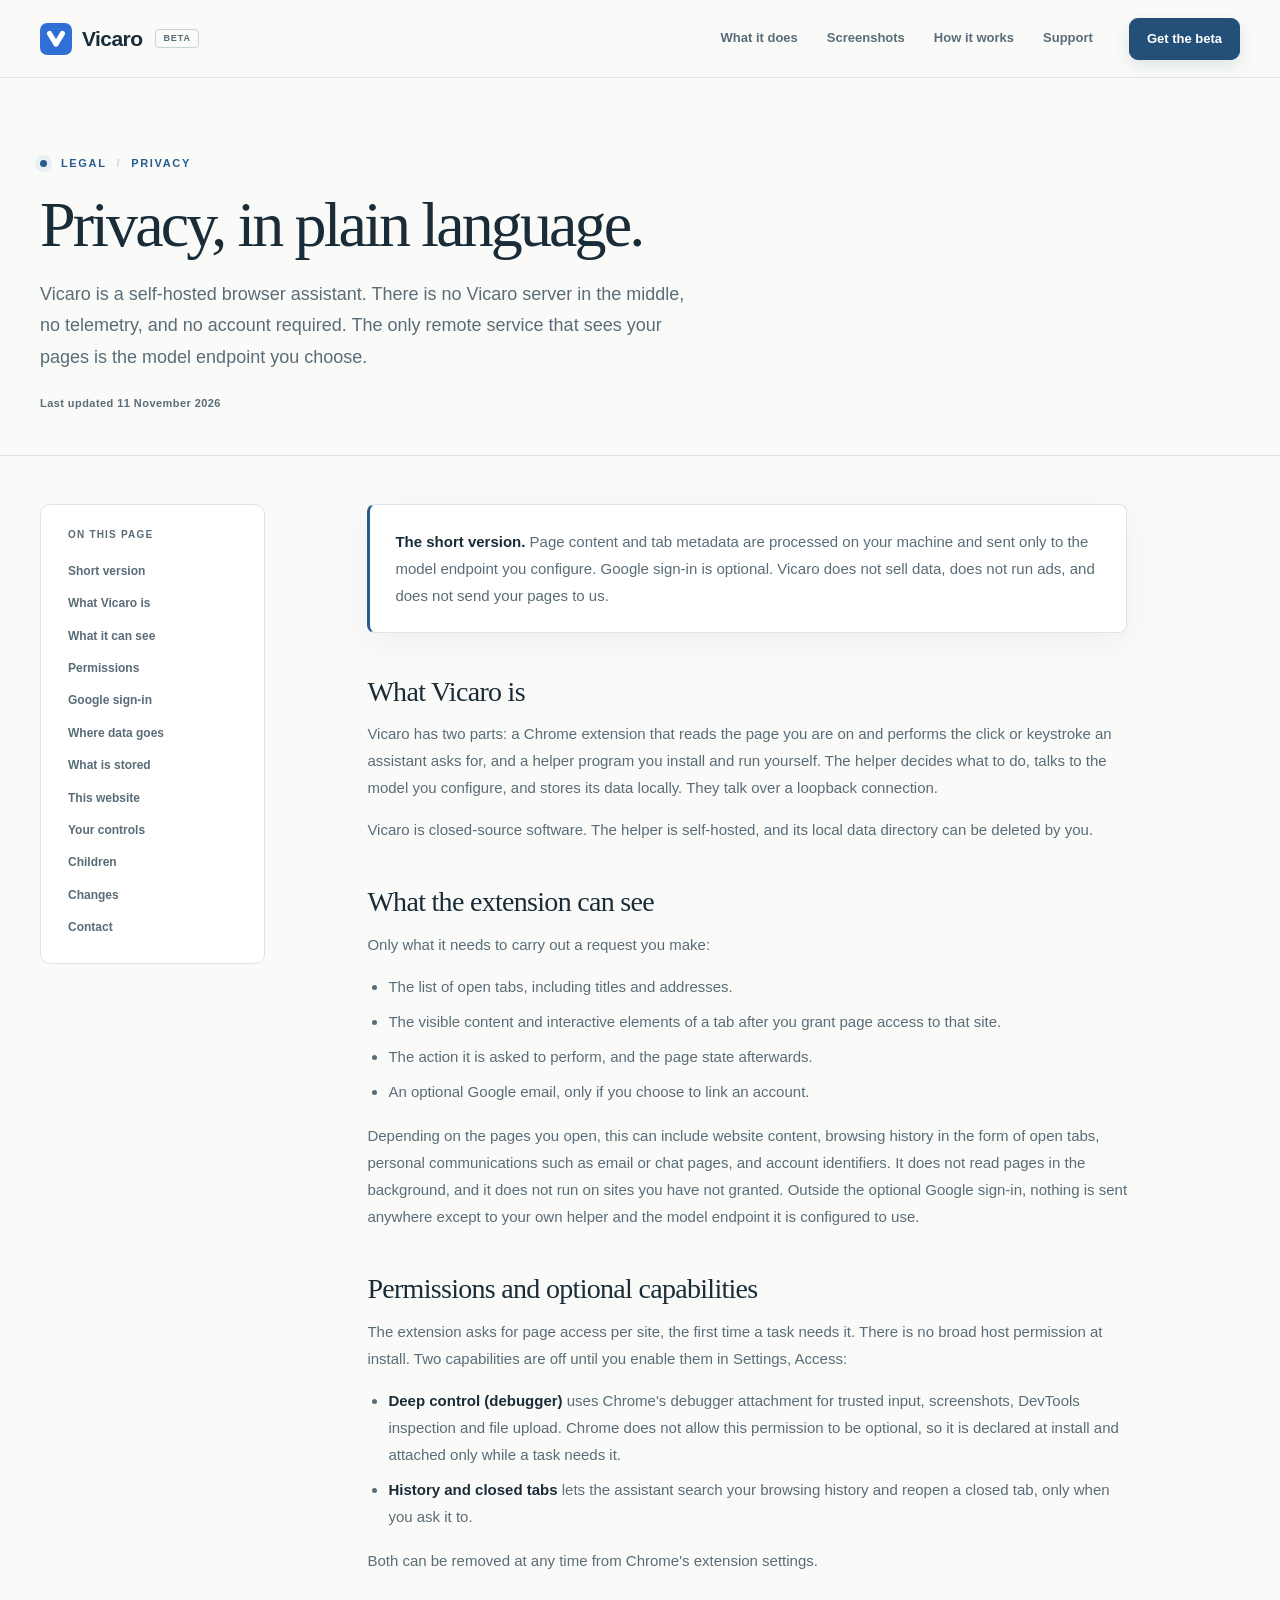
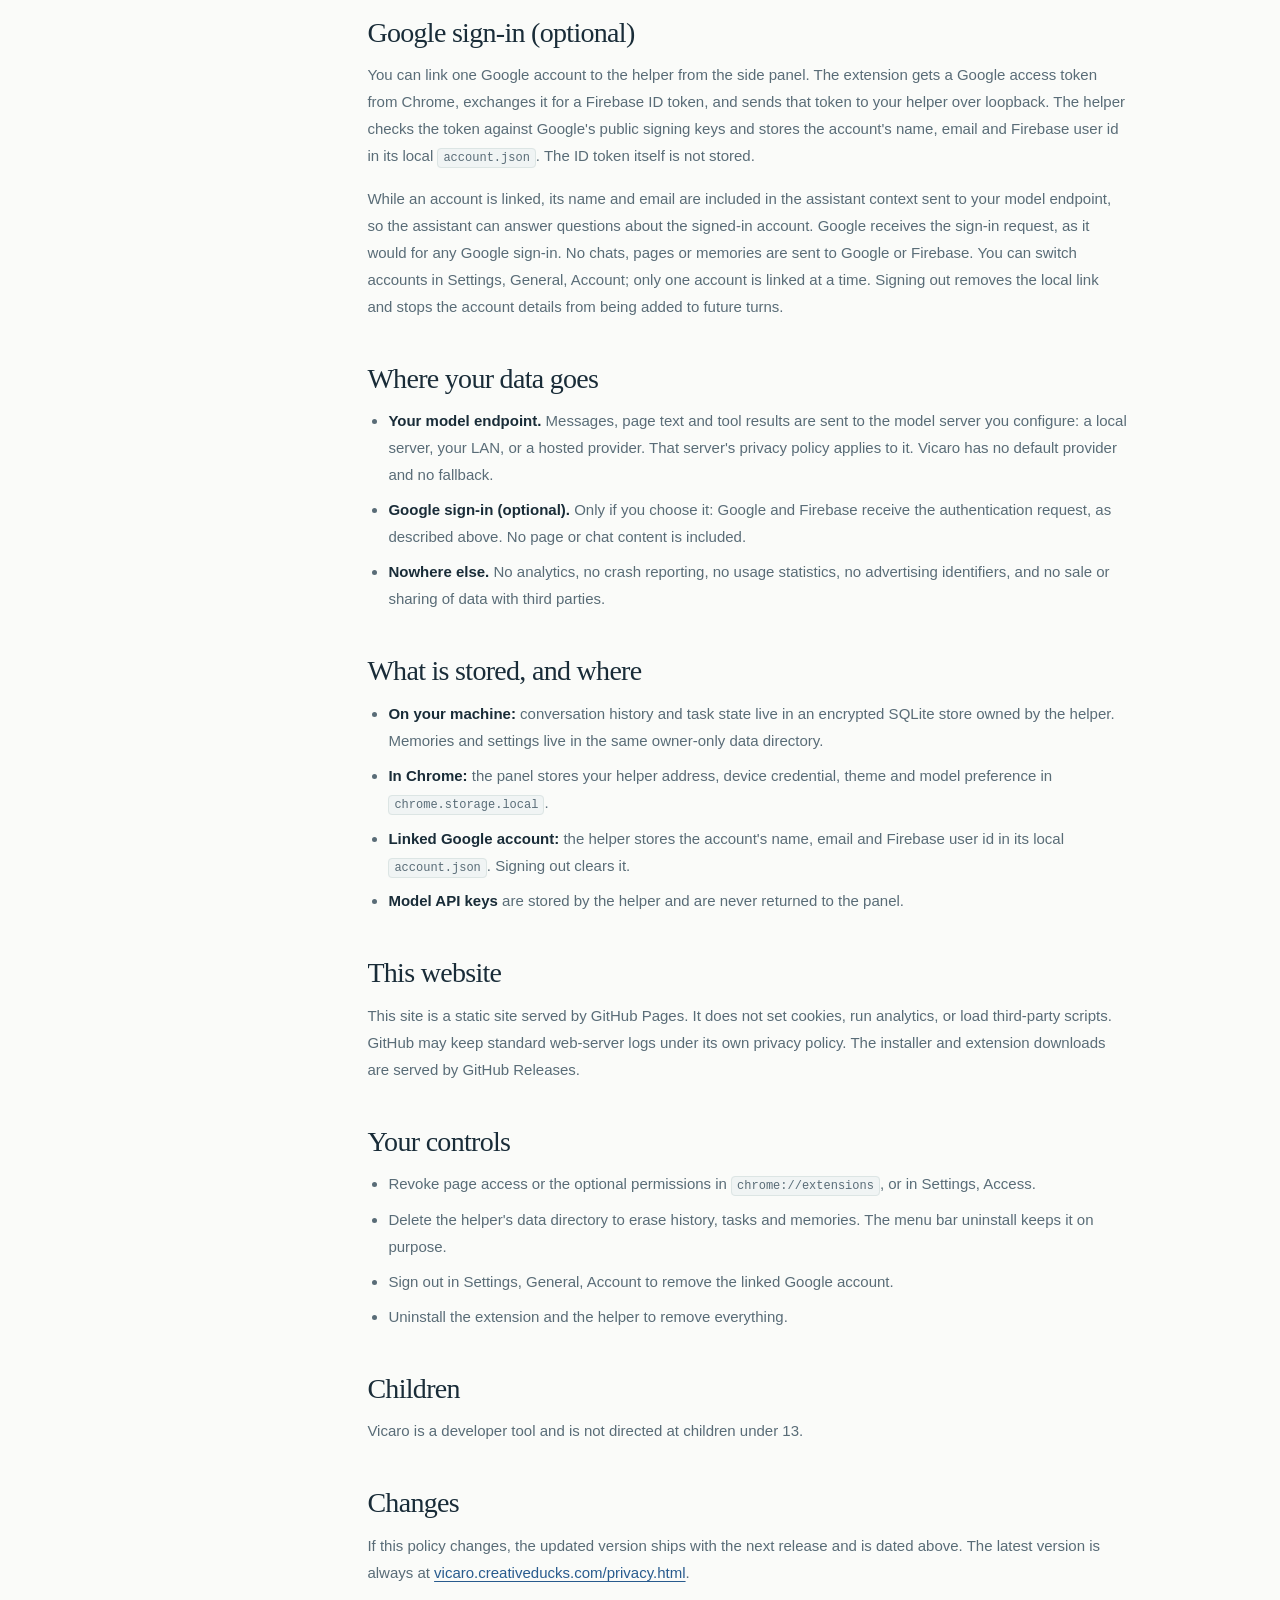
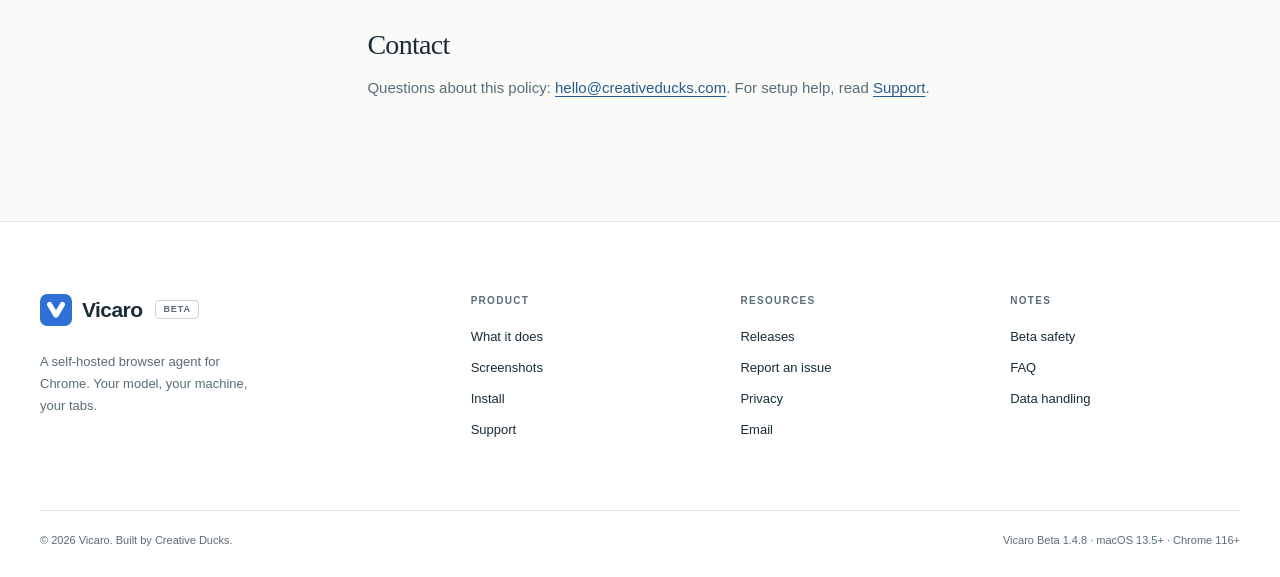
==== privacy.html @ 7adc2d37 "release: Vicaro Beta 1.4.8" ====
<!doctype html>
<html lang="en">
<head>
<meta charset="utf-8">
<meta name="viewport" content="width=device-width, initial-scale=1">
<title>Privacy: Vicaro Beta</title>
<meta name="description" content="Vicaro Beta privacy policy. Self-hosted, no Vicaro account required, no telemetry, optional Google sign-in.">
<link rel="canonical" href="https://vicaro.creativeducks.com/privacy.html">
<meta property="og:title" content="Privacy: Vicaro Beta">
<meta property="og:description" content="How Vicaro Beta handles page content, tabs, accounts and local data.">
<meta property="og:type" content="website">
<meta property="og:url" content="https://vicaro.creativeducks.com/privacy.html">
<meta property="og:image" content="https://vicaro.creativeducks.com/og.png">
<meta property="og:image:width" content="1200">
<meta property="og:image:height" content="630">
<meta property="og:image:alt" content="Vicaro Beta privacy policy">
<meta property="og:site_name" content="Vicaro">
<meta property="og:locale" content="en_US">
<meta name="twitter:card" content="summary_large_image">
<meta name="twitter:title" content="Privacy: Vicaro Beta">
<meta name="twitter:description" content="How Vicaro Beta handles page content, tabs, accounts and local data.">
<meta name="twitter:image" content="https://vicaro.creativeducks.com/og.png">
<link rel="icon" href="favicon.ico" sizes="any">
<link rel="icon" href="favicon.svg" type="image/svg+xml">
<link rel="apple-touch-icon" href="apple-touch-icon.png">
<meta name="color-scheme" content="light dark">
<meta name="robots" content="index,follow,max-image-preview:large,max-snippet:-1,max-video-preview:-1">
<meta name="author" content="Vicaro">
<meta name="theme-color" content="#fafbf9" media="(prefers-color-scheme: light)">
<meta name="theme-color" content="#101a22" media="(prefers-color-scheme: dark)">
<link rel="stylesheet" href="site.css">
<script type="application/ld+json">
{
  "@context": "https://schema.org",
  "@graph": [
    {
      "@type": "WebPage",
      "@id": "https://vicaro.creativeducks.com/privacy.html#webpage",
      "url": "https://vicaro.creativeducks.com/privacy.html",
      "name": "Privacy",
      "description": "How Vicaro Beta handles page content, tabs, accounts and local data.",
      "inLanguage": "en",
      "dateModified": "2026-11-11",
      "isPartOf": {
        "@type": "WebSite",
        "name": "Vicaro Beta",
        "url": "https://vicaro.creativeducks.com/"
      },
      "breadcrumb": {
        "@id": "https://vicaro.creativeducks.com/privacy.html#breadcrumb"
      }
    },
    {
      "@type": "BreadcrumbList",
      "@id": "https://vicaro.creativeducks.com/privacy.html#breadcrumb",
      "itemListElement": [
        {
          "@type": "ListItem",
          "position": 1,
          "name": "Vicaro Beta",
          "item": "https://vicaro.creativeducks.com/"
        },
        {
          "@type": "ListItem",
          "position": 2,
          "name": "Privacy",
          "item": "https://vicaro.creativeducks.com/privacy.html"
        }
      ]
    }
  ]
}
</script>
</head>
<body>
<a class="skip" href="#main">Skip to content</a>

<header class="site-header">
  <div class="wrap header-inner">
    <a class="brand" href="index.html">
      <span class="mark"><svg viewBox="0 0 64 64" aria-hidden="true"><rect width="64" height="64" rx="14.4" fill="#2F6FD6"/><path d="M19.2 21.12 L32 42.24 L44.8 21.12" fill="none" stroke="#fff" stroke-width="10.24" stroke-linecap="round" stroke-linejoin="round"/></svg></span>
      <span class="word">Vicaro</span><span class="beta">Beta</span>
    </a>
    <nav class="nav" aria-label="Primary">
      <a href="index.html#what">What it does</a>
      <a href="index.html#screens">Screenshots</a>
      <a href="index.html#how">How it works</a>
      <a href="support.html">Support</a>
    </nav>
    <a class="btn small header-cta" href="index.html#install">Get the beta</a>
    <details class="menu">
      <summary aria-label="Menu"><svg viewBox="0 0 24 24" fill="none" stroke="currentColor" stroke-width="1.8" stroke-linecap="round" aria-hidden="true"><path d="M4 7h16M4 12h16M4 17h16"/></svg></summary>
      <div class="menu-panel">
        <a href="index.html#what">What it does</a>
        <a href="index.html#screens">Screenshots</a>
        <a href="index.html#how">How it works</a>
        <a href="index.html#install">Install</a>
        <a href="support.html">Support</a>
        <a class="btn small" href="index.html#install">Get the beta</a>
      </div>
    </details>
  </div>
</header>

<main id="main">
  <section class="page-hero">
    <div class="wrap">
      <p class="eyebrow">Legal <span class="sep">/</span> Privacy</p>
      <h1>Privacy, in plain language.</h1>
      <p class="lede">Vicaro is a self-hosted browser assistant. There is no Vicaro server in the middle, no telemetry, and no account required. The only remote service that sees your pages is the model endpoint you choose.</p>
      <p class="meta">Last updated 11 November 2026</p>
    </div>
  </section>

  <div class="wrap legal-layout">
    <aside class="toc" aria-label="On this page">
      <b>On this page</b>
      <a href="#short">Short version</a>
      <a href="#what">What Vicaro is</a>
      <a href="#see">What it can see</a>
      <a href="#permissions">Permissions</a>
      <a href="#google">Google sign-in</a>
      <a href="#goes">Where data goes</a>
      <a href="#stored">What is stored</a>
      <a href="#site">This website</a>
      <a href="#controls">Your controls</a>
      <a href="#children">Children</a>
      <a href="#changes">Changes</a>
      <a href="#contact">Contact</a>
    </aside>

    <div class="legal">
      <div class="summary-card" id="short">
        <p><strong>The short version.</strong> Page content and tab metadata are processed on your machine and sent only to the model endpoint you configure. Google sign-in is optional. Vicaro does not sell data, does not run ads, and does not send your pages to us.</p>
      </div>

      <h2 id="what">What Vicaro is</h2>
      <p>Vicaro has two parts: a Chrome extension that reads the page you are on and performs the click or keystroke an assistant asks for, and a helper program you install and run yourself. The helper decides what to do, talks to the model you configure, and stores its data locally. They talk over a loopback connection.</p>
      <p>Vicaro is closed-source software. The helper is self-hosted, and its local data directory can be deleted by you.</p>

      <h2 id="see">What the extension can see</h2>
      <p>Only what it needs to carry out a request you make:</p>
      <ul>
        <li>The list of open tabs, including titles and addresses.</li>
        <li>The visible content and interactive elements of a tab after you grant page access to that site.</li>
        <li>The action it is asked to perform, and the page state afterwards.</li>
        <li>An optional Google email, only if you choose to link an account.</li>
      </ul>
      <p>Depending on the pages you open, this can include website content, browsing history in the form of open tabs, personal communications such as email or chat pages, and account identifiers. It does not read pages in the background, and it does not run on sites you have not granted. Outside the optional Google sign-in, nothing is sent anywhere except to your own helper and the model endpoint it is configured to use.</p>

      <h2 id="permissions">Permissions and optional capabilities</h2>
      <p>The extension asks for page access per site, the first time a task needs it. There is no broad host permission at install. Two capabilities are off until you enable them in Settings, Access:</p>
      <ul>
        <li><strong>Deep control (debugger)</strong> uses Chrome's debugger attachment for trusted input, screenshots, DevTools inspection and file upload. Chrome does not allow this permission to be optional, so it is declared at install and attached only while a task needs it.</li>
        <li><strong>History and closed tabs</strong> lets the assistant search your browsing history and reopen a closed tab, only when you ask it to.</li>
      </ul>
      <p>Both can be removed at any time from Chrome's extension settings.</p>

      <h2 id="google">Google sign-in (optional)</h2>
      <p>You can link one Google account to the helper from the side panel. The extension gets a Google access token from Chrome, exchanges it for a Firebase ID token, and sends that token to your helper over loopback. The helper checks the token against Google's public signing keys and stores the account's name, email and Firebase user id in its local <span class="mono">account.json</span>. The ID token itself is not stored.</p>
      <p>While an account is linked, its name and email are included in the assistant context sent to your model endpoint, so the assistant can answer questions about the signed-in account. Google receives the sign-in request, as it would for any Google sign-in. No chats, pages or memories are sent to Google or Firebase. You can switch accounts in Settings, General, Account; only one account is linked at a time. Signing out removes the local link and stops the account details from being added to future turns.</p>

      <h2 id="goes">Where your data goes</h2>
      <ul>
        <li><strong>Your model endpoint.</strong> Messages, page text and tool results are sent to the model server you configure: a local server, your LAN, or a hosted provider. That server's privacy policy applies to it. Vicaro has no default provider and no fallback.</li>
        <li><strong>Google sign-in (optional).</strong> Only if you choose it: Google and Firebase receive the authentication request, as described above. No page or chat content is included.</li>
        <li><strong>Nowhere else.</strong> No analytics, no crash reporting, no usage statistics, no advertising identifiers, and no sale or sharing of data with third parties.</li>
      </ul>

      <h2 id="stored">What is stored, and where</h2>
      <ul>
        <li><strong>On your machine:</strong> conversation history and task state live in an encrypted SQLite store owned by the helper. Memories and settings live in the same owner-only data directory.</li>
        <li><strong>In Chrome:</strong> the panel stores your helper address, device credential, theme and model preference in <span class="mono">chrome.storage.local</span>.</li>
        <li><strong>Linked Google account:</strong> the helper stores the account's name, email and Firebase user id in its local <span class="mono">account.json</span>. Signing out clears it.</li>
        <li><strong>Model API keys</strong> are stored by the helper and are never returned to the panel.</li>
      </ul>

      <h2 id="site">This website</h2>
      <p>This site is a static site served by GitHub Pages. It does not set cookies, run analytics, or load third-party scripts. GitHub may keep standard web-server logs under its own privacy policy. The installer and extension downloads are served by GitHub Releases.</p>

      <h2 id="controls">Your controls</h2>
      <ul>
        <li>Revoke page access or the optional permissions in <span class="mono">chrome://extensions</span>, or in Settings, Access.</li>
        <li>Delete the helper's data directory to erase history, tasks and memories. The menu bar uninstall keeps it on purpose.</li>
        <li>Sign out in Settings, General, Account to remove the linked Google account.</li>
        <li>Uninstall the extension and the helper to remove everything.</li>
      </ul>

      <h2 id="children">Children</h2>
      <p>Vicaro is a developer tool and is not directed at children under 13.</p>

      <h2 id="changes">Changes</h2>
      <p>If this policy changes, the updated version ships with the next release and is dated above. The latest version is always at <a href="https://vicaro.creativeducks.com/privacy.html">vicaro.creativeducks.com/privacy.html</a>.</p>

      <h2 id="contact">Contact</h2>
      <p>Questions about this policy: <a href="mailto:hello@creativeducks.com">hello@creativeducks.com</a>. For setup help, read <a href="support.html">Support</a>.</p>
    </div>
  </div>
</main>

<footer class="site-footer">
  <div class="wrap">
    <div class="footer-grid">
      <div class="footer-brand">
        <a class="brand" href="index.html">
          <span class="mark"><svg viewBox="0 0 64 64" aria-hidden="true"><rect width="64" height="64" rx="14.4" fill="#2F6FD6"/><path d="M19.2 21.12 L32 42.24 L44.8 21.12" fill="none" stroke="#fff" stroke-width="10.24" stroke-linecap="round" stroke-linejoin="round"/></svg></span>
          <span class="word">Vicaro</span><span class="beta">Beta</span>
        </a>
        <p>A self-hosted browser agent for Chrome. Your model, your machine, your tabs.</p>
      </div>
      <div class="footer-col">
        <h3>Product</h3>
        <a href="index.html#what">What it does</a>
        <a href="index.html#screens">Screenshots</a>
        <a href="index.html#install">Install</a>
        <a href="support.html">Support</a>
      </div>
      <div class="footer-col">
        <h3>Resources</h3>
        <a href="https://github.com/sandeshwar/vicaro-public/releases/latest">Releases</a>
        <a href="https://github.com/sandeshwar/vicaro-public/issues">Report an issue</a>
        <a href="privacy.html">Privacy</a>
        <a href="mailto:hello@creativeducks.com">Email</a>
      </div>
      <div class="footer-col">
        <h3>Notes</h3>
        <a href="index.html#safety">Beta safety</a>
        <a href="index.html#faq">FAQ</a>
        <a href="privacy.html">Data handling</a>
      </div>
    </div>
    <div class="footer-bottom">
      <span>&copy; 2026 Vicaro. Built by Creative Ducks.</span>
      <span class="fine">Vicaro Beta 1.4.8 &middot; macOS 13.5+ &middot; Chrome 116+</span>
    </div>
  </div>
</footer>

<script src="site.js" defer></script>
</body>
</html>
---- site.css ----
/* Vicaro public site: shared design system */
:root {
  color-scheme: light dark;
  --bg: #fafbf9;
  --surface: #ffffff;
  --surface-2: #f0f4f4;
  --hero-field: #e8f0f1;
  --ink: #192c38;
  --muted: #596c77;
  --line: #dce5e4;
  --line-strong: #c7d4d4;
  --accent: #285b8e;
  --accent-hover: #173f6b;
  --accent-soft: #e8f0f6;
  --btn-bg: #244f78;
  --btn-ink: #fff;
  --btn-bg-hover: #183e64;
  --ok: #377a66;
  --ok-soft: #e1f0e9;
  --warn-bg: #f8f3e8;
  --warn-line: #e7d9bb;
  --warn-ink: #6b5735;
  --header-bg: rgba(250, 251, 249, .9);
  --shadow: 0 28px 65px rgba(29, 52, 65, .14), 0 4px 14px rgba(29, 52, 65, .05);
  --shadow-sm: 0 10px 30px rgba(29, 52, 65, .055);
  --max: 1200px;
  --header: 78px;
  --font: "Avenir Next", Avenir, "Segoe UI", sans-serif;
  --display: "Iowan Old Style", "Palatino Linotype", "Book Antiqua", Palatino, Georgia, serif;
  --mono: ui-monospace, SFMono-Regular, Menlo, Consolas, monospace;
}

@media (prefers-color-scheme: dark) {
  :root {
    --bg: #101a22;
    --surface: #182630;
    --surface-2: #1d2d37;
    --hero-field: #21343d;
    --ink: #eff4f2;
    --muted: #b0c0c5;
    --line: #31434a;
    --line-strong: #496067;
    --accent: #a6c9ea;
    --accent-hover: #c9e0f6;
    --accent-soft: #253e4e;
    --btn-bg: #d7e8f3;
    --btn-ink: #19354b;
    --btn-bg-hover: #eef7fc;
    --ok: #82cfad;
    --ok-soft: #25473d;
    --warn-bg: #302d25;
    --warn-line: #625a48;
    --warn-ink: #e9d8b8;
    --header-bg: rgba(16, 26, 34, .91);
    --shadow: 0 28px 65px rgba(0, 0, 0, .3), 0 4px 14px rgba(0, 0, 0, .16);
    --shadow-sm: 0 10px 30px rgba(0, 0, 0, .16);
  }
}

*, *::before, *::after { box-sizing: border-box; }
html { scroll-behavior: smooth; -webkit-text-size-adjust: 100%; }
body { margin: 0; background: var(--bg); color: var(--ink); font: 16px/1.7 var(--font); -webkit-font-smoothing: antialiased; text-rendering: optimizeLegibility; }
img { display: block; max-width: 100%; height: auto; }
a { color: var(--accent); text-decoration: none; }
a:hover { color: var(--accent-hover); text-decoration: underline; text-underline-offset: 3px; }
p a, li a, .store-status a, .install-note a, .legal a, .contact-band a { text-decoration: underline; text-underline-offset: 3px; }
button, input, textarea, select { font: inherit; }
:focus-visible { outline: 3px solid var(--accent); outline-offset: 4px; }
::selection { background: var(--accent); color: var(--surface); }
.skip { position: fixed; top: -80px; left: 16px; z-index: 100; padding: 10px 16px; border-radius: 8px; background: var(--ink); color: var(--bg); font-weight: 700; }
.skip:focus { top: 14px; color: var(--bg); text-decoration: none; }
.wrap { width: min(var(--max), calc(100% - 64px)); margin-inline: auto; }
.narrow { width: min(760px, calc(100% - 64px)); margin-inline: auto; }
.mono { font-family: var(--mono); overflow-wrap: anywhere; }
.eyebrow, .kicker { margin: 0 0 20px; color: var(--accent); font: 700 11px/1.4 var(--font); letter-spacing: .15em; text-transform: uppercase; }
.eyebrow { display: flex; align-items: center; flex-wrap: wrap; gap: 10px; }
.eyebrow::before { content: ""; width: 7px; height: 7px; border-radius: 50%; background: var(--accent); box-shadow: 0 0 0 5px var(--accent-soft); margin-right: 4px; }
.eyebrow .sep { color: var(--line-strong); }

.btn { display: inline-flex; align-items: center; justify-content: center; gap: 18px; min-height: 50px; padding: 0 21px; border: 1px solid var(--btn-bg); border-radius: 9px; background: var(--btn-bg); color: var(--btn-ink); font-size: 14px; font-weight: 700; line-height: 1.2; white-space: nowrap; box-shadow: 0 6px 16px rgba(28, 60, 83, .12); transition: transform .2s ease, background .2s ease, border-color .2s ease, box-shadow .2s ease; }
.btn:hover { transform: translateY(-2px); border-color: var(--btn-bg-hover); background: var(--btn-bg-hover); color: var(--btn-ink); text-decoration: none; box-shadow: 0 10px 22px rgba(28, 60, 83, .18); }
.btn:active { transform: translateY(0); }
.btn.arrow::after { content: "→"; font-size: 16px; font-weight: 400; transition: transform .2s ease; }
.btn.arrow:hover::after { transform: translateX(3px); }
.btn.ghost { border-color: var(--line-strong); background: transparent; color: var(--ink); box-shadow: none; }
.btn.ghost:hover { border-color: var(--accent); background: var(--surface); color: var(--accent); }
.btn.small { min-height: 42px; padding-inline: 17px; font-size: 13px; }
.btn svg { width: 16px; height: 16px; }
.pill { display: inline-flex; align-items: center; gap: 7px; padding: 5px 11px; border: 1px solid var(--line); border-radius: 999px; background: var(--surface); color: var(--muted); font-size: 12px; font-weight: 600; white-space: nowrap; }
.pill .dot { width: 6px; height: 6px; border-radius: 50%; background: var(--ok); }
.pill.warn { border-color: var(--warn-line); background: var(--warn-bg); color: var(--warn-ink); }

/* Navigation */
.site-header { position: sticky; top: 0; z-index: 50; height: var(--header); border-bottom: 1px solid var(--line); background: var(--header-bg); backdrop-filter: blur(18px); -webkit-backdrop-filter: blur(18px); }
.header-inner { height: 100%; display: flex; align-items: center; gap: 30px; }
.brand { display: inline-flex; align-items: center; gap: 10px; color: var(--ink); font-weight: 750; letter-spacing: -.035em; white-space: nowrap; }
.brand:hover { color: var(--ink); text-decoration: none; }
.brand .mark { width: 32px; height: 32px; flex: none; }
.brand .mark svg { display: block; width: 100%; height: 100%; }
.brand .word { font-size: 21px; }
.brand .beta { margin-left: 3px; padding: 4px 7px; border: 1px solid var(--line-strong); border-radius: 4px; color: var(--muted); font: 700 9px/1 var(--font); letter-spacing: .1em; text-transform: uppercase; }
.nav { display: flex; align-items: center; gap: 29px; margin-left: auto; }
.nav a { position: relative; color: var(--muted); font-size: 13px; font-weight: 650; transition: color .2s ease; }
.nav a:hover, .nav a[aria-current="page"] { color: var(--ink); text-decoration: none; }
.nav a[aria-current="page"]::after { content: ""; position: absolute; right: 0; bottom: -9px; left: 0; height: 2px; background: var(--accent); }
.header-cta { margin-left: 6px; }
.menu { position: relative; display: none; margin-left: auto; }
.menu summary { display: grid; place-items: center; width: 44px; height: 44px; list-style: none; cursor: pointer; border: 1px solid var(--line); border-radius: 9px; background: var(--surface); color: var(--ink); }
.menu summary::-webkit-details-marker { display: none; }
.menu summary svg { width: 19px; height: 19px; }
.menu[open] summary { border-color: var(--accent); }
.menu-panel { position: absolute; top: calc(100% + 10px); right: 0; min-width: 230px; padding: 9px; border: 1px solid var(--line); border-radius: 12px; background: var(--surface); box-shadow: var(--shadow); }
.menu-panel a { display: block; padding: 10px 12px; border-radius: 7px; color: var(--ink); font-size: 14px; font-weight: 650; }
.menu-panel a:hover, .menu-panel a[aria-current="page"] { background: var(--surface-2); text-decoration: none; }
.menu-panel .btn { display: flex; width: 100%; margin-top: 6px; color: var(--btn-ink); }
.menu-panel .btn:hover { background: var(--btn-bg-hover); }

/* Hero */
.hero { padding: 58px 0 48px; overflow: clip; }
.hero-grid { display: grid; grid-template-columns: .91fr 1.09fr; gap: clamp(40px, 6vw, 90px); align-items: center; }
.hero-copy { padding: 20px 0; }
.hero h1 { max-width: 11ch; margin: 0 0 24px; font: 500 clamp(52px, 5.3vw, 76px)/1.04 var(--display); letter-spacing: -.045em; }
.hero h1 em { color: var(--accent); font-weight: 400; }
.lede { max-width: 50ch; margin: 0; color: var(--muted); font-size: clamp(16px, 1.45vw, 18px); line-height: 1.75; }
.cta { display: flex; flex-wrap: wrap; gap: 10px; margin: 32px 0 31px; }
.hero-meta { display: flex; flex-wrap: wrap; gap: 10px 20px; margin: 0; padding: 0; list-style: none; color: var(--muted); font-size: 12px; font-weight: 600; }
.hero-meta li { display: inline-flex; align-items: center; gap: 8px; }
.hero-meta li::before { content: ""; width: 5px; height: 5px; border-radius: 50%; background: var(--ok); }
.hero-visual { position: relative; min-width: 0; padding: 23px 24px 18px; border: 1px solid var(--line); border-radius: 18px; background: var(--hero-field); }
.visual-topline { display: flex; justify-content: space-between; gap: 10px; margin: 0 0 16px; color: var(--muted); font-size: 10px; font-weight: 700; letter-spacing: .1em; text-transform: uppercase; }
.visual-topline span:last-child { font: 600 9px/1.5 var(--mono); letter-spacing: .08em; }
.browser { overflow: hidden; border: 1px solid #c4d0d2; border-radius: 11px; background: #fbfcfb; box-shadow: var(--shadow); }
.browser-bar { display: flex; align-items: center; gap: 11px; height: 37px; padding: 0 12px; border-bottom: 1px solid #dfe7e6; background: #f5f8f7; }
.dots { display: flex; flex: none; gap: 5px; }
.dots i { display: block; width: 6px; height: 6px; border-radius: 50%; background: #bdcccb; }
.browser-tab { display: flex; flex: 1; align-items: center; gap: 7px; min-width: 0; height: 23px; padding: 0 9px; overflow: hidden; border: 1px solid #e0e7e6; border-radius: 5px; background: #fff; color: #748687; font-size: 9px; white-space: nowrap; }
.browser-tab .tab-dot { width: 6px; height: 6px; flex: none; border-radius: 2px; background: #5c86a5; }
.browser-tab span { overflow: hidden; text-overflow: ellipsis; }
.browser-body { display: flex; min-width: 0; background: #f7f9f7; }
.page-mock { flex: 1; min-width: 0; padding: 34px 22px; border-right: 1px solid #dce5e4; background: #fbfcfa; color: #273c42; }
.mock-kicker { margin: 0 0 14px; color: #82908d; font: 700 9px/1.3 var(--mono); letter-spacing: .1em; text-transform: uppercase; }
.page-mock h3 { margin: 0 0 16px; font: 500 25px/1.06 var(--display); letter-spacing: -.03em; }
.page-mock .byline { display: flex; align-items: center; gap: 7px; margin: 0 0 22px; color: #899792; font-size: 9px; }
.page-mock .byline i { display: block; width: 19px; height: 19px; border-radius: 50%; background: #dbe5df; }
.page-mock p:not(.mock-kicker) { margin: 0 0 12px; color: #71807d; font-size: 10px; line-height: 1.6; }
.mock-card { margin-top: 20px; padding: 11px; border: 1px solid #e0e9e5; border-radius: 6px; background: #f3f7f4; }
.mock-card b { display: block; margin-bottom: 7px; font-size: 9px; }
.mock-card span { display: block; width: 86%; height: 4px; margin-top: 6px; border-radius: 3px; background: #dce7df; }
.mock-card span:nth-child(3) { width: 64%; }
.panel-preview { width: 48%; flex: none; overflow: hidden; background: #10130f; }
.panel-preview img { width: 100%; height: auto; }
.hero-status { display: flex; align-items: center; gap: 9px; margin: 15px 1px 0; color: var(--muted); font-size: 10px; font-weight: 600; }
.hero-status .dot { width: 6px; height: 6px; border-radius: 50%; background: var(--ok); box-shadow: 0 0 0 3px var(--ok-soft); }
.hero-status .sep { color: var(--line-strong); }
.beta-band { display: grid; grid-template-columns: auto 1fr auto; align-items: center; gap: 15px; margin: 48px 0 0; padding: 17px 20px; border: 1px solid var(--warn-line); border-radius: 10px; background: var(--warn-bg); color: var(--warn-ink); }
.beta-band .icon { display: grid; place-items: center; width: 30px; height: 30px; border: 1px solid var(--warn-line); border-radius: 50%; font: 700 15px/1 var(--display); }
.beta-band p { margin: 0; font-size: 13px; line-height: 1.55; }
.beta-band a { color: inherit; font-size: 13px; font-weight: 700; text-decoration: underline; text-underline-offset: 3px; white-space: nowrap; }

/* Content */
.section { padding: 112px 0; border-top: 1px solid var(--line); }
.section.tight { padding: 92px 0; }
section[id], .legal [id] { scroll-margin-top: calc(var(--header) + 24px); }
.section-head { margin-bottom: 43px; }
.section-head > div { display: grid; grid-template-columns: minmax(0, 1fr) minmax(240px, .62fr); column-gap: 70px; align-items: end; }
.section-head .kicker { grid-column: 1 / -1; }
.section-head h2, .about-grid h2, .split h2, .safety h2 { margin: 0; font: 500 clamp(36px, 3.7vw, 50px)/1.12 var(--display); letter-spacing: -.035em; }
.section-head h2 { max-width: 17ch; }
.section-head .sub { max-width: 45ch; margin: 0 0 3px; color: var(--muted); font-size: 15px; line-height: 1.7; }
.kicker { margin-bottom: 17px; }
.about-grid { display: grid; grid-template-columns: 1fr .92fr; align-items: center; gap: clamp(48px, 8vw, 120px); }
.about-grid h2 { max-width: 17ch; margin-bottom: 24px; }
.about-grid p:not(.kicker) { max-width: 58ch; margin: 0 0 14px; color: var(--muted); font-size: 15px; }
.facts { display: grid; grid-template-columns: 1fr 1fr; gap: 0 25px; margin: 0; padding: 8px 28px; border: 1px solid var(--line); border-radius: 12px; background: var(--surface); box-shadow: var(--shadow-sm); }
.facts div { padding: 18px 0; border-bottom: 1px solid var(--line); }
.facts div:nth-last-child(-n+2) { border-bottom: 0; }
.facts dt { margin: 0 0 4px; color: var(--muted); font: 700 10px/1.5 var(--font); letter-spacing: .1em; text-transform: uppercase; }
.facts dd { margin: 0; color: var(--ink); font-size: 13px; font-weight: 650; line-height: 1.5; }
.features { display: grid; grid-template-columns: repeat(4, minmax(0, 1fr)); gap: 14px; }
.feature { min-width: 0; padding: 25px 23px 27px; border: 1px solid var(--line); border-radius: 11px; background: var(--surface); transition: transform .2s ease, border-color .2s ease, box-shadow .2s ease; }
.feature:hover { transform: translateY(-4px); border-color: var(--line-strong); box-shadow: var(--shadow-sm); }
.feature .fico { display: grid; place-items: center; width: 42px; height: 42px; margin-bottom: 29px; border-radius: 9px; background: var(--accent-soft); color: var(--accent); }
.feature .fico svg { width: 20px; height: 20px; }
.feature h3 { margin: 0 0 9px; font-size: 16px; letter-spacing: -.02em; }
.feature p { margin: 0; color: var(--muted); font-size: 14px; line-height: 1.7; }
.section#screens, .section#install { background: var(--surface-2); }
.gallery { display: grid; grid-template-columns: repeat(2, minmax(0, 1fr)); gap: 20px; }
.shot { min-width: 0; margin: 0; overflow: hidden; border: 1px solid var(--line); border-radius: 12px; background: var(--surface); box-shadow: var(--shadow-sm); }
.shot a { display: block; overflow: hidden; background: #101a25; }
.shot img { width: 100%; aspect-ratio: 16 / 10; object-fit: cover; transition: transform .4s ease; }
.shot a:hover img { transform: scale(1.025); }
.shot figcaption { display: flex; align-items: center; justify-content: space-between; gap: 16px; min-height: 79px; padding: 17px 20px; color: var(--muted); font-size: 12px; line-height: 1.6; }
.shot figcaption b { display: block; color: var(--ink); font-size: 14px; }
.shot figcaption .open { color: var(--accent); font: 700 10px/1.4 var(--mono); white-space: nowrap; }
.steps { display: grid; grid-template-columns: repeat(3, minmax(0, 1fr)); gap: 25px; margin: 0; padding: 0; list-style: none; counter-reset: step; }
.step { min-width: 0; padding: 24px 22px 7px 0; border-top: 1px solid var(--line-strong); }
.step::before { display: block; margin-bottom: 38px; color: var(--accent); font: 500 34px/1 var(--display); content: "0" counter(step); counter-increment: step; }
.step h3 { margin: 0 0 8px; font-size: 17px; letter-spacing: -.02em; }
.step p { max-width: 35ch; margin: 0; color: var(--muted); font-size: 14px; line-height: 1.7; }
.step .step-tag { display: inline-block; margin-top: 20px; padding: 5px 10px; border: 1px solid var(--line); border-radius: 5px; color: var(--muted); font-size: 10px; font-weight: 700; letter-spacing: .03em; }
.split { display: grid; grid-template-columns: minmax(0, 1fr) minmax(0, 1fr); align-items: center; gap: clamp(48px, 7vw, 100px); }
.split.rev .split-media { order: -1; }
.split h2 { max-width: 15ch; margin-bottom: 22px; }
.split p:not(.kicker):not(.split-caption) { margin: 0 0 17px; color: var(--muted); font-size: 15px; }
.checks { display: grid; gap: 12px; margin: 25px 0 0; padding: 0; list-style: none; }
.checks li { display: flex; align-items: flex-start; gap: 11px; font-size: 13px; font-weight: 600; }
.checks li svg { width: 17px; height: 17px; flex: none; margin-top: 3px; color: var(--ok); }
.split-media img { border: 1px solid var(--line-strong); border-radius: 12px; box-shadow: var(--shadow); }
.split-caption { margin: 13px 2px 0; color: var(--muted); font-size: 11px; }
.tool-tags { display: flex; flex-wrap: wrap; gap: 8px; margin-top: 25px; }
.tool-tags span { padding: 6px 11px; border: 1px solid var(--line); border-radius: 6px; background: var(--surface); color: var(--muted); font-size: 11px; font-weight: 650; }
.safety { display: grid; grid-template-columns: .95fr 1.05fr; align-items: center; gap: 55px; padding: clamp(28px, 4vw, 52px); border: 1px solid var(--warn-line); border-radius: 14px; background: var(--warn-bg); }
.safety .badge { display: inline-flex; align-items: center; gap: 8px; margin-bottom: 20px; color: var(--warn-ink); font-size: 10px; font-weight: 750; letter-spacing: .14em; text-transform: uppercase; }
.safety .badge i { width: 7px; height: 7px; border-radius: 50%; background: currentColor; }
.safety h2 { margin-bottom: 17px; }
.safety p { margin: 0 0 17px; color: var(--warn-ink); font-size: 14px; }
.safety ul { display: grid; gap: 9px; margin: 0; padding: 0; list-style: none; }
.safety li { position: relative; padding-left: 17px; color: var(--warn-ink); font-size: 13px; }
.safety li::before { position: absolute; top: .75em; left: 0; width: 5px; height: 5px; border-radius: 50%; background: currentColor; content: ""; }
.safety img { border: 1px solid var(--warn-line); border-radius: 10px; box-shadow: var(--shadow-sm); }
.install-grid { display: grid; grid-template-columns: 1.05fr .95fr; gap: 16px; align-items: stretch; }
.install-card { min-width: 0; padding: 30px; border: 1px solid var(--line); border-radius: 12px; background: var(--surface); box-shadow: var(--shadow-sm); }
.install-card h3 { margin: 0 0 9px; font-size: 18px; letter-spacing: -.02em; }
.install-card p { margin: 0 0 16px; color: var(--muted); font-size: 14px; }
.code { display: grid; grid-template-columns: minmax(0, 1fr) auto; align-items: center; gap: 10px; min-width: 0; max-width: 100%; margin: 0; padding: 13px 12px 13px 15px; border: 1px solid #344956; border-radius: 8px; background: #1a2c38; color: #e4edf2; font: 12px/1.5 var(--mono); }
.code code { min-width: 0; overflow-x: auto; white-space: nowrap; scrollbar-width: thin; }
.copy { padding: 7px 9px; border: 1px solid #526979; border-radius: 5px; background: #273f4e; color: #e3edf2; cursor: pointer; font: 700 10px/1 var(--mono); letter-spacing: .04em; transition: background .2s ease; }
.copy:hover { background: #38596c; }
.install-card .install-note { margin: 14px 0 0; font-size: 12px; }
.store-status { display: flex; align-items: flex-start; gap: 10px; margin-top: 18px; padding: 14px; border-radius: 8px; background: var(--accent-soft); }
.store-status .dot { width: 7px; height: 7px; flex: none; margin-top: 7px; border-radius: 50%; background: var(--accent); }
.store-status p { margin: 0; font-size: 12px; }
.store-status b { color: var(--ink); }
.install-steps { display: grid; gap: 0; margin: 22px 0 0; padding: 0; list-style: none; counter-reset: ist; }
.install-steps li { display: grid; grid-template-columns: 30px 1fr; gap: 13px; padding-bottom: 21px; counter-increment: ist; }
.install-steps li:last-child { padding-bottom: 0; }
.install-steps li::before { display: grid; place-items: center; width: 30px; height: 30px; border: 1px solid var(--line-strong); border-radius: 50%; color: var(--accent); font: 700 11px/1 var(--font); content: counter(ist); }
.install-steps strong { display: block; margin: 1px 0 3px; font-size: 13px; }
.install-steps span { display: block; color: var(--muted); font-size: 12px; line-height: 1.55; }
.install-card .fine { color: var(--muted); font-size: 12px; }
.faq { max-width: 900px; border-top: 1px solid var(--line-strong); }
.faq details { padding: 21px 0; border-bottom: 1px solid var(--line); }
.faq summary { display: flex; align-items: center; justify-content: space-between; gap: 20px; list-style: none; cursor: pointer; font-size: 15px; font-weight: 700; }
.faq summary::-webkit-details-marker { display: none; }
.faq summary::after { display: grid; place-items: center; width: 28px; height: 28px; flex: none; border: 1px solid var(--line); border-radius: 50%; color: var(--accent); font-size: 18px; font-weight: 400; line-height: 1; content: "+"; transition: background .2s ease, border-color .2s ease; }
.faq summary:hover::after, .faq details[open] summary::after { border-color: var(--line-strong); background: var(--accent-soft); }
.faq details[open] summary::after { content: "−"; }
.faq details p { max-width: 72ch; margin: 13px 40px 0 0; color: var(--muted); font-size: 14px; }

/* Footer */
.site-footer { padding: 70px 0 30px; border-top: 1px solid var(--line); background: var(--surface); }
.footer-grid { display: grid; grid-template-columns: 1.7fr repeat(3, 1fr); gap: 40px; }
.footer-brand p { max-width: 31ch; margin: 17px 0 0; color: var(--muted); font-size: 13px; }
.footer-col h3 { margin: 0 0 17px; color: var(--muted); font-size: 10px; font-weight: 750; letter-spacing: .13em; text-transform: uppercase; }
.footer-col a { display: block; margin: 9px 0; color: var(--ink); font-size: 13px; }
.footer-col a:hover { color: var(--accent); text-decoration: none; }
.footer-bottom { display: flex; flex-wrap: wrap; justify-content: space-between; gap: 10px; margin-top: 60px; padding-top: 20px; border-top: 1px solid var(--line); color: var(--muted); font-size: 11px; }
.footer-bottom .fine { margin: 0; }

/* Support and privacy */
.page-hero { padding: 78px 0 42px; border-bottom: 1px solid var(--line); }
.page-hero h1 { margin: 0 0 20px; font: 500 clamp(45px, 5vw, 64px)/1.05 var(--display); letter-spacing: -.045em; }
.page-hero .lede { max-width: 65ch; }
.page-hero .meta { margin: 21px 0 0; color: var(--muted); font-size: 11px; font-weight: 650; letter-spacing: .04em; }
.legal-layout { display: grid; grid-template-columns: 225px minmax(0, 1fr); align-items: start; gap: clamp(50px, 8vw, 110px); padding: 48px 0 105px; }
.legal-layout > * { min-width: 0; }
.toc { position: sticky; top: calc(var(--header) + 24px); padding: 20px; border: 1px solid var(--line); border-radius: 10px; background: var(--surface); }
.toc b { display: block; margin: 1px 7px 12px; color: var(--muted); font-size: 10px; letter-spacing: .12em; text-transform: uppercase; }
.toc a { display: block; padding: 6px 7px; border-radius: 5px; color: var(--muted); font-size: 12px; font-weight: 600; }
.toc a:hover { background: var(--surface-2); color: var(--ink); text-decoration: none; }
.legal { width: 100%; max-width: 760px; min-width: 0; }
.legal .summary-card { margin: 0 0 42px; padding: 23px 25px; border: 1px solid var(--line); border-left: 3px solid var(--accent); border-radius: 8px; background: var(--surface); box-shadow: var(--shadow-sm); }
.legal .summary-card p { margin: 0; font-size: 15px; }
.legal h2 { margin: 42px 0 12px; font: 500 28px/1.2 var(--display); letter-spacing: -.025em; }
.legal p, .legal li { font-size: 15px; line-height: 1.8; }
.legal p { margin: 0 0 15px; color: var(--muted); }
.legal ul { margin: 0 0 17px; padding-left: 21px; color: var(--muted); }
.legal li { margin: 8px 0; }
.legal strong { color: var(--ink); }
.legal .mono { padding: 2px 5px; border: 1px solid var(--line); border-radius: 4px; background: var(--surface-2); font-size: 12px; }
.legal .callout { margin: 22px 0; padding: 17px 19px; border: 1px solid var(--warn-line); border-radius: 8px; background: var(--warn-bg); color: var(--warn-ink); font-size: 13px; }
.support-grid { display: grid; grid-template-columns: repeat(2, 1fr); gap: 14px; margin: 8px 0 10px; }
.support-card { display: block; padding: 22px; border: 1px solid var(--line); border-radius: 10px; background: var(--surface); color: var(--ink); box-shadow: var(--shadow-sm); transition: transform .2s ease, border-color .2s ease; }
.support-card:hover { transform: translateY(-2px); border-color: var(--line-strong); text-decoration: none; }
.support-card b { display: block; margin-bottom: 5px; font-size: 16px; }
.support-card span { display: block; color: var(--muted); font-size: 13px; }
.support-card .go { margin-top: 12px; color: var(--accent); font: 700 11px/1 var(--mono); }
.contact-band { display: flex; flex-wrap: wrap; align-items: center; justify-content: space-between; gap: 18px; margin-top: 24px; padding: 26px; border: 1px solid var(--line); border-radius: 10px; background: var(--surface); }
.contact-band h2 { margin: 0 0 6px; font-size: 25px; }
.contact-band p { max-width: 52ch; margin: 0; font-size: 13px; }

@media (max-width: 1050px) {
  .hero-grid { gap: 38px; }
  .hero h1 { font-size: clamp(49px, 5.5vw, 62px); }
  .features { grid-template-columns: repeat(2, minmax(0, 1fr)); }
  .feature .fico { margin-bottom: 24px; }
  .nav { gap: 20px; }
}
@media (max-width: 850px) {
  :root { --header: 70px; }
  .nav, .header-cta { display: none; }
  .menu { display: block; }
  .hero { padding-top: 45px; }
  .hero-grid { grid-template-columns: 1fr; gap: 35px; }
  .hero-copy { padding: 10px 0 0; }
  .hero h1 { max-width: 13ch; font-size: clamp(50px, 8vw, 70px); }
  .hero-visual { max-width: 690px; }
  .panel-preview { width: 45%; }
  .section { padding: 85px 0; }
  .section.tight { padding: 75px 0; }
  .about-grid { gap: 38px; }
  .split { gap: 38px; }
  .safety { gap: 30px; }
  .legal-layout { grid-template-columns: 1fr; gap: 30px; }
  .toc { position: static; display: flex; flex-wrap: wrap; gap: 4px; }
  .toc b { width: 100%; margin-bottom: 7px; }
}
@media (max-width: 620px) {
  :root { --header: 66px; }
  .wrap, .narrow { width: calc(100% - 36px); }
  .brand .mark { width: 30px; height: 30px; }
  .hero { padding-top: 35px; padding-bottom: 36px; }
  .hero h1 { font-size: clamp(45px, 11vw, 61px); }
  .eyebrow { font-size: 10px; }
  .eyebrow .sep, .eyebrow .eyebrow-alt { display: none; }
  .lede { font-size: 16px; }
  .cta { margin: 25px 0; }
  .hero-meta { gap: 8px 14px; }
  .hero-visual { padding: 15px; }
  .visual-topline { margin-bottom: 12px; font-size: 9px; }
  .visual-topline span:last-child { font-size: 8px; }
  .page-mock { padding: 22px 15px; }
  .page-mock h3 { font-size: 19px; }
  .page-mock p:not(.mock-kicker) { font-size: 9px; }
  .page-mock .byline { margin-bottom: 14px; font-size: 8px; }
  .mock-card { margin-top: 10px; }
  .panel-preview { width: 49%; }
  .hero-status { flex-wrap: wrap; }
  .beta-band { grid-template-columns: auto 1fr; margin-top: 30px; padding: 16px; }
  .beta-band a { grid-column: 2; }
  .section { padding: 68px 0; }
  .section.tight { padding: 62px 0; }
  .section-head { margin-bottom: 30px; }
  .section-head > div { display: block; }
  .section-head h2 { margin-bottom: 13px; }
  .section-head h2, .about-grid h2, .split h2, .safety h2 { font-size: clamp(34px, 9vw, 43px); }
  .about-grid, .features, .gallery, .steps, .split, .safety, .install-grid { grid-template-columns: 1fr; }
  .about-grid, .split { gap: 32px; }
  .facts { padding: 5px 20px; }
  .facts div { padding: 16px 0; }
  .feature { padding: 22px; }
  .feature .fico { margin-bottom: 20px; }
  .steps { gap: 25px; }
  .step { padding-top: 18px; }
  .step::before { margin-bottom: 20px; }
  .split.rev .split-media { order: 0; }
  .safety { padding: 25px; }
  .safety img { order: 0; }
  .install-card { padding: 23px; }
  .footer-grid { grid-template-columns: repeat(2, 1fr); gap: 28px; }
  .footer-brand { grid-column: 1 / -1; }
  .footer-bottom { margin-top: 40px; }
  .page-hero { padding: 50px 0 35px; }
  .legal-layout { padding: 30px 0 70px; }
  .support-grid { grid-template-columns: 1fr; }
}
@media (max-width: 450px) {
  .cta { display: grid; grid-template-columns: 1fr; }
  .cta .btn { width: 100%; }
}
@media (max-width: 380px) {
  .visual-topline span:last-child { display: none; }
  .page-mock p:not(.mock-kicker), .page-mock .byline, .mock-card { display: none; }
  .page-mock { padding: 18px 12px; }
  .page-mock h3 { font-size: 18px; }
  .hero-status .sep { display: none; }
  .facts { grid-template-columns: 1fr; }
  .facts div:nth-last-child(2) { border-bottom: 1px solid var(--line); }
}
@media (prefers-reduced-motion: reduce) {
  html { scroll-behavior: auto; }
  *, *::before, *::after { transition-duration: .001ms !important; animation-duration: .001ms !important; }
}
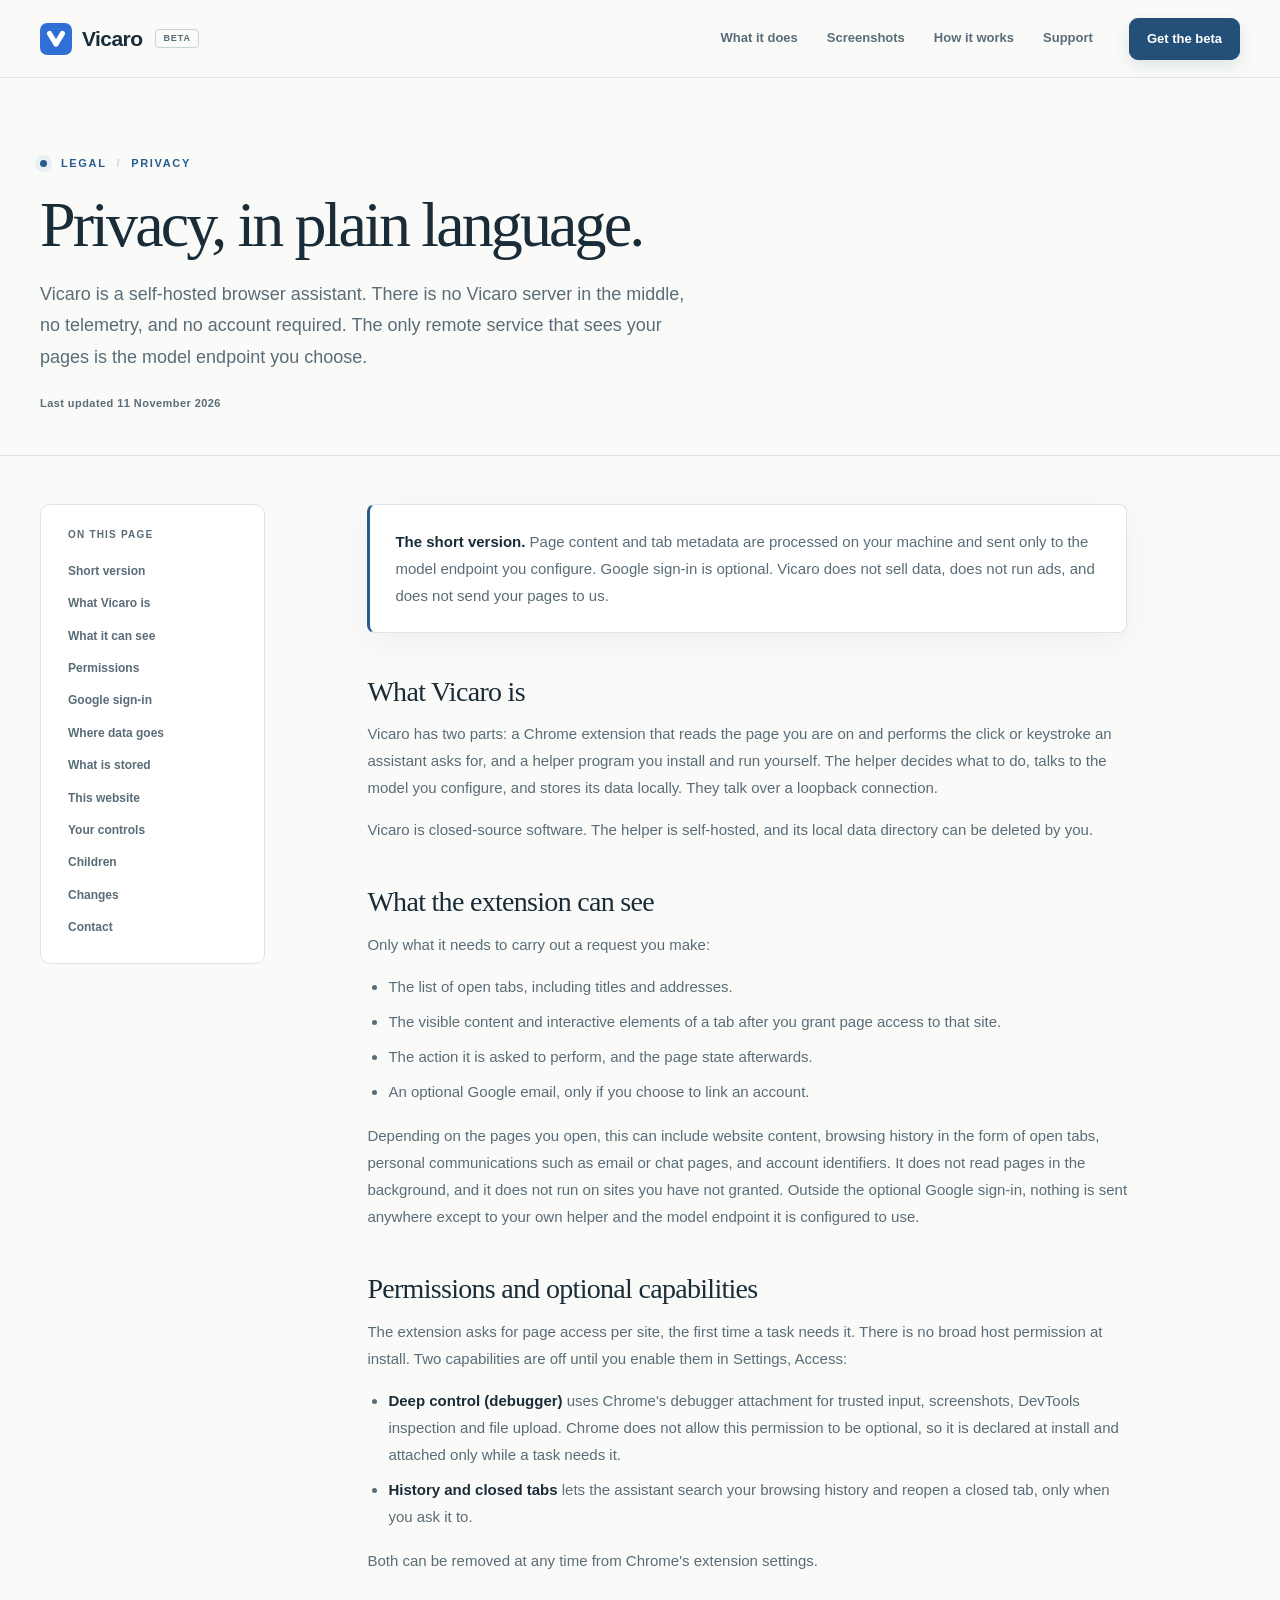
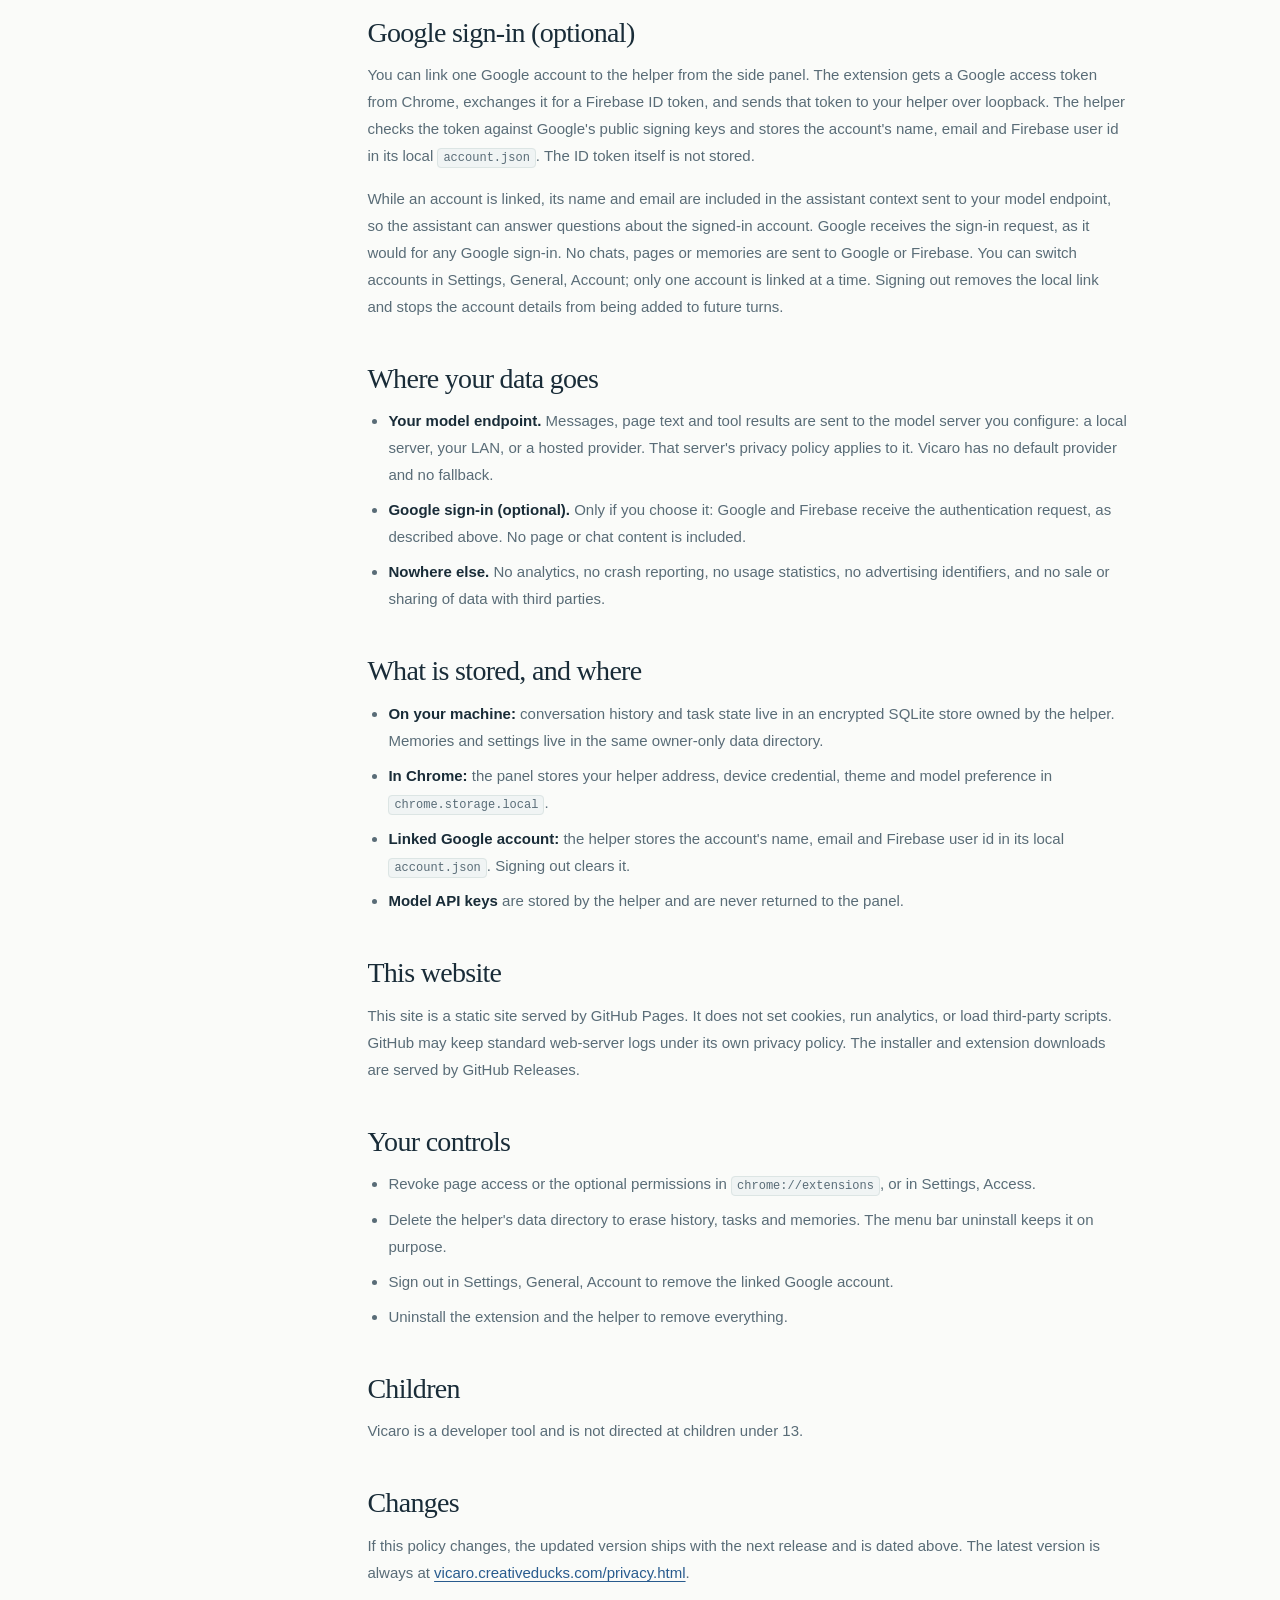
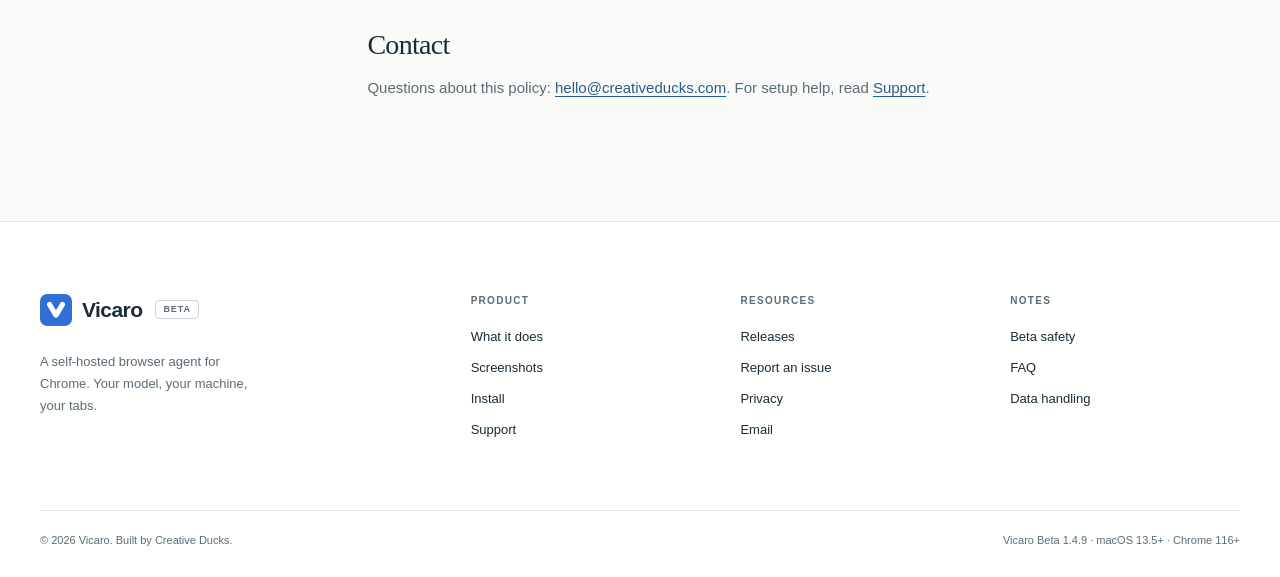
==== commit 8f753670: "release: Vicaro Beta 1.4.9" ====
--- a/privacy.html
+++ b/privacy.html
@@ -231,7 +231,7 @@
     </div>
     <div class="footer-bottom">
       <span>&copy; 2026 Vicaro. Built by Creative Ducks.</span>
-      <span class="fine">Vicaro Beta 1.4.8 &middot; macOS 13.5+ &middot; Chrome 116+</span>
+      <span class="fine">Vicaro Beta 1.4.9 &middot; macOS 13.5+ &middot; Chrome 116+</span>
     </div>
   </div>
 </footer>
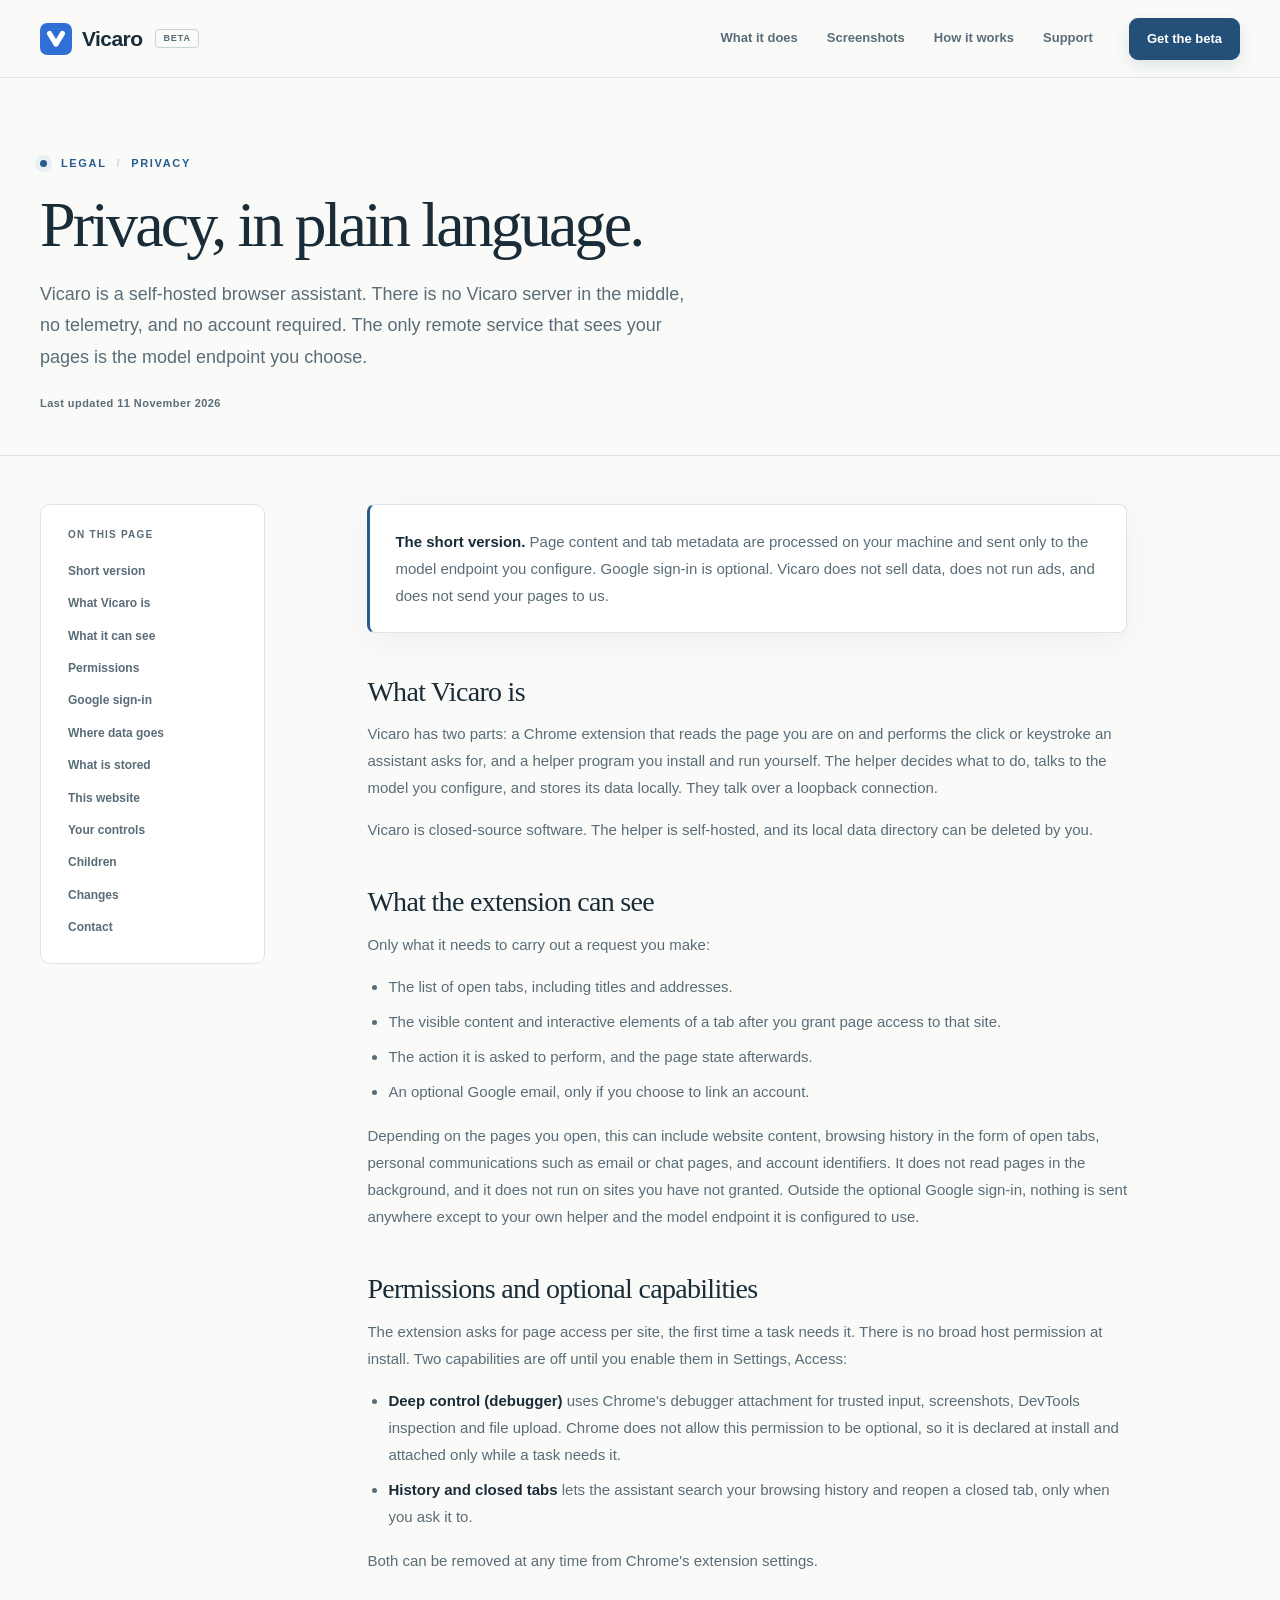
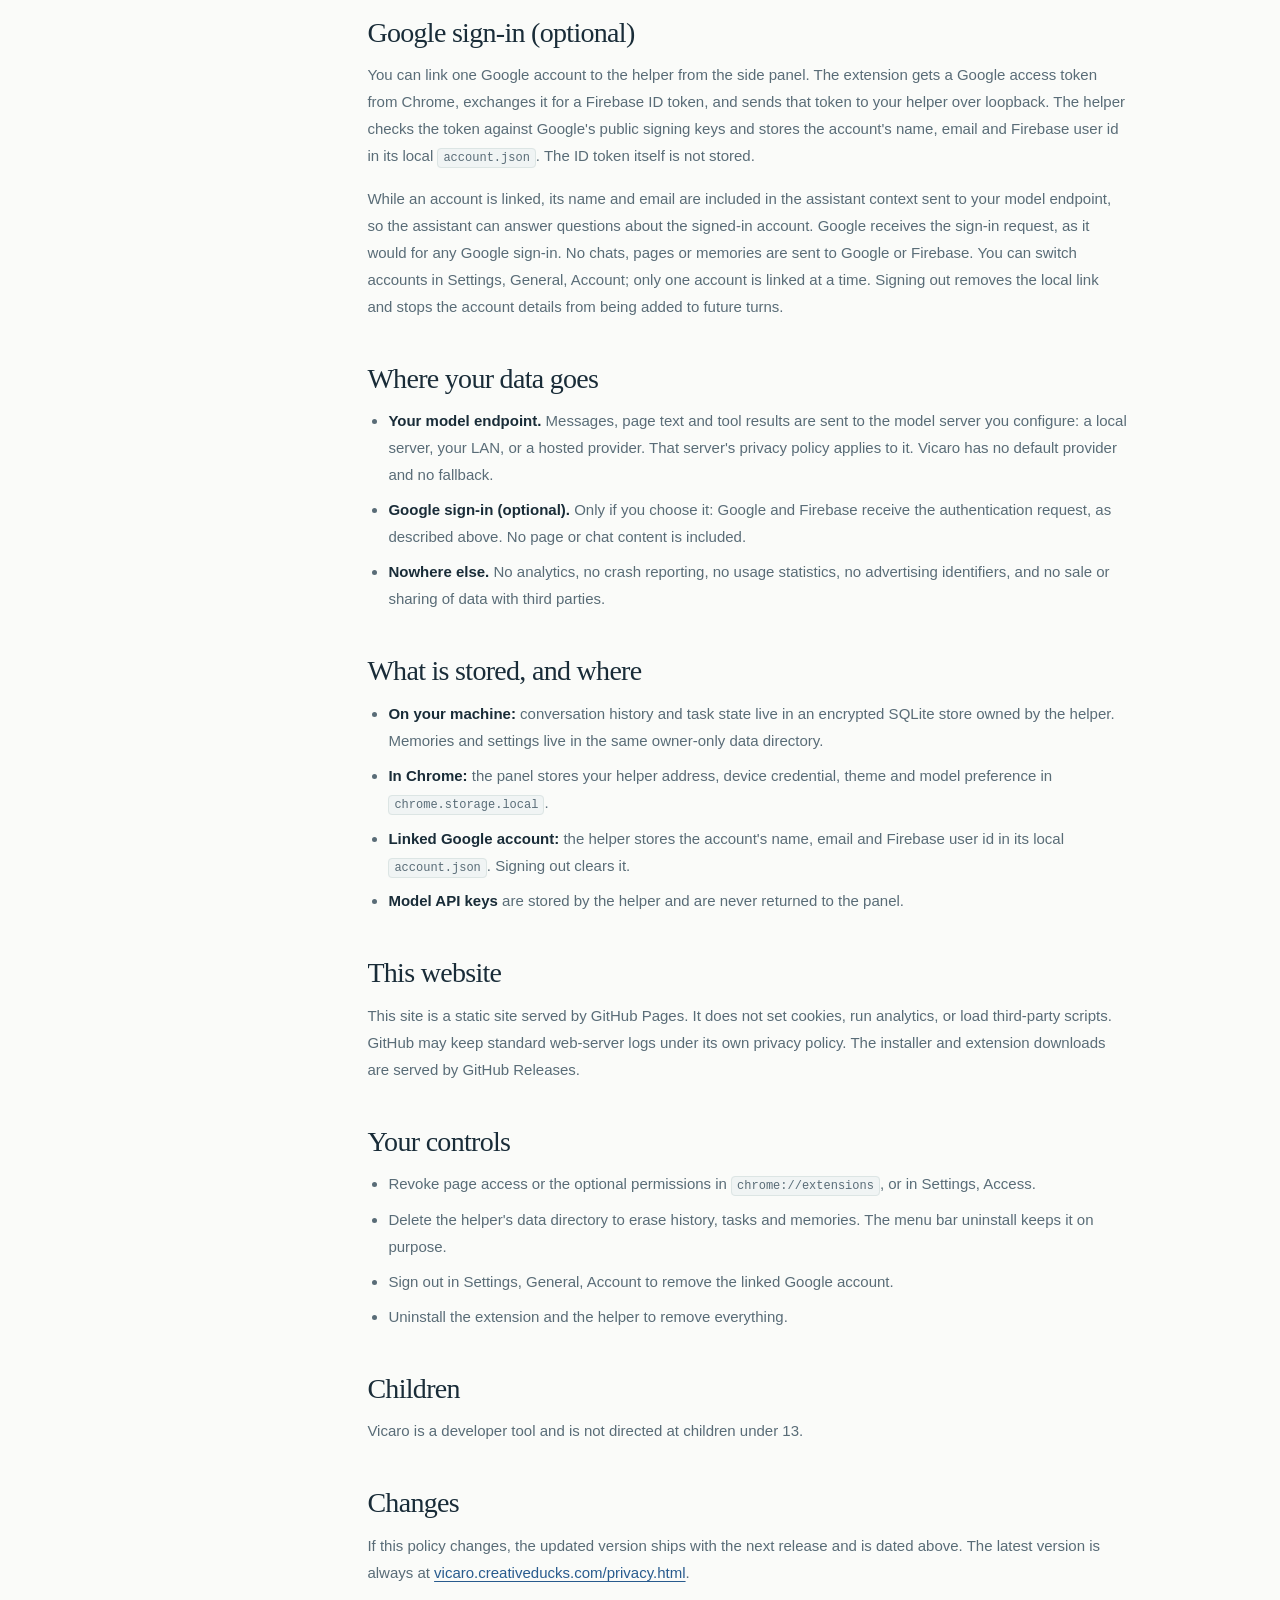
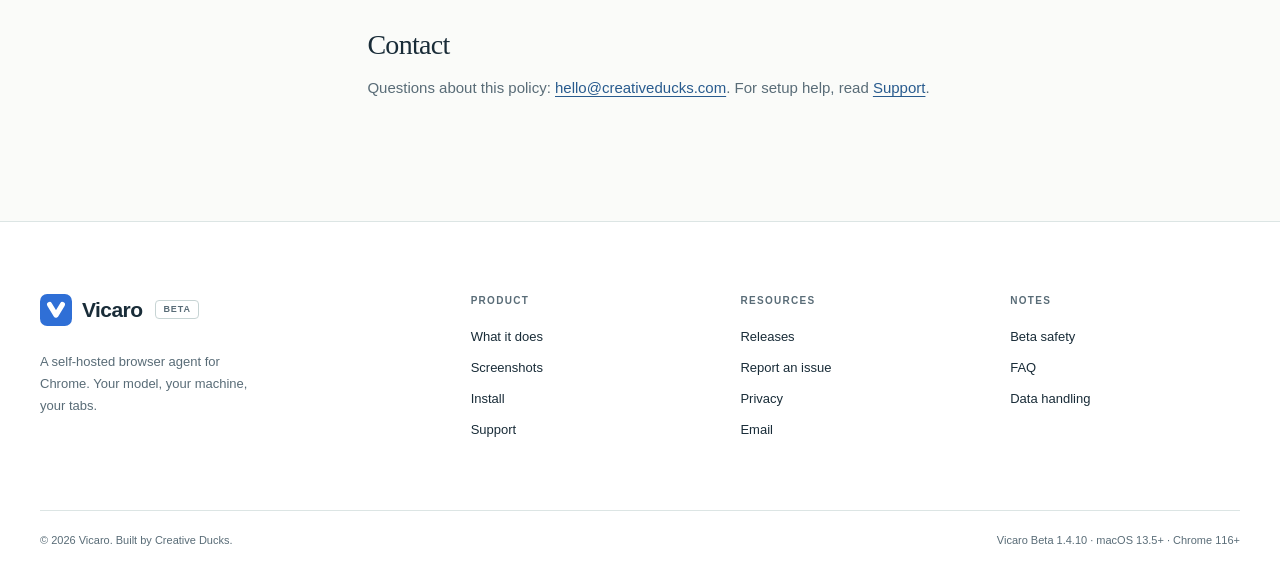
==== commit 0e5fc714: "release: Vicaro Beta 1.4.10" ====
--- a/privacy.html
+++ b/privacy.html
@@ -231,7 +231,7 @@
     </div>
     <div class="footer-bottom">
       <span>&copy; 2026 Vicaro. Built by Creative Ducks.</span>
-      <span class="fine">Vicaro Beta 1.4.9 &middot; macOS 13.5+ &middot; Chrome 116+</span>
+      <span class="fine">Vicaro Beta 1.4.10 &middot; macOS 13.5+ &middot; Chrome 116+</span>
     </div>
   </div>
 </footer>
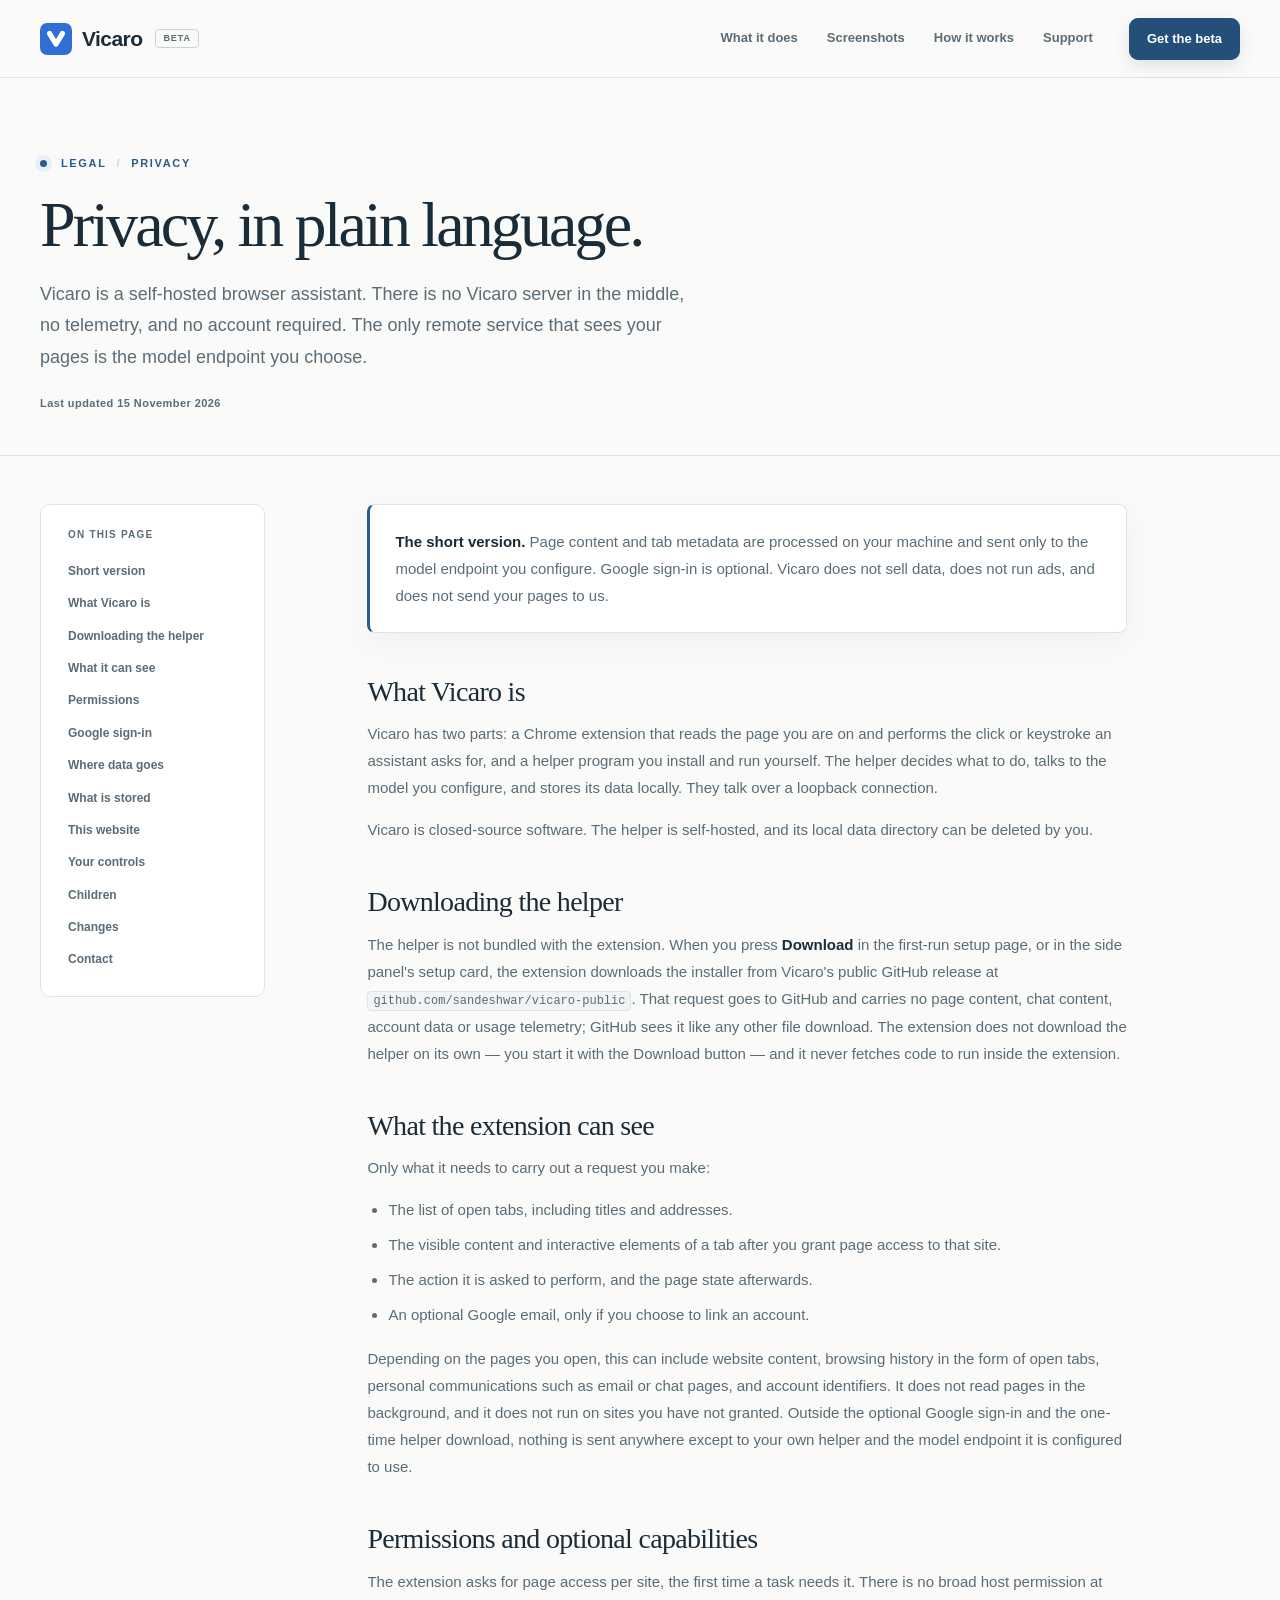
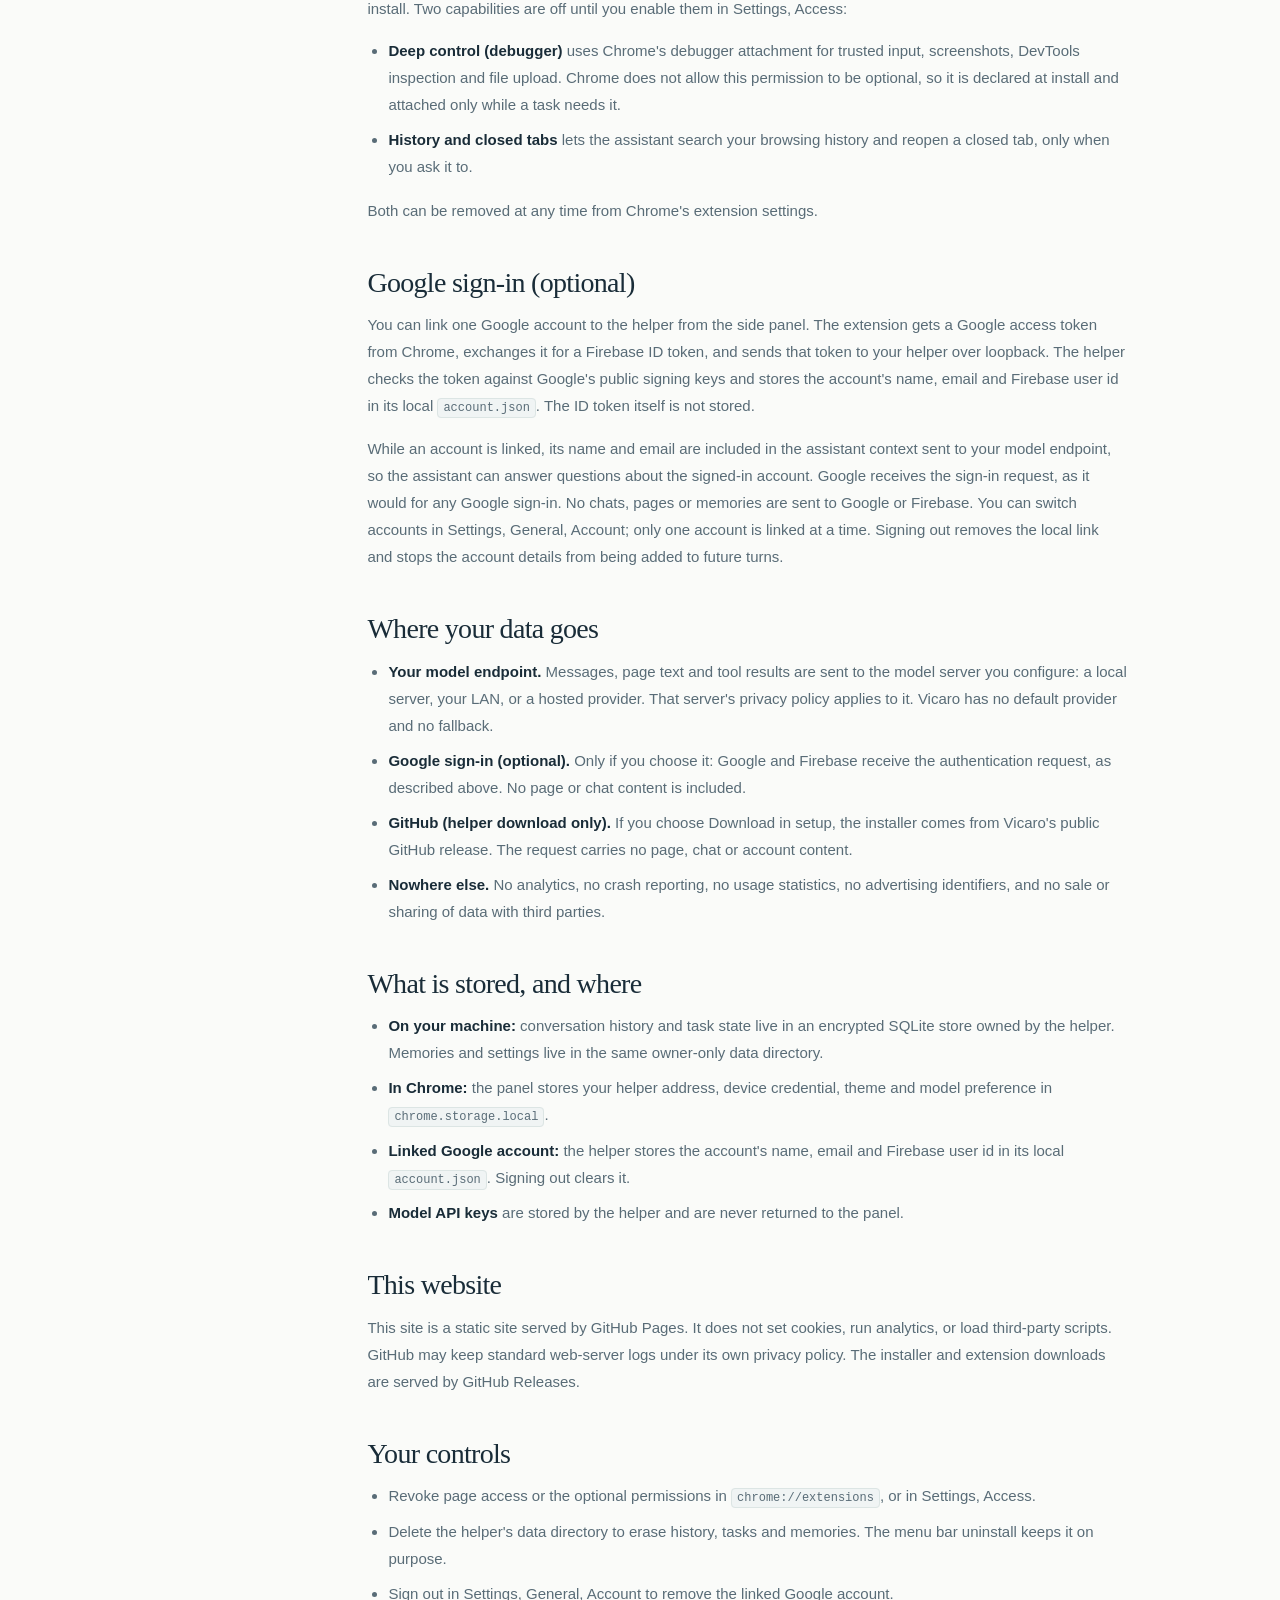
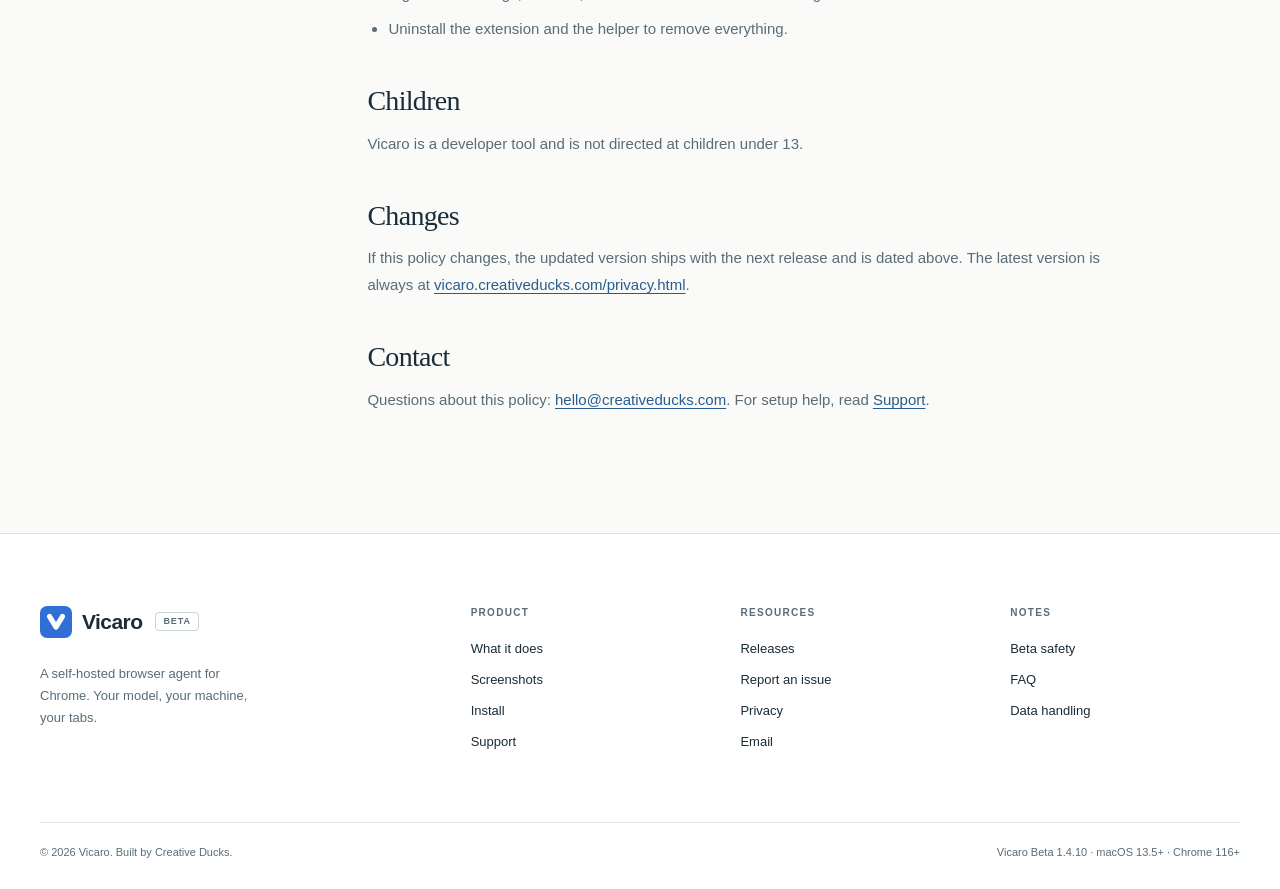
==== commit 59df0a81: "site: lead with the Chrome Web Store and document helper setup The store listing is live and extensi" ====
--- a/privacy.html
+++ b/privacy.html
@@ -108,7 +108,7 @@
       <p class="eyebrow">Legal <span class="sep">/</span> Privacy</p>
       <h1>Privacy, in plain language.</h1>
       <p class="lede">Vicaro is a self-hosted browser assistant. There is no Vicaro server in the middle, no telemetry, and no account required. The only remote service that sees your pages is the model endpoint you choose.</p>
-      <p class="meta">Last updated 11 November 2026</p>
+      <p class="meta">Last updated 15 November 2026</p>
     </div>
   </section>
 
@@ -117,6 +117,7 @@
       <b>On this page</b>
       <a href="#short">Short version</a>
       <a href="#what">What Vicaro is</a>
+      <a href="#download">Downloading the helper</a>
       <a href="#see">What it can see</a>
       <a href="#permissions">Permissions</a>
       <a href="#google">Google sign-in</a>
@@ -138,6 +139,9 @@
       <p>Vicaro has two parts: a Chrome extension that reads the page you are on and performs the click or keystroke an assistant asks for, and a helper program you install and run yourself. The helper decides what to do, talks to the model you configure, and stores its data locally. They talk over a loopback connection.</p>
       <p>Vicaro is closed-source software. The helper is self-hosted, and its local data directory can be deleted by you.</p>
 
+      <h2 id="download">Downloading the helper</h2>
+      <p>The helper is not bundled with the extension. When you press <strong>Download</strong> in the first-run setup page, or in the side panel's setup card, the extension downloads the installer from Vicaro's public GitHub release at <span class="mono">github.com/sandeshwar/vicaro-public</span>. That request goes to GitHub and carries no page content, chat content, account data or usage telemetry; GitHub sees it like any other file download. The extension does not download the helper on its own — you start it with the Download button — and it never fetches code to run inside the extension.</p>
+
       <h2 id="see">What the extension can see</h2>
       <p>Only what it needs to carry out a request you make:</p>
       <ul>
@@ -146,7 +150,7 @@
         <li>The action it is asked to perform, and the page state afterwards.</li>
         <li>An optional Google email, only if you choose to link an account.</li>
       </ul>
-      <p>Depending on the pages you open, this can include website content, browsing history in the form of open tabs, personal communications such as email or chat pages, and account identifiers. It does not read pages in the background, and it does not run on sites you have not granted. Outside the optional Google sign-in, nothing is sent anywhere except to your own helper and the model endpoint it is configured to use.</p>
+      <p>Depending on the pages you open, this can include website content, browsing history in the form of open tabs, personal communications such as email or chat pages, and account identifiers. It does not read pages in the background, and it does not run on sites you have not granted. Outside the optional Google sign-in and the one-time helper download, nothing is sent anywhere except to your own helper and the model endpoint it is configured to use.</p>
 
       <h2 id="permissions">Permissions and optional capabilities</h2>
       <p>The extension asks for page access per site, the first time a task needs it. There is no broad host permission at install. Two capabilities are off until you enable them in Settings, Access:</p>
@@ -164,6 +168,7 @@
       <ul>
         <li><strong>Your model endpoint.</strong> Messages, page text and tool results are sent to the model server you configure: a local server, your LAN, or a hosted provider. That server's privacy policy applies to it. Vicaro has no default provider and no fallback.</li>
         <li><strong>Google sign-in (optional).</strong> Only if you choose it: Google and Firebase receive the authentication request, as described above. No page or chat content is included.</li>
+        <li><strong>GitHub (helper download only).</strong> If you choose Download in setup, the installer comes from Vicaro's public GitHub release. The request carries no page, chat or account content.</li>
         <li><strong>Nowhere else.</strong> No analytics, no crash reporting, no usage statistics, no advertising identifiers, and no sale or sharing of data with third parties.</li>
       </ul>
 
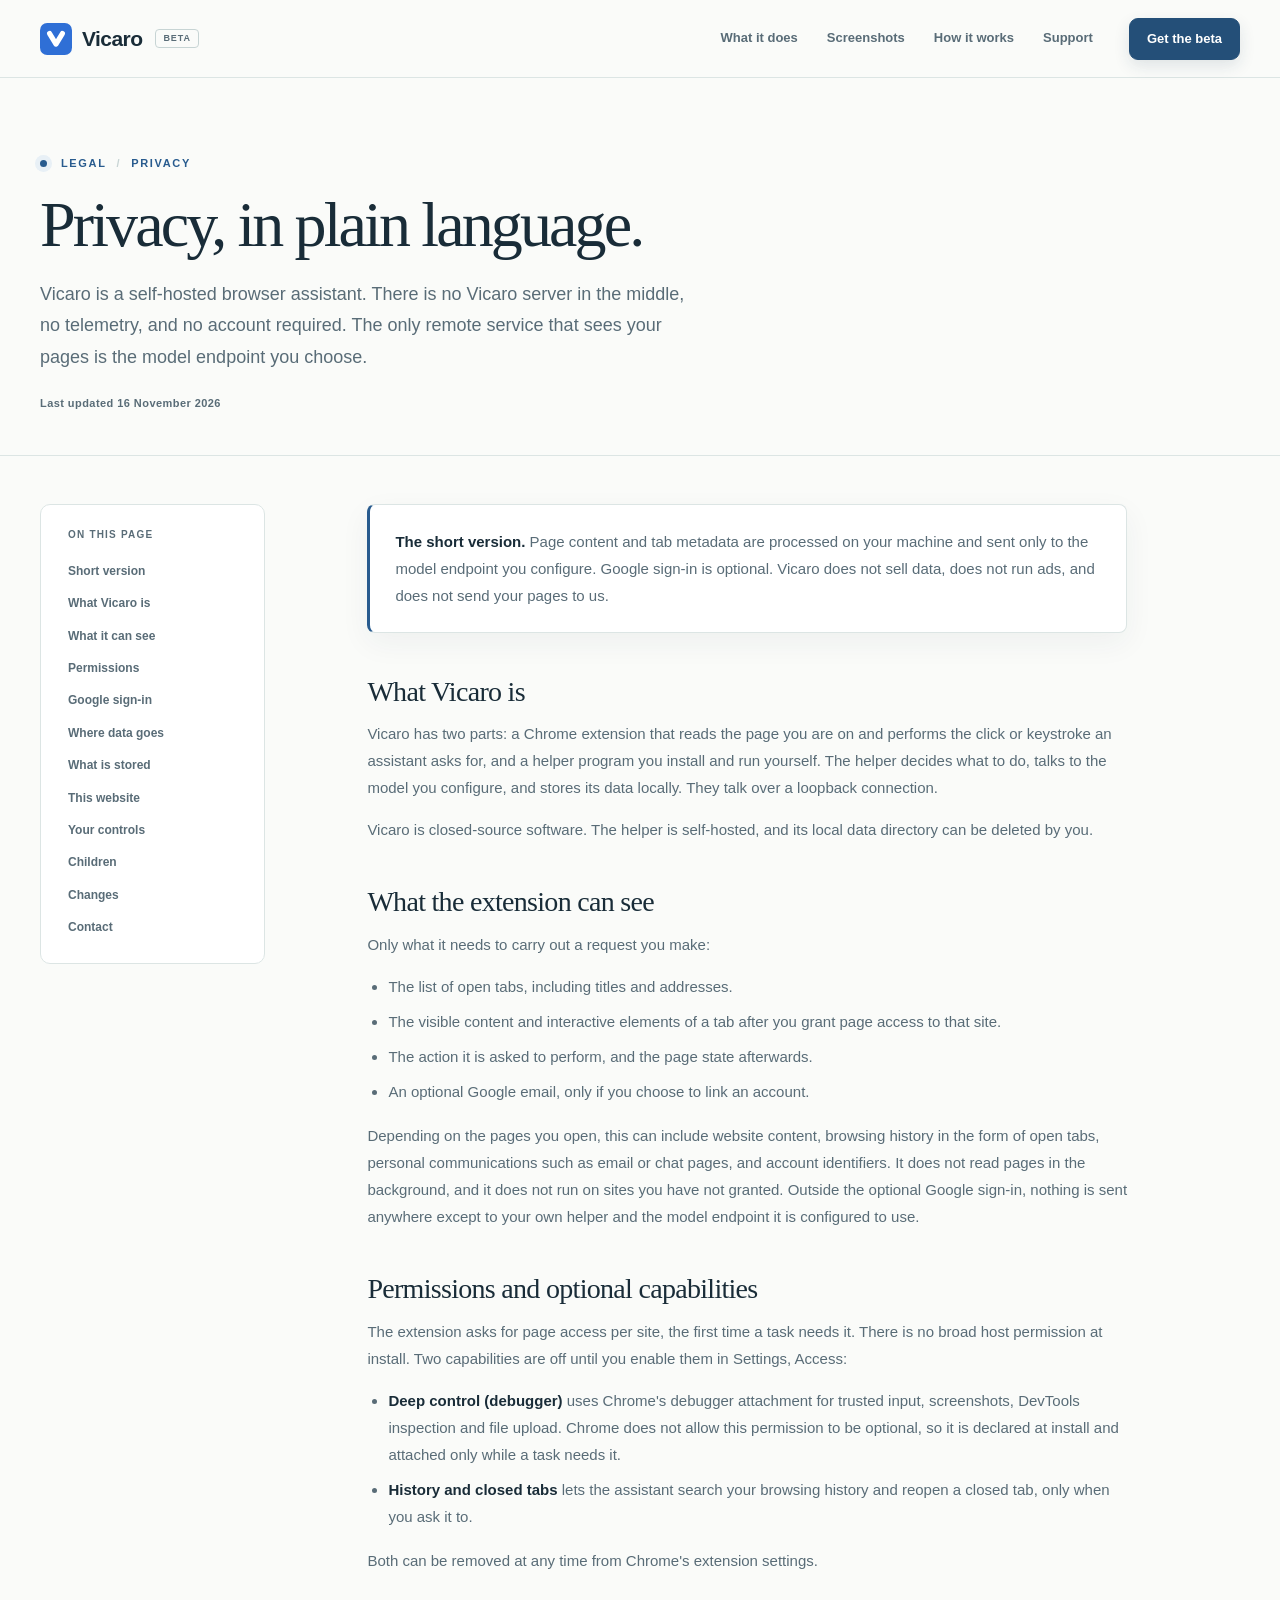
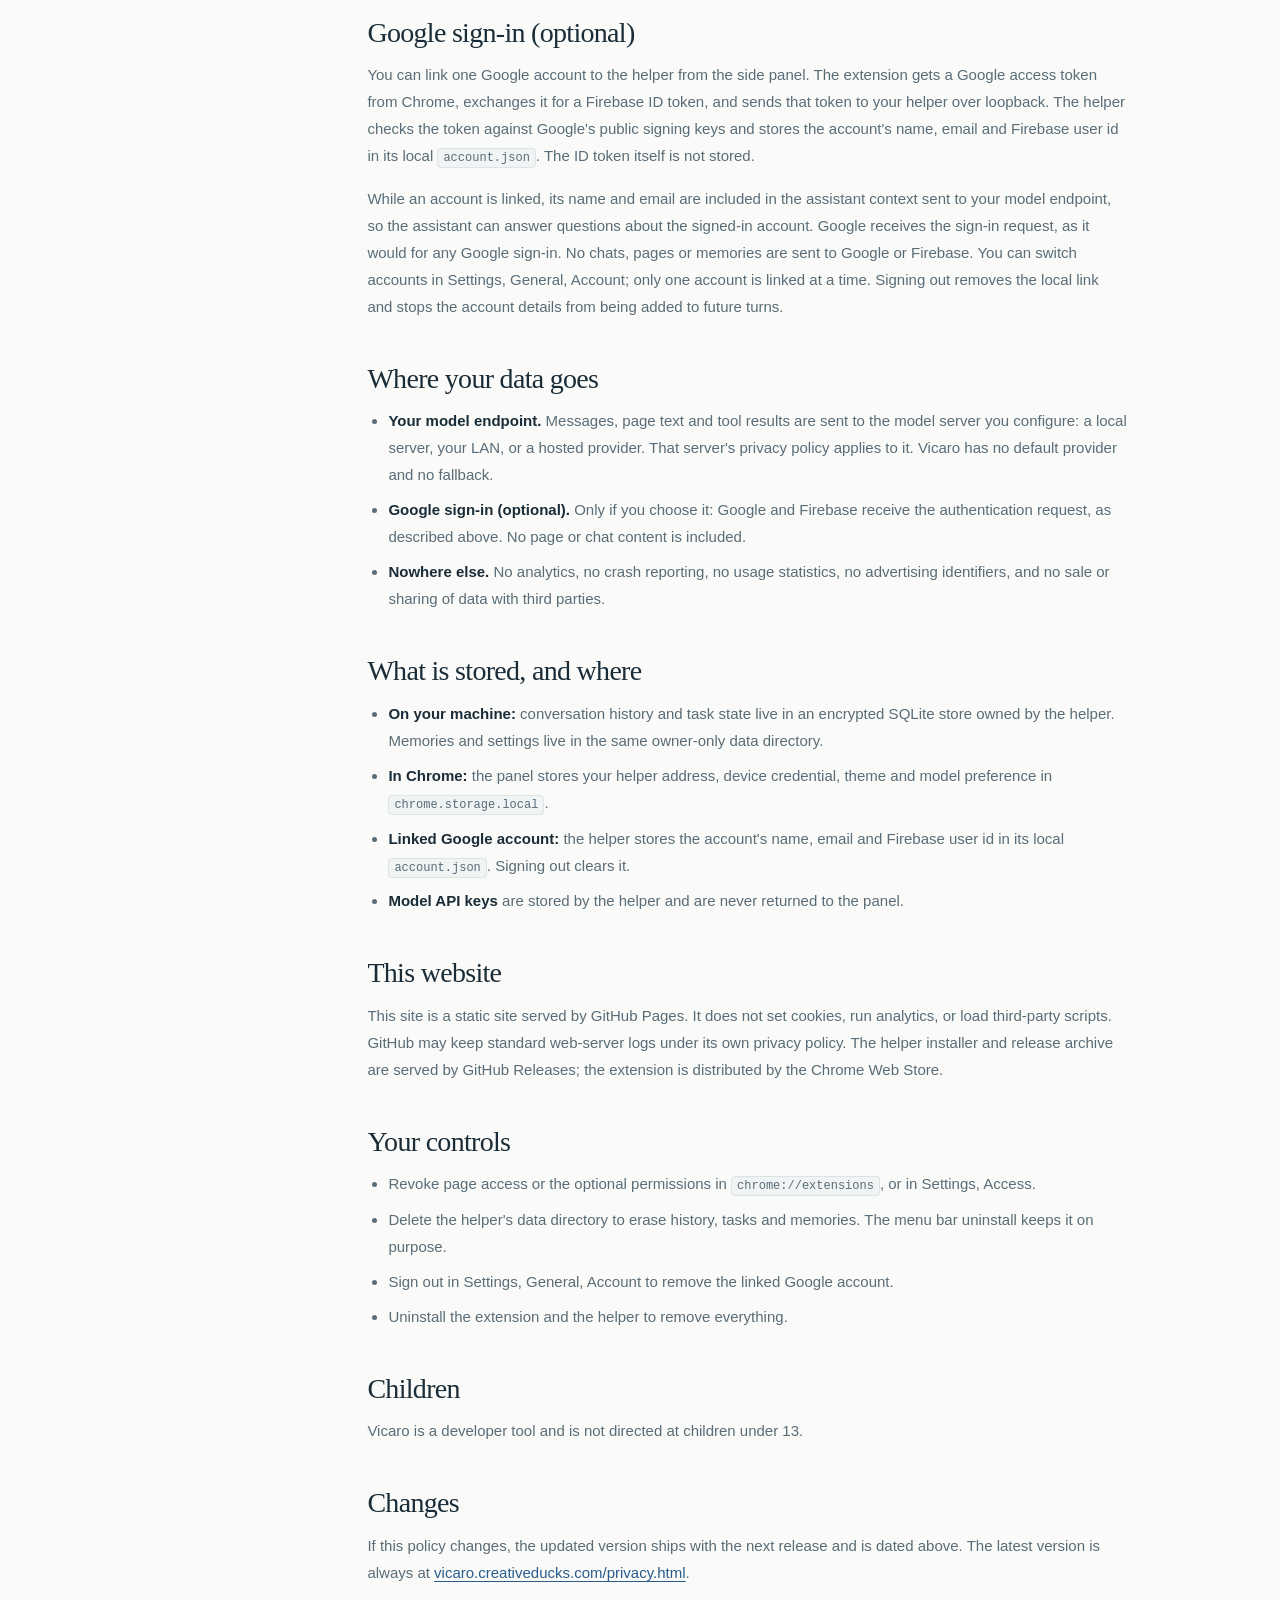
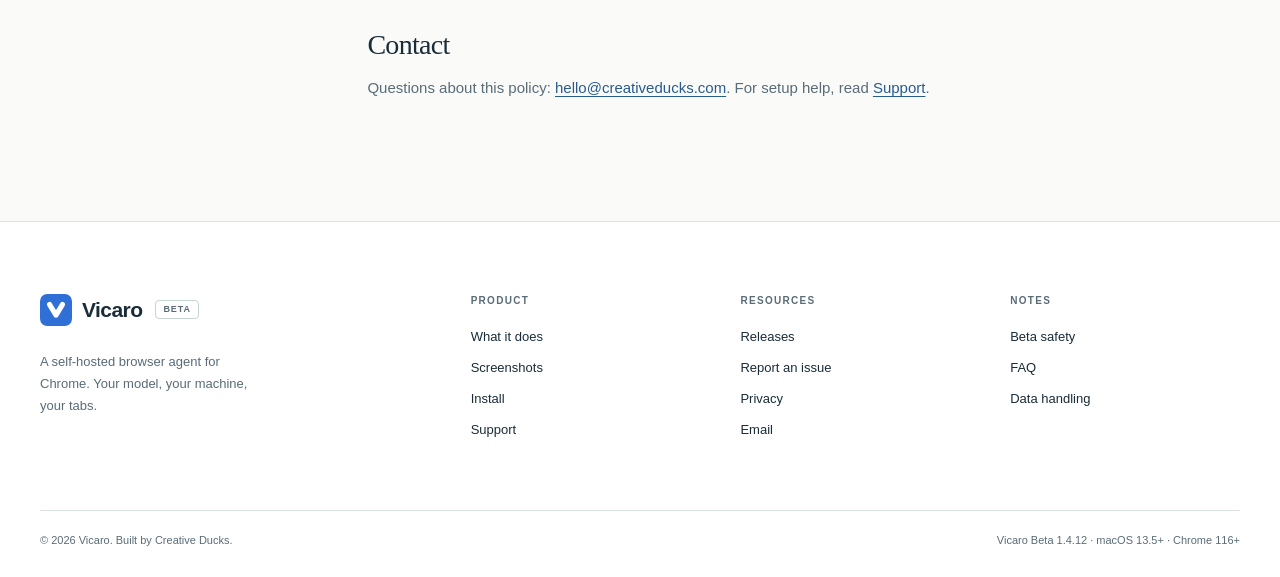
==== commit 74011657: "install: switch helper setup to the Terminal installer" ====
--- a/privacy.html
+++ b/privacy.html
@@ -108,7 +108,7 @@
       <p class="eyebrow">Legal <span class="sep">/</span> Privacy</p>
       <h1>Privacy, in plain language.</h1>
       <p class="lede">Vicaro is a self-hosted browser assistant. There is no Vicaro server in the middle, no telemetry, and no account required. The only remote service that sees your pages is the model endpoint you choose.</p>
-      <p class="meta">Last updated 15 November 2026</p>
+      <p class="meta">Last updated 16 November 2026</p>
     </div>
   </section>
 
@@ -117,7 +117,6 @@
       <b>On this page</b>
       <a href="#short">Short version</a>
       <a href="#what">What Vicaro is</a>
-      <a href="#download">Downloading the helper</a>
       <a href="#see">What it can see</a>
       <a href="#permissions">Permissions</a>
       <a href="#google">Google sign-in</a>
@@ -139,9 +138,6 @@
       <p>Vicaro has two parts: a Chrome extension that reads the page you are on and performs the click or keystroke an assistant asks for, and a helper program you install and run yourself. The helper decides what to do, talks to the model you configure, and stores its data locally. They talk over a loopback connection.</p>
       <p>Vicaro is closed-source software. The helper is self-hosted, and its local data directory can be deleted by you.</p>
 
-      <h2 id="download">Downloading the helper</h2>
-      <p>The helper is not bundled with the extension. When you press <strong>Download</strong> in the first-run setup page, or in the side panel's setup card, the extension downloads the installer from Vicaro's public GitHub release at <span class="mono">github.com/sandeshwar/vicaro-public</span>. That request goes to GitHub and carries no page content, chat content, account data or usage telemetry; GitHub sees it like any other file download. The extension does not download the helper on its own — you start it with the Download button — and it never fetches code to run inside the extension.</p>
-
       <h2 id="see">What the extension can see</h2>
       <p>Only what it needs to carry out a request you make:</p>
       <ul>
@@ -150,7 +146,7 @@
         <li>The action it is asked to perform, and the page state afterwards.</li>
         <li>An optional Google email, only if you choose to link an account.</li>
       </ul>
-      <p>Depending on the pages you open, this can include website content, browsing history in the form of open tabs, personal communications such as email or chat pages, and account identifiers. It does not read pages in the background, and it does not run on sites you have not granted. Outside the optional Google sign-in and the one-time helper download, nothing is sent anywhere except to your own helper and the model endpoint it is configured to use.</p>
+      <p>Depending on the pages you open, this can include website content, browsing history in the form of open tabs, personal communications such as email or chat pages, and account identifiers. It does not read pages in the background, and it does not run on sites you have not granted. Outside the optional Google sign-in, nothing is sent anywhere except to your own helper and the model endpoint it is configured to use.</p>
 
       <h2 id="permissions">Permissions and optional capabilities</h2>
       <p>The extension asks for page access per site, the first time a task needs it. There is no broad host permission at install. Two capabilities are off until you enable them in Settings, Access:</p>
@@ -168,7 +164,6 @@
       <ul>
         <li><strong>Your model endpoint.</strong> Messages, page text and tool results are sent to the model server you configure: a local server, your LAN, or a hosted provider. That server's privacy policy applies to it. Vicaro has no default provider and no fallback.</li>
         <li><strong>Google sign-in (optional).</strong> Only if you choose it: Google and Firebase receive the authentication request, as described above. No page or chat content is included.</li>
-        <li><strong>GitHub (helper download only).</strong> If you choose Download in setup, the installer comes from Vicaro's public GitHub release. The request carries no page, chat or account content.</li>
         <li><strong>Nowhere else.</strong> No analytics, no crash reporting, no usage statistics, no advertising identifiers, and no sale or sharing of data with third parties.</li>
       </ul>
 
@@ -181,7 +176,7 @@
       </ul>
 
       <h2 id="site">This website</h2>
-      <p>This site is a static site served by GitHub Pages. It does not set cookies, run analytics, or load third-party scripts. GitHub may keep standard web-server logs under its own privacy policy. The installer and extension downloads are served by GitHub Releases.</p>
+      <p>This site is a static site served by GitHub Pages. It does not set cookies, run analytics, or load third-party scripts. GitHub may keep standard web-server logs under its own privacy policy. The helper installer and release archive are served by GitHub Releases; the extension is distributed by the Chrome Web Store.</p>
 
       <h2 id="controls">Your controls</h2>
       <ul>
@@ -236,7 +231,7 @@
     </div>
     <div class="footer-bottom">
       <span>&copy; 2026 Vicaro. Built by Creative Ducks.</span>
-      <span class="fine">Vicaro Beta 1.4.10 &middot; macOS 13.5+ &middot; Chrome 116+</span>
+      <span class="fine">Vicaro Beta 1.4.12 &middot; macOS 13.5+ &middot; Chrome 116+</span>
     </div>
   </div>
 </footer>
--- a/site.css
+++ b/site.css
@@ -224,6 +224,7 @@
 .install-card p { margin: 0 0 16px; color: var(--muted); font-size: 14px; }
 .code { display: grid; grid-template-columns: minmax(0, 1fr) auto; align-items: center; gap: 10px; min-width: 0; max-width: 100%; margin: 0; padding: 13px 12px 13px 15px; border: 1px solid #344956; border-radius: 8px; background: #1a2c38; color: #e4edf2; font: 12px/1.5 var(--mono); }
 .code code { min-width: 0; overflow-x: auto; white-space: nowrap; scrollbar-width: thin; }
+.code code.multiline { white-space: pre; }
 .copy { padding: 7px 9px; border: 1px solid #526979; border-radius: 5px; background: #273f4e; color: #e3edf2; cursor: pointer; font: 700 10px/1 var(--mono); letter-spacing: .04em; transition: background .2s ease; }
 .copy:hover { background: #38596c; }
 .install-card .install-note { margin: 14px 0 0; font-size: 12px; }
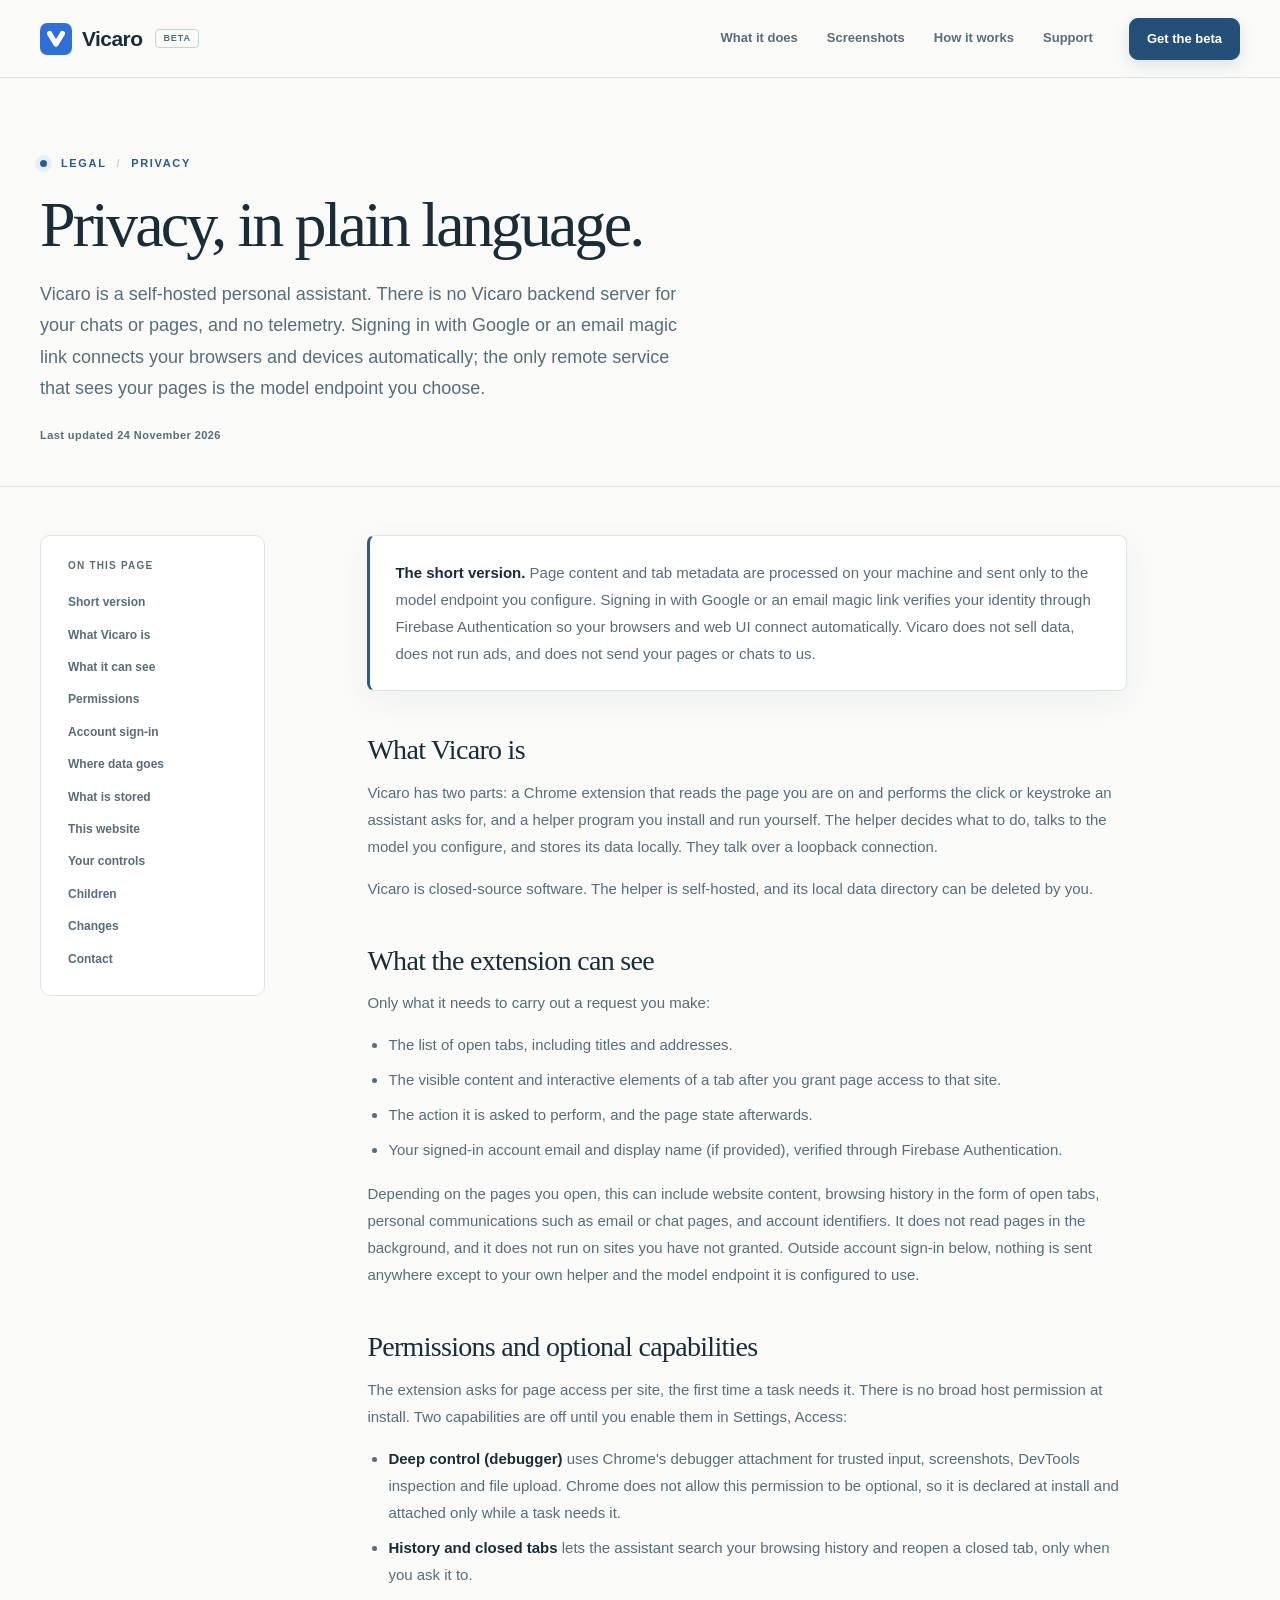
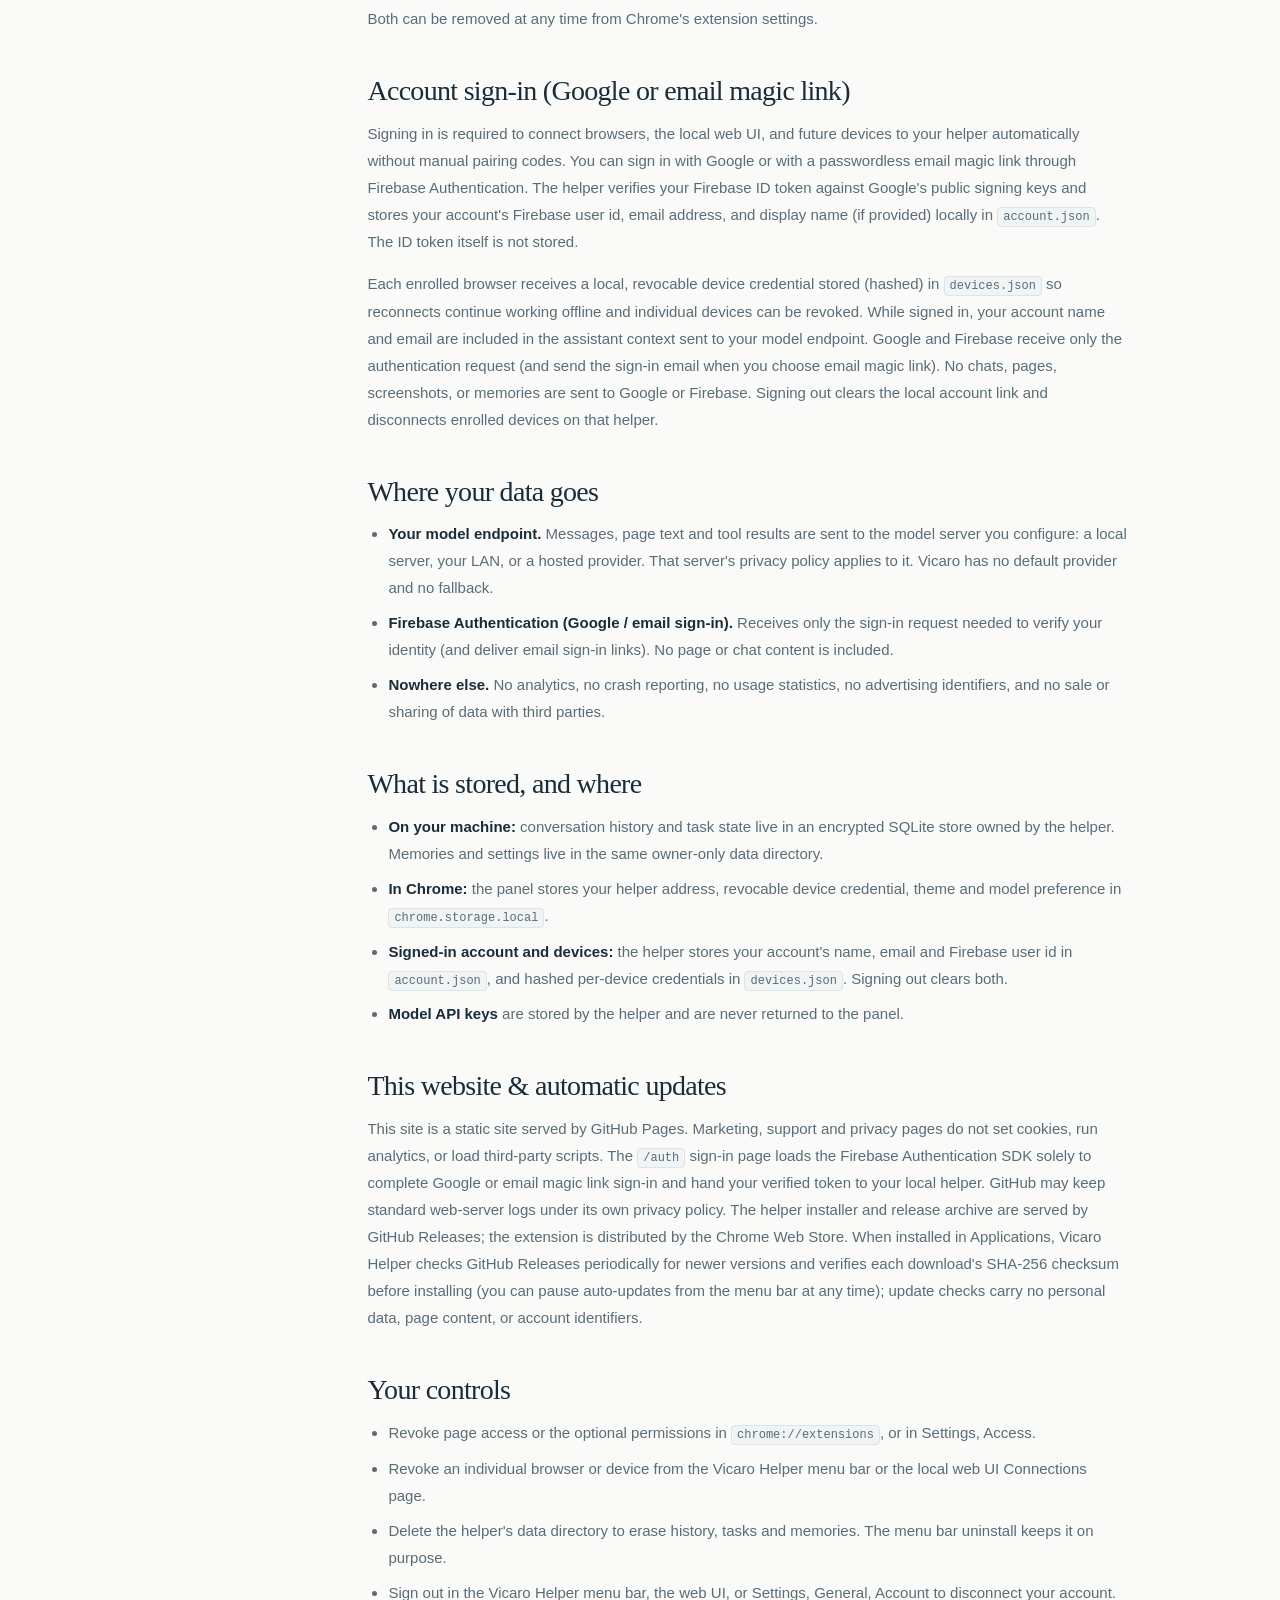
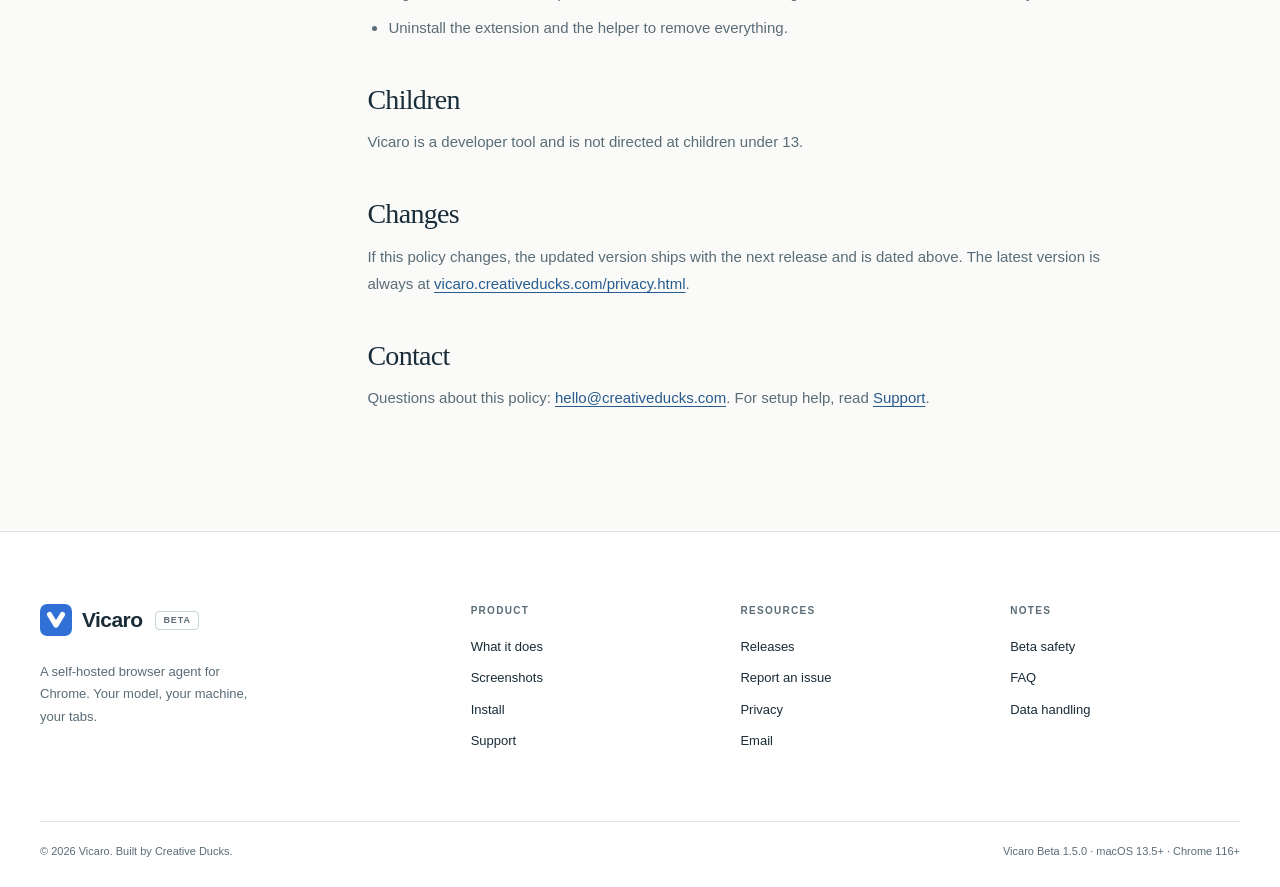
==== commit 94398e83: "Release 1.5.0: hosted auth page, mandatory sign-in docs, and pauseable helper auto-update" ====
--- a/privacy.html
+++ b/privacy.html
@@ -4,7 +4,7 @@
 <meta charset="utf-8">
 <meta name="viewport" content="width=device-width, initial-scale=1">
 <title>Privacy: Vicaro Beta</title>
-<meta name="description" content="Vicaro Beta privacy policy. Self-hosted, no Vicaro account required, no telemetry, optional Google sign-in.">
+<meta name="description" content="Vicaro Beta privacy policy. Self-hosted, no telemetry, Google or email sign-in via Firebase Authentication, and all chats stay local.">
 <link rel="canonical" href="https://vicaro.creativeducks.com/privacy.html">
 <meta property="og:title" content="Privacy: Vicaro Beta">
 <meta property="og:description" content="How Vicaro Beta handles page content, tabs, accounts and local data.">
@@ -40,7 +40,7 @@
       "name": "Privacy",
       "description": "How Vicaro Beta handles page content, tabs, accounts and local data.",
       "inLanguage": "en",
-      "dateModified": "2026-11-11",
+      "dateModified": "2026-11-24",
       "isPartOf": {
         "@type": "WebSite",
         "name": "Vicaro Beta",
@@ -107,8 +107,8 @@
     <div class="wrap">
       <p class="eyebrow">Legal <span class="sep">/</span> Privacy</p>
       <h1>Privacy, in plain language.</h1>
-      <p class="lede">Vicaro is a self-hosted browser assistant. There is no Vicaro server in the middle, no telemetry, and no account required. The only remote service that sees your pages is the model endpoint you choose.</p>
-      <p class="meta">Last updated 16 November 2026</p>
+      <p class="lede">Vicaro is a self-hosted personal assistant. There is no Vicaro backend server for your chats or pages, and no telemetry. Signing in with Google or an email magic link connects your browsers and devices automatically; the only remote service that sees your pages is the model endpoint you choose.</p>
+      <p class="meta">Last updated 24 November 2026</p>
     </div>
   </section>
 
@@ -119,7 +119,7 @@
       <a href="#what">What Vicaro is</a>
       <a href="#see">What it can see</a>
       <a href="#permissions">Permissions</a>
-      <a href="#google">Google sign-in</a>
+      <a href="#google">Account sign-in</a>
       <a href="#goes">Where data goes</a>
       <a href="#stored">What is stored</a>
       <a href="#site">This website</a>
@@ -131,7 +131,7 @@
 
     <div class="legal">
       <div class="summary-card" id="short">
-        <p><strong>The short version.</strong> Page content and tab metadata are processed on your machine and sent only to the model endpoint you configure. Google sign-in is optional. Vicaro does not sell data, does not run ads, and does not send your pages to us.</p>
+        <p><strong>The short version.</strong> Page content and tab metadata are processed on your machine and sent only to the model endpoint you configure. Signing in with Google or an email magic link verifies your identity through Firebase Authentication so your browsers and web UI connect automatically. Vicaro does not sell data, does not run ads, and does not send your pages or chats to us.</p>
       </div>
 
       <h2 id="what">What Vicaro is</h2>
@@ -144,9 +144,9 @@
         <li>The list of open tabs, including titles and addresses.</li>
         <li>The visible content and interactive elements of a tab after you grant page access to that site.</li>
         <li>The action it is asked to perform, and the page state afterwards.</li>
-        <li>An optional Google email, only if you choose to link an account.</li>
-      </ul>
-      <p>Depending on the pages you open, this can include website content, browsing history in the form of open tabs, personal communications such as email or chat pages, and account identifiers. It does not read pages in the background, and it does not run on sites you have not granted. Outside the optional Google sign-in, nothing is sent anywhere except to your own helper and the model endpoint it is configured to use.</p>
+        <li>Your signed-in account email and display name (if provided), verified through Firebase Authentication.</li>
+      </ul>
+      <p>Depending on the pages you open, this can include website content, browsing history in the form of open tabs, personal communications such as email or chat pages, and account identifiers. It does not read pages in the background, and it does not run on sites you have not granted. Outside account sign-in below, nothing is sent anywhere except to your own helper and the model endpoint it is configured to use.</p>
 
       <h2 id="permissions">Permissions and optional capabilities</h2>
       <p>The extension asks for page access per site, the first time a task needs it. There is no broad host permission at install. Two capabilities are off until you enable them in Settings, Access:</p>
@@ -156,33 +156,34 @@
       </ul>
       <p>Both can be removed at any time from Chrome's extension settings.</p>
 
-      <h2 id="google">Google sign-in (optional)</h2>
-      <p>You can link one Google account to the helper from the side panel. The extension gets a Google access token from Chrome, exchanges it for a Firebase ID token, and sends that token to your helper over loopback. The helper checks the token against Google's public signing keys and stores the account's name, email and Firebase user id in its local <span class="mono">account.json</span>. The ID token itself is not stored.</p>
-      <p>While an account is linked, its name and email are included in the assistant context sent to your model endpoint, so the assistant can answer questions about the signed-in account. Google receives the sign-in request, as it would for any Google sign-in. No chats, pages or memories are sent to Google or Firebase. You can switch accounts in Settings, General, Account; only one account is linked at a time. Signing out removes the local link and stops the account details from being added to future turns.</p>
+      <h2 id="google">Account sign-in (Google or email magic link)</h2>
+      <p>Signing in is required to connect browsers, the local web UI, and future devices to your helper automatically without manual pairing codes. You can sign in with Google or with a passwordless email magic link through Firebase Authentication. The helper verifies your Firebase ID token against Google's public signing keys and stores your account's Firebase user id, email address, and display name (if provided) locally in <span class="mono">account.json</span>. The ID token itself is not stored.</p>
+      <p>Each enrolled browser receives a local, revocable device credential stored (hashed) in <span class="mono">devices.json</span> so reconnects continue working offline and individual devices can be revoked. While signed in, your account name and email are included in the assistant context sent to your model endpoint. Google and Firebase receive only the authentication request (and send the sign-in email when you choose email magic link). No chats, pages, screenshots, or memories are sent to Google or Firebase. Signing out clears the local account link and disconnects enrolled devices on that helper.</p>
 
       <h2 id="goes">Where your data goes</h2>
       <ul>
         <li><strong>Your model endpoint.</strong> Messages, page text and tool results are sent to the model server you configure: a local server, your LAN, or a hosted provider. That server's privacy policy applies to it. Vicaro has no default provider and no fallback.</li>
-        <li><strong>Google sign-in (optional).</strong> Only if you choose it: Google and Firebase receive the authentication request, as described above. No page or chat content is included.</li>
+        <li><strong>Firebase Authentication (Google / email sign-in).</strong> Receives only the sign-in request needed to verify your identity (and deliver email sign-in links). No page or chat content is included.</li>
         <li><strong>Nowhere else.</strong> No analytics, no crash reporting, no usage statistics, no advertising identifiers, and no sale or sharing of data with third parties.</li>
       </ul>
 
       <h2 id="stored">What is stored, and where</h2>
       <ul>
         <li><strong>On your machine:</strong> conversation history and task state live in an encrypted SQLite store owned by the helper. Memories and settings live in the same owner-only data directory.</li>
-        <li><strong>In Chrome:</strong> the panel stores your helper address, device credential, theme and model preference in <span class="mono">chrome.storage.local</span>.</li>
-        <li><strong>Linked Google account:</strong> the helper stores the account's name, email and Firebase user id in its local <span class="mono">account.json</span>. Signing out clears it.</li>
+        <li><strong>In Chrome:</strong> the panel stores your helper address, revocable device credential, theme and model preference in <span class="mono">chrome.storage.local</span>.</li>
+        <li><strong>Signed-in account and devices:</strong> the helper stores your account's name, email and Firebase user id in <span class="mono">account.json</span>, and hashed per-device credentials in <span class="mono">devices.json</span>. Signing out clears both.</li>
         <li><strong>Model API keys</strong> are stored by the helper and are never returned to the panel.</li>
       </ul>
 
-      <h2 id="site">This website</h2>
-      <p>This site is a static site served by GitHub Pages. It does not set cookies, run analytics, or load third-party scripts. GitHub may keep standard web-server logs under its own privacy policy. The helper installer and release archive are served by GitHub Releases; the extension is distributed by the Chrome Web Store.</p>
+      <h2 id="site">This website &amp; automatic updates</h2>
+      <p>This site is a static site served by GitHub Pages. Marketing, support and privacy pages do not set cookies, run analytics, or load third-party scripts. The <span class="mono">/auth</span> sign-in page loads the Firebase Authentication SDK solely to complete Google or email magic link sign-in and hand your verified token to your local helper. GitHub may keep standard web-server logs under its own privacy policy. The helper installer and release archive are served by GitHub Releases; the extension is distributed by the Chrome Web Store. When installed in Applications, Vicaro Helper checks GitHub Releases periodically for newer versions and verifies each download's SHA-256 checksum before installing (you can pause auto-updates from the menu bar at any time); update checks carry no personal data, page content, or account identifiers.</p>
 
       <h2 id="controls">Your controls</h2>
       <ul>
         <li>Revoke page access or the optional permissions in <span class="mono">chrome://extensions</span>, or in Settings, Access.</li>
+        <li>Revoke an individual browser or device from the Vicaro Helper menu bar or the local web UI Connections page.</li>
         <li>Delete the helper's data directory to erase history, tasks and memories. The menu bar uninstall keeps it on purpose.</li>
-        <li>Sign out in Settings, General, Account to remove the linked Google account.</li>
+        <li>Sign out in the Vicaro Helper menu bar, the web UI, or Settings, General, Account to disconnect your account.</li>
         <li>Uninstall the extension and the helper to remove everything.</li>
       </ul>
 
@@ -231,7 +232,7 @@
     </div>
     <div class="footer-bottom">
       <span>&copy; 2026 Vicaro. Built by Creative Ducks.</span>
-      <span class="fine">Vicaro Beta 1.4.12 &middot; macOS 13.5+ &middot; Chrome 116+</span>
+      <span class="fine">Vicaro Beta 1.5.0 &middot; macOS 13.5+ &middot; Chrome 116+</span>
     </div>
   </div>
 </footer>
--- a/site.css
+++ b/site.css
@@ -358,6 +358,9 @@
   .safety { padding: 25px; }
   .safety img { order: 0; }
   .install-card { padding: 23px; }
+  .code { grid-template-columns: 1fr; }
+  .code .copy { justify-self: end; }
+  .code code { font-size: 11px; }
   .footer-grid { grid-template-columns: repeat(2, 1fr); gap: 28px; }
   .footer-brand { grid-column: 1 / -1; }
   .footer-bottom { margin-top: 40px; }
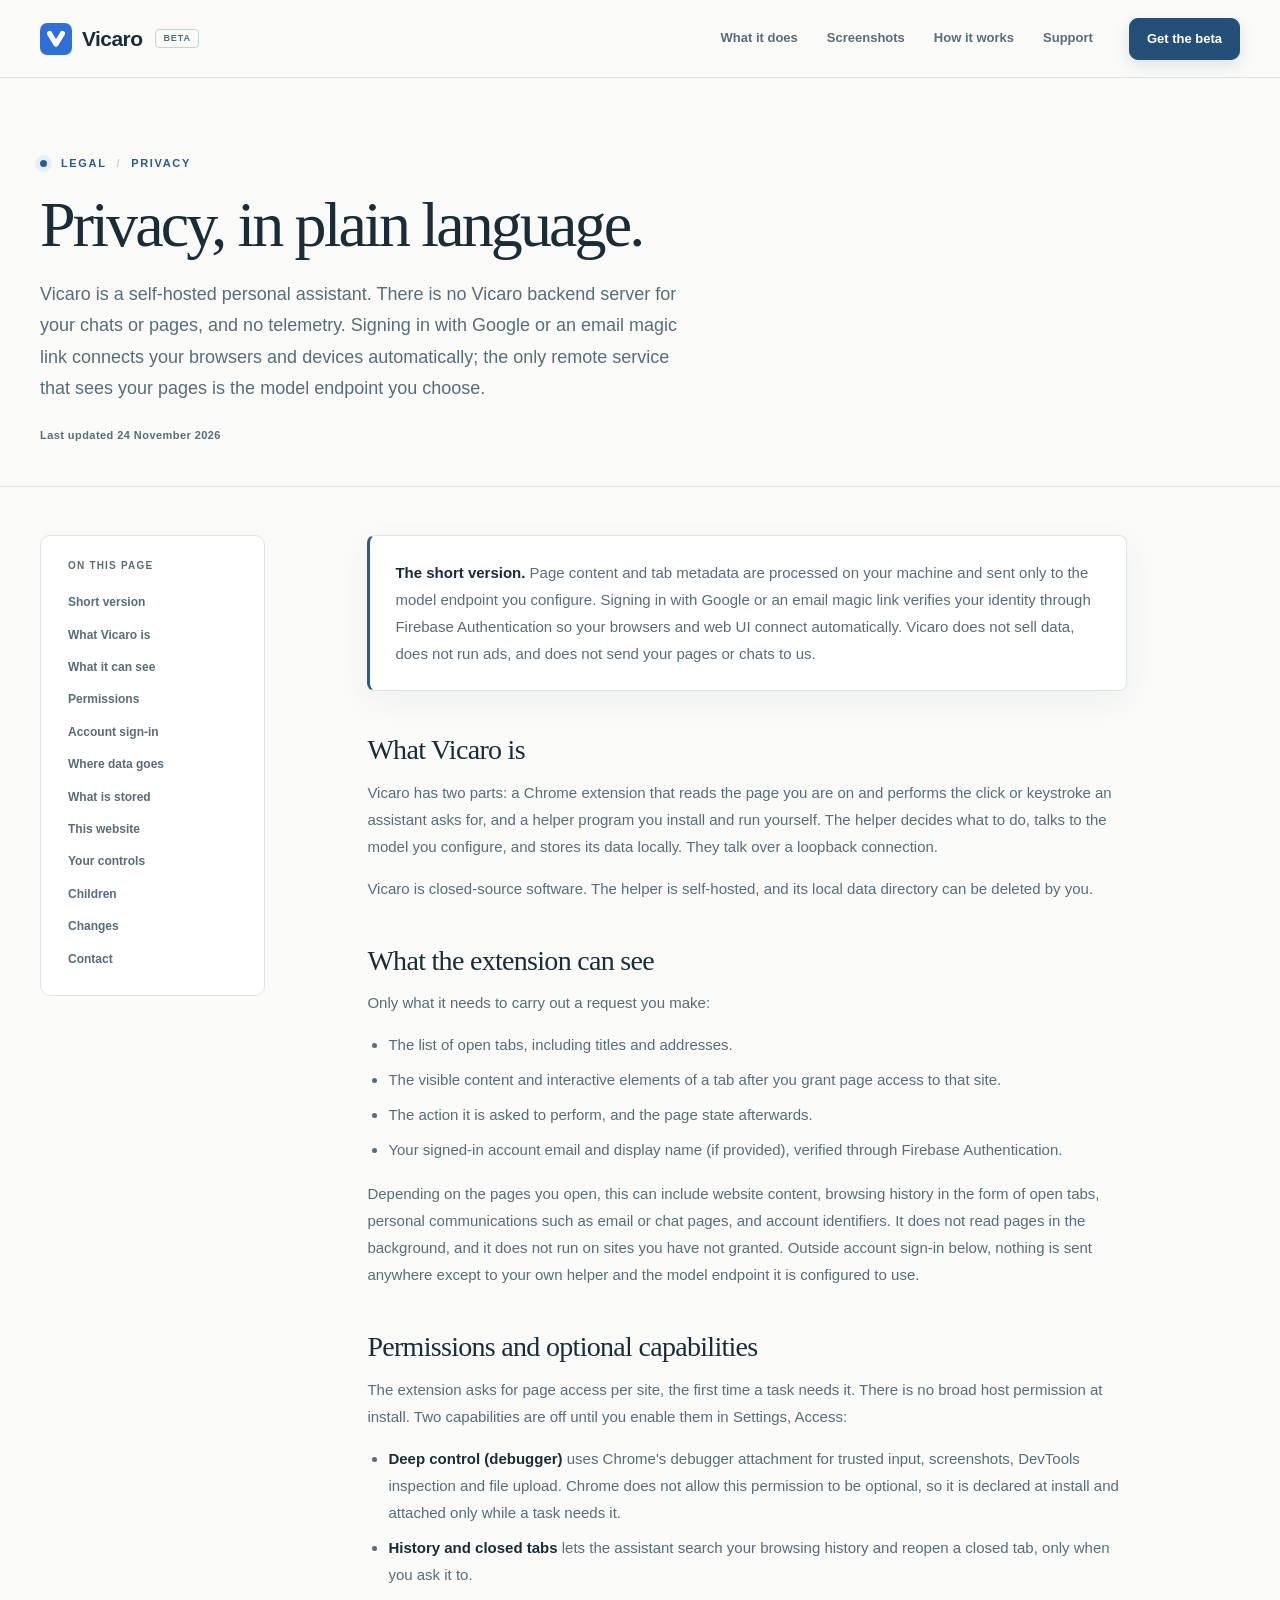
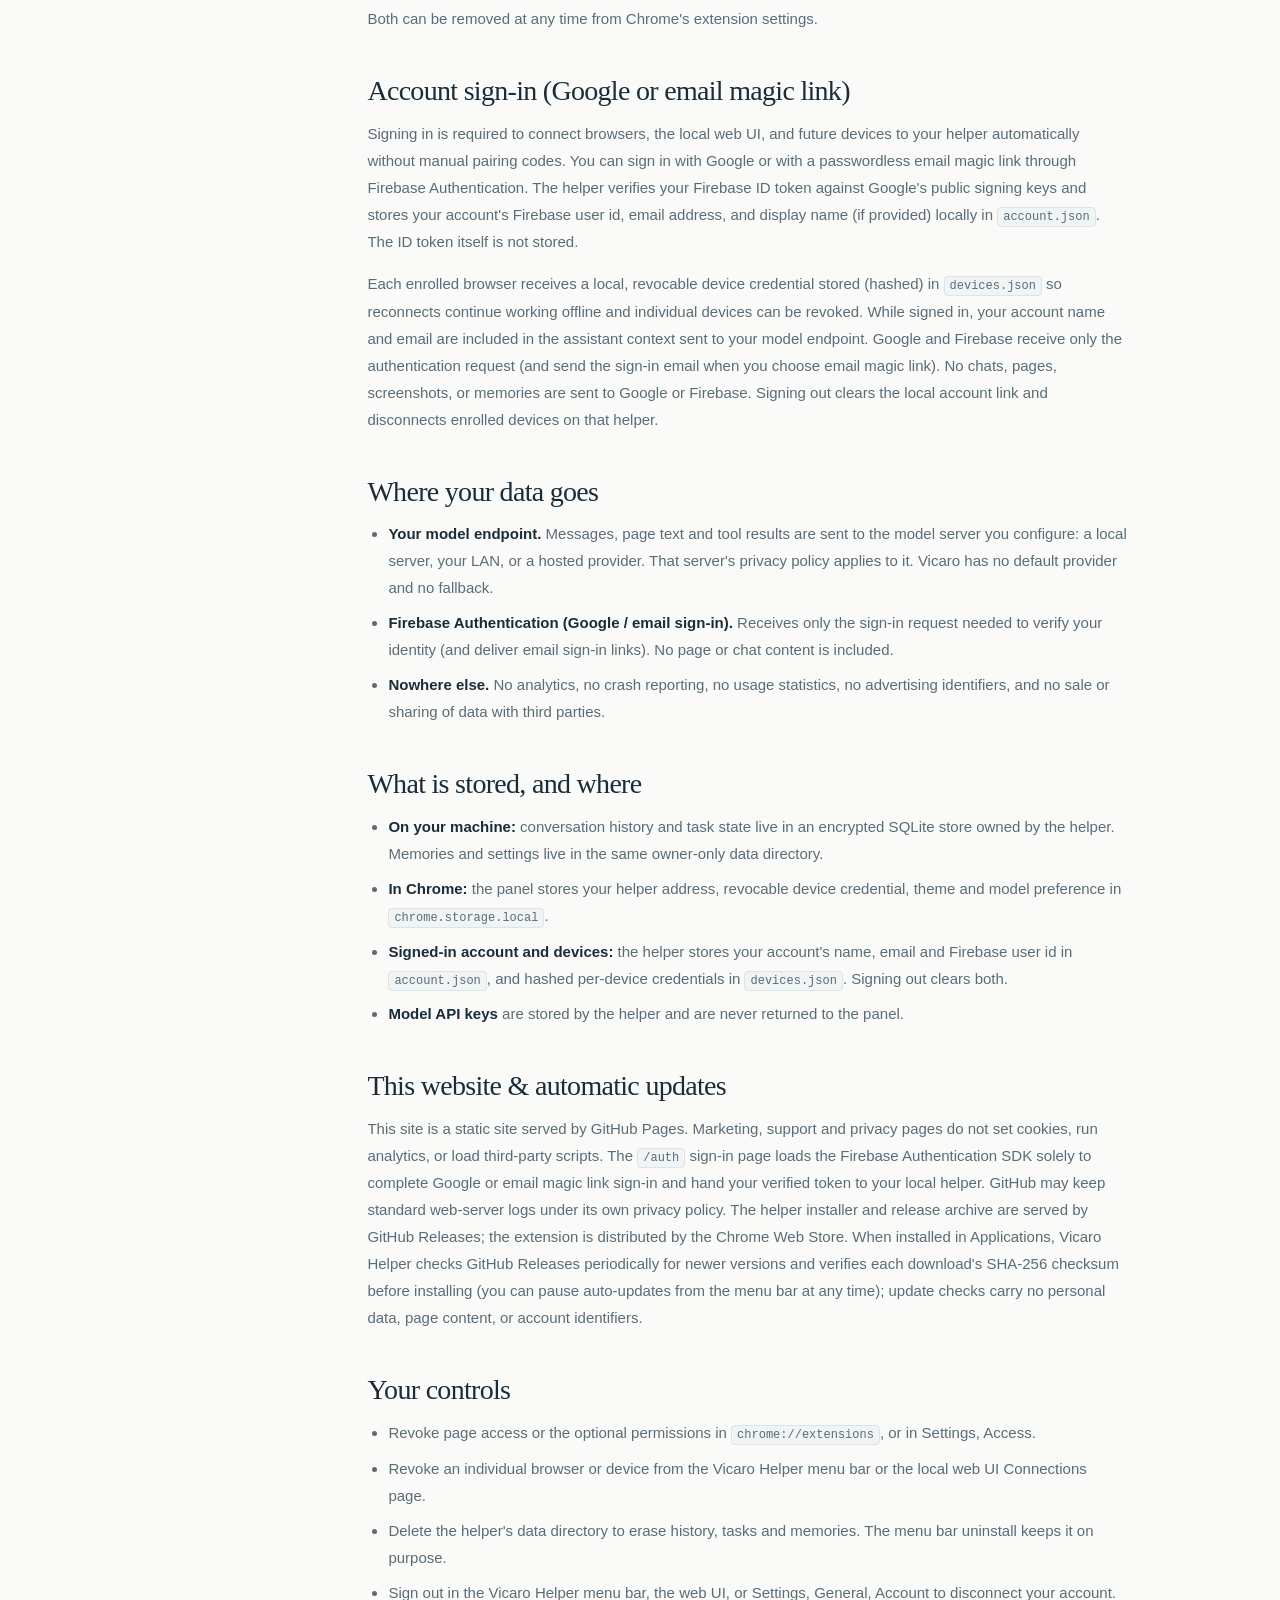
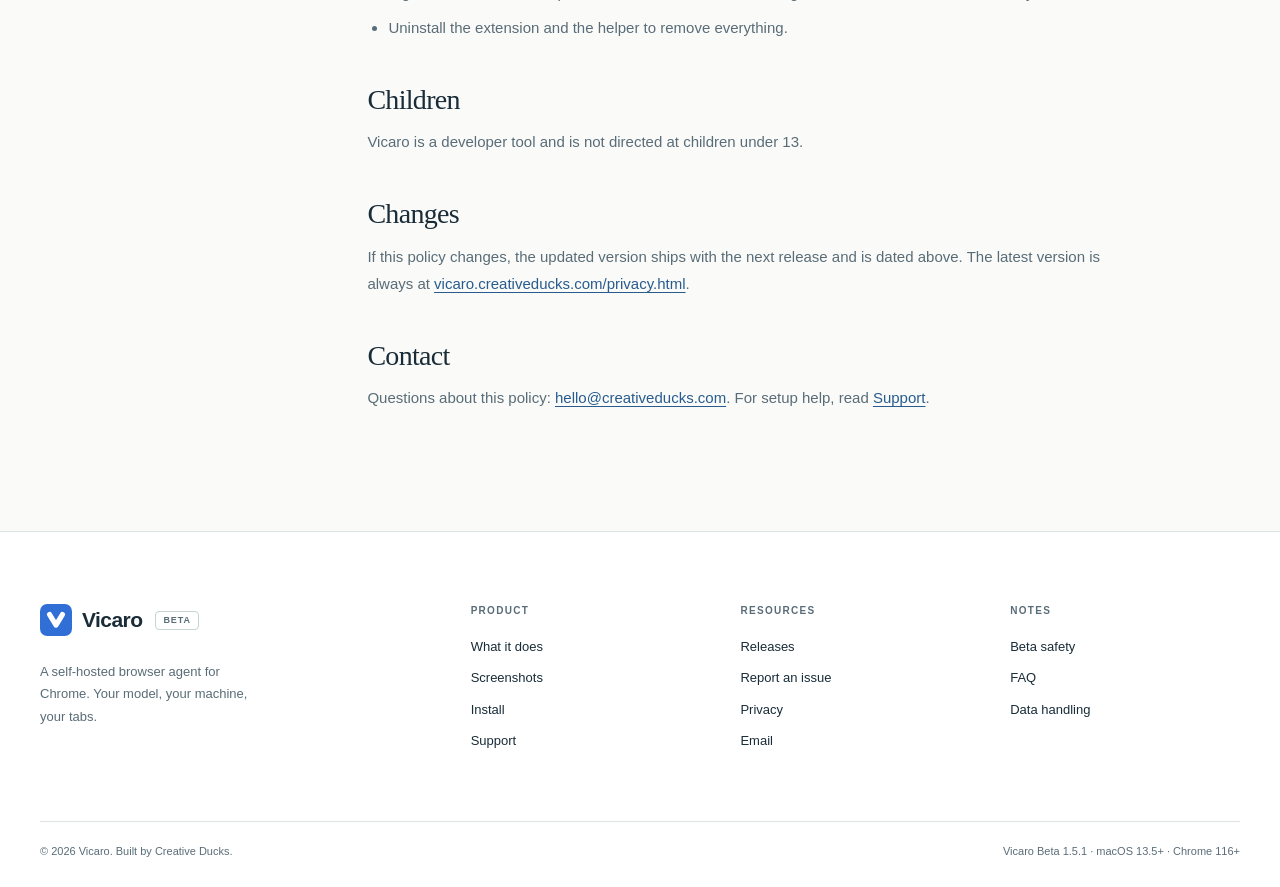
==== commit e1d8cc3e: "Release 1.5.1: update helper version metadata" ====
--- a/privacy.html
+++ b/privacy.html
@@ -232,7 +232,7 @@
     </div>
     <div class="footer-bottom">
       <span>&copy; 2026 Vicaro. Built by Creative Ducks.</span>
-      <span class="fine">Vicaro Beta 1.5.0 &middot; macOS 13.5+ &middot; Chrome 116+</span>
+      <span class="fine">Vicaro Beta 1.5.1 &middot; macOS 13.5+ &middot; Chrome 116+</span>
     </div>
   </div>
 </footer>
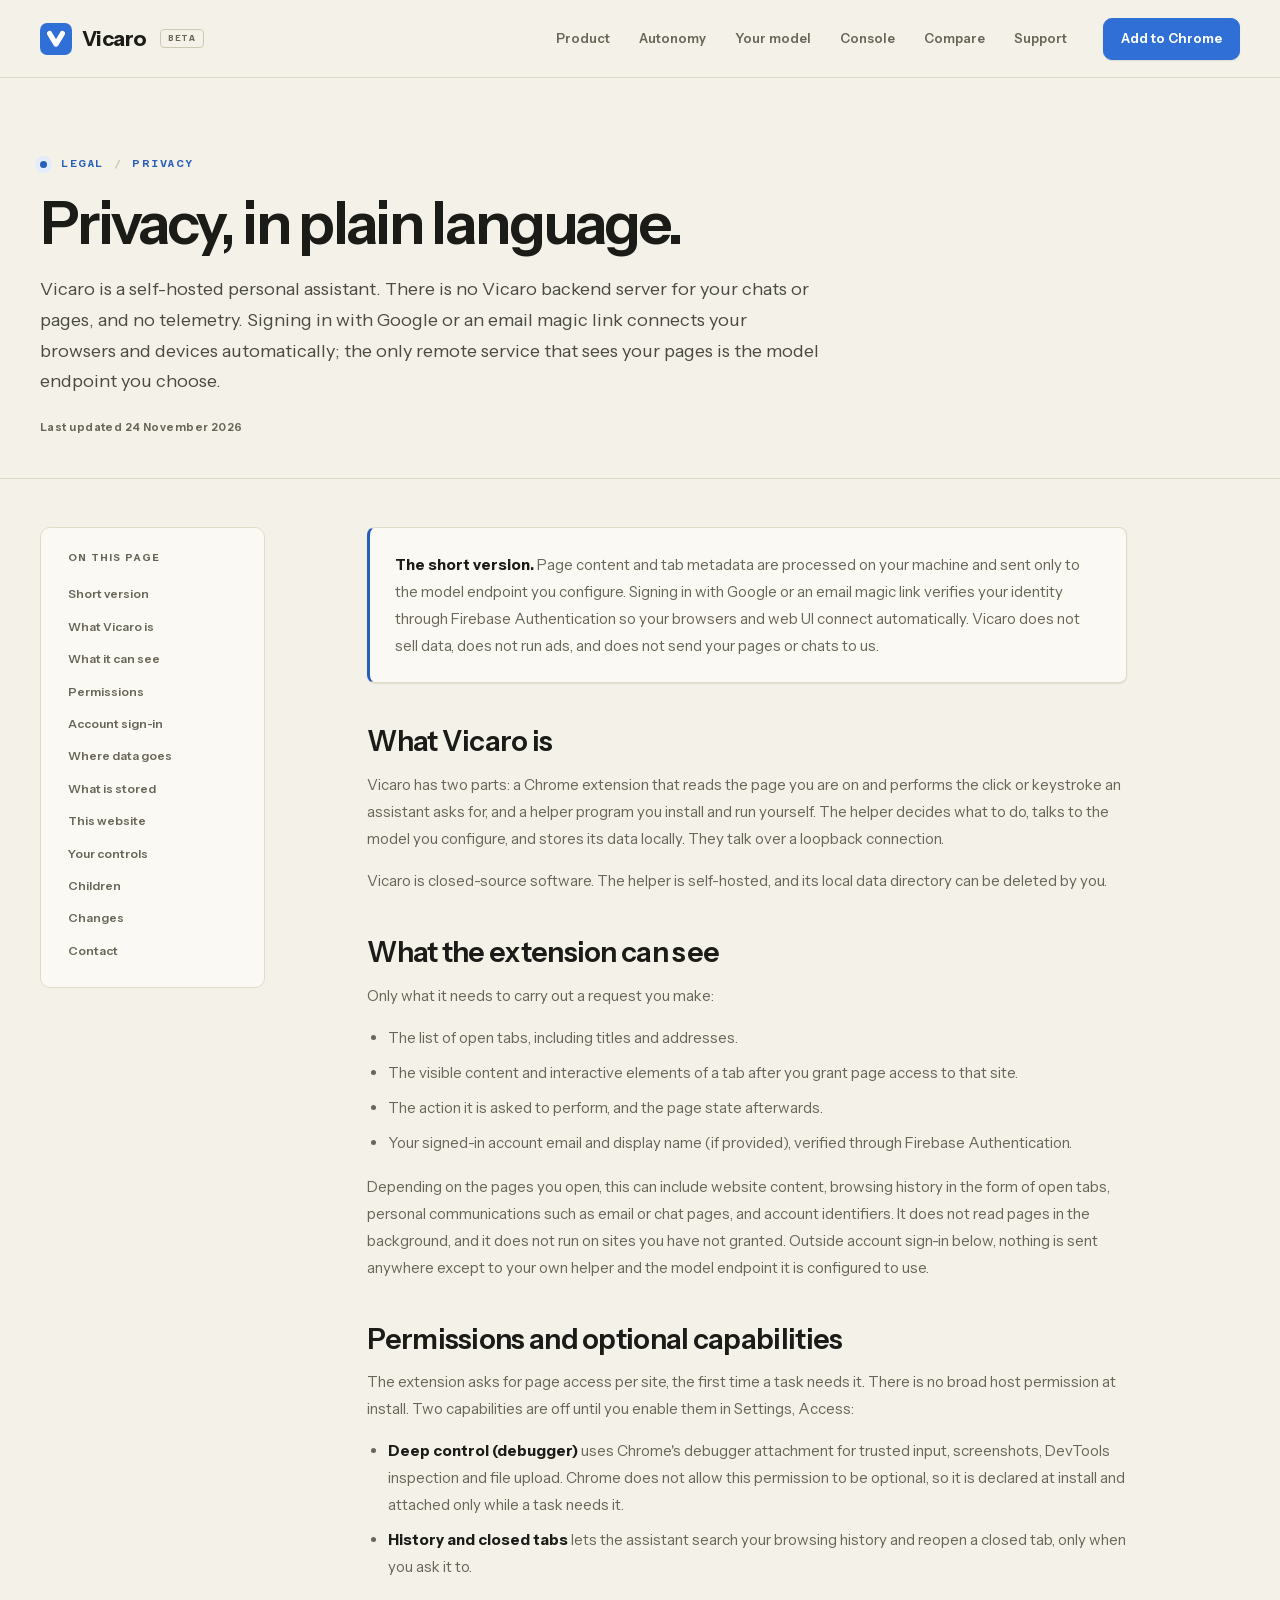
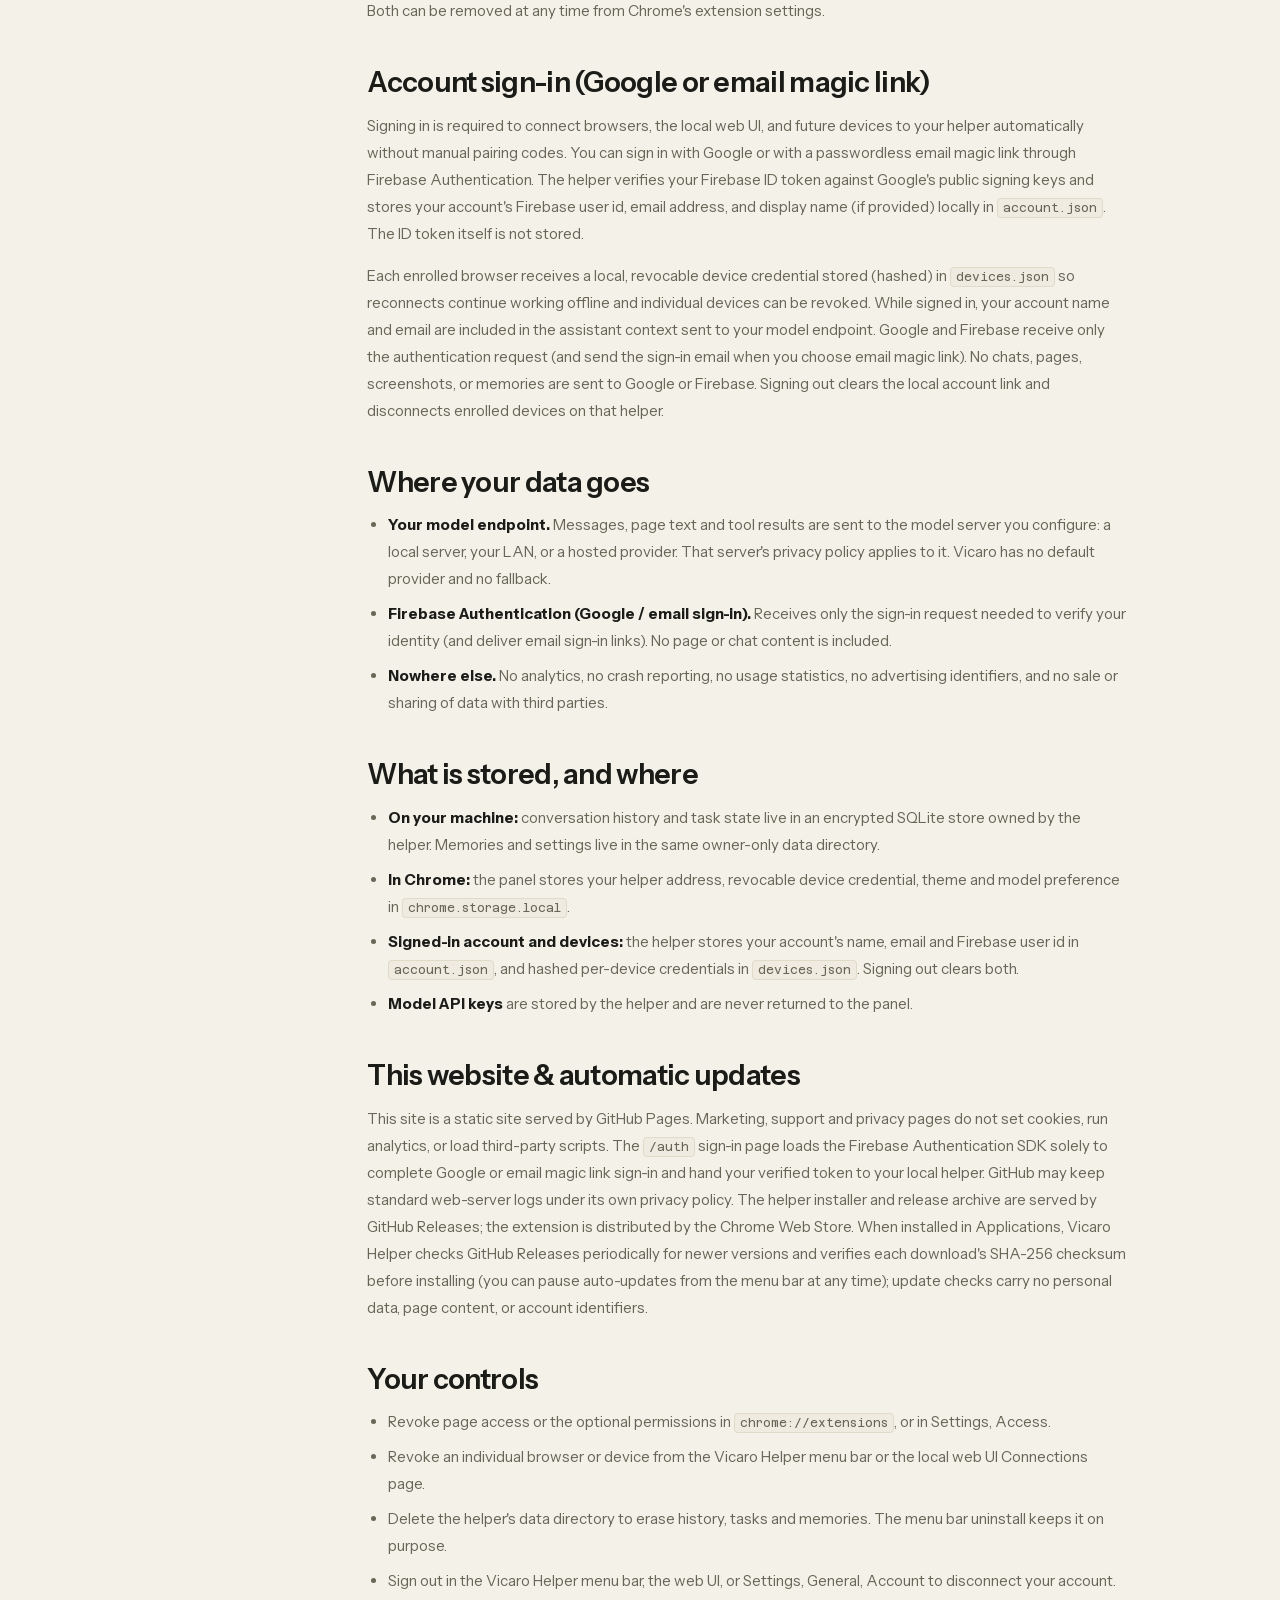
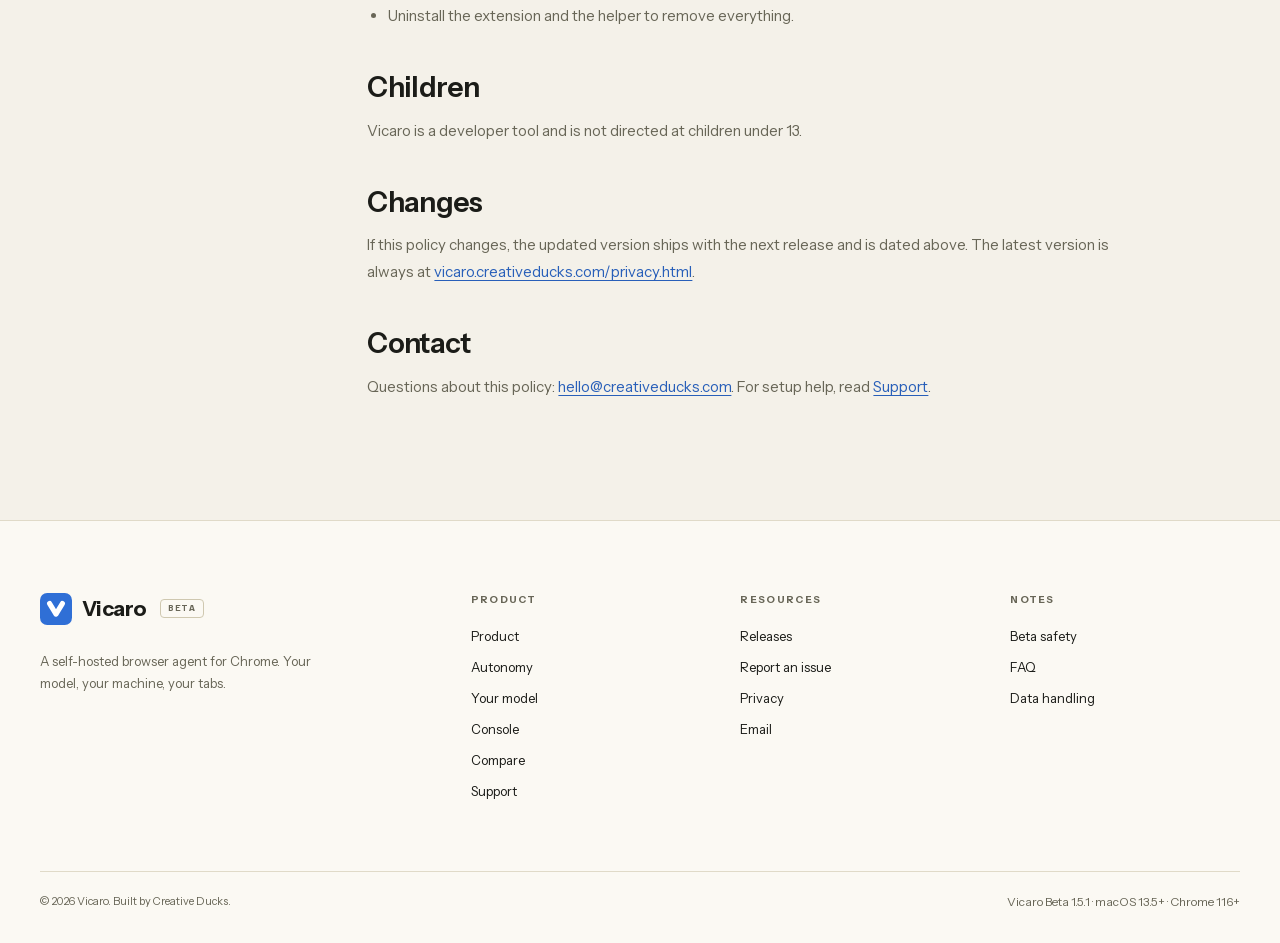
==== commit 6628cdfa: "Redesign the landing page around what Vicaro actually does Show the product instead of describing it" ====
--- a/privacy.html
+++ b/privacy.html
@@ -26,8 +26,8 @@
 <meta name="color-scheme" content="light dark">
 <meta name="robots" content="index,follow,max-image-preview:large,max-snippet:-1,max-video-preview:-1">
 <meta name="author" content="Vicaro">
-<meta name="theme-color" content="#fafbf9" media="(prefers-color-scheme: light)">
-<meta name="theme-color" content="#101a22" media="(prefers-color-scheme: dark)">
+<meta name="theme-color" content="#f4f1e9" media="(prefers-color-scheme: light)">
+<meta name="theme-color" content="#131410" media="(prefers-color-scheme: dark)">
 <link rel="stylesheet" href="site.css">
 <script type="application/ld+json">
 {
@@ -82,21 +82,25 @@
       <span class="word">Vicaro</span><span class="beta">Beta</span>
     </a>
     <nav class="nav" aria-label="Primary">
-      <a href="index.html#what">What it does</a>
-      <a href="index.html#screens">Screenshots</a>
-      <a href="index.html#how">How it works</a>
+      <a href="index.html#demo">Product</a>
+      <a href="index.html#autonomy">Autonomy</a>
+      <a href="index.html#models">Your model</a>
+      <a href="index.html#console">Console</a>
+      <a href="index.html#compare">Compare</a>
       <a href="support.html">Support</a>
     </nav>
-    <a class="btn small header-cta" href="index.html#install">Get the beta</a>
+    <a class="btn small header-cta" href="https://chromewebstore.google.com/detail/vicaro-beta/inemnoeadlodgmheeijooeknmladelok">Add to Chrome</a>
     <details class="menu">
       <summary aria-label="Menu"><svg viewBox="0 0 24 24" fill="none" stroke="currentColor" stroke-width="1.8" stroke-linecap="round" aria-hidden="true"><path d="M4 7h16M4 12h16M4 17h16"/></svg></summary>
       <div class="menu-panel">
-        <a href="index.html#what">What it does</a>
-        <a href="index.html#screens">Screenshots</a>
-        <a href="index.html#how">How it works</a>
+        <a href="index.html#demo">Product</a>
+        <a href="index.html#autonomy">Autonomy</a>
+        <a href="index.html#models">Your model</a>
+        <a href="index.html#console">Console</a>
+        <a href="index.html#compare">Compare</a>
         <a href="index.html#install">Install</a>
         <a href="support.html">Support</a>
-        <a class="btn small" href="index.html#install">Get the beta</a>
+        <a class="btn small" href="https://chromewebstore.google.com/detail/vicaro-beta/inemnoeadlodgmheeijooeknmladelok">Add to Chrome</a>
       </div>
     </details>
   </div>
@@ -211,9 +215,11 @@
       </div>
       <div class="footer-col">
         <h3>Product</h3>
-        <a href="index.html#what">What it does</a>
-        <a href="index.html#screens">Screenshots</a>
-        <a href="index.html#install">Install</a>
+        <a href="index.html#demo">Product</a>
+        <a href="index.html#autonomy">Autonomy</a>
+        <a href="index.html#models">Your model</a>
+        <a href="index.html#console">Console</a>
+        <a href="index.html#compare">Compare</a>
         <a href="support.html">Support</a>
       </div>
       <div class="footer-col">
--- a/site.css
+++ b/site.css
@@ -1,387 +1,850 @@
-/* Vicaro public site: shared design system */
+/* Vicaro public site: shared design system
+   Warm paper and ink, Vicaro blue for interaction. Tokens mirror the product's
+   brand/tokens.css. Light by default; dark follows the OS. */
+
+/* ---------- fonts ---------- */
+@font-face {
+  font-family: "Instrument Sans";
+  src: url("assets/fonts/instrument-sans.woff2") format("woff2");
+  font-weight: 100 900;
+  font-style: normal;
+  font-display: swap;
+}
+@font-face {
+  font-family: "Instrument Serif";
+  src: url("assets/fonts/instrument-serif-italic.woff2") format("woff2");
+  font-weight: 400;
+  font-style: italic;
+  font-display: swap;
+}
+@font-face {
+  font-family: "Azeret Mono";
+  src: url("assets/fonts/azeret-mono.woff2") format("woff2");
+  font-weight: 100 900;
+  font-style: normal;
+  font-display: swap;
+}
+
+/* ---------- tokens ---------- */
 :root {
   color-scheme: light dark;
-  --bg: #fafbf9;
-  --surface: #ffffff;
-  --surface-2: #f0f4f4;
-  --hero-field: #e8f0f1;
-  --ink: #192c38;
-  --muted: #596c77;
-  --line: #dce5e4;
-  --line-strong: #c7d4d4;
-  --accent: #285b8e;
-  --accent-hover: #173f6b;
-  --accent-soft: #e8f0f6;
-  --btn-bg: #244f78;
-  --btn-ink: #fff;
-  --btn-bg-hover: #183e64;
-  --ok: #377a66;
-  --ok-soft: #e1f0e9;
-  --warn-bg: #f8f3e8;
-  --warn-line: #e7d9bb;
-  --warn-ink: #6b5735;
-  --header-bg: rgba(250, 251, 249, .9);
-  --shadow: 0 28px 65px rgba(29, 52, 65, .14), 0 4px 14px rgba(29, 52, 65, .05);
-  --shadow-sm: 0 10px 30px rgba(29, 52, 65, .055);
+  --paper: #f4f1e9;
+  --panel: #fbf9f3;
+  --panel-2: #efebe0;
+  --ink: #1b1c18;
+  --ink-2: #4a4b42;
+  --muted: #686657;
+  --line: #e0dac8;
+  --line-2: #cfc8b0;
+  --brand: #2f6fd6;
+  --brand-hover: #245ab3;
+  --on-brand: #fff;
+  --signal: #285fb9;
+  --signal-soft: #e2ecfb;
+  --attention: #b64a1f;
+  --danger: #b32d23;
+  --ok: #1c7a44;
+  --ok-bg: #e4f1e6;
+  --warn: #9a5a00;
+  --warn-bg: #f8ecd2;
+  --bad: #bd2918;
+  --bad-bg: #f8e3de;
+  --grid-dot: rgba(27, 28, 24, .055);
+  --shadow: 0 18px 40px -24px rgba(27, 28, 24, .45);
+  --shadow-sm: 0 1px 2px rgba(27, 28, 24, .06), 0 1px 1px rgba(27, 28, 24, .04);
+  --header-bg: rgba(244, 241, 233, .88);
+  --sans: "Instrument Sans", -apple-system, "Segoe UI", sans-serif;
+  --serif: "Instrument Serif", Georgia, serif;
+  --mono: "Azeret Mono", ui-monospace, SFMono-Regular, Menlo, monospace;
+  --r-xs: 4px;
+  --r-sm: 6px;
+  --r-md: 10px;
+  --r-lg: 16px;
+  --r-pill: 999px;
   --max: 1200px;
   --header: 78px;
-  --font: "Avenir Next", Avenir, "Segoe UI", sans-serif;
-  --display: "Iowan Old Style", "Palatino Linotype", "Book Antiqua", Palatino, Georgia, serif;
-  --mono: ui-monospace, SFMono-Regular, Menlo, Consolas, monospace;
 }
 
 @media (prefers-color-scheme: dark) {
   :root {
-    --bg: #101a22;
-    --surface: #182630;
-    --surface-2: #1d2d37;
-    --hero-field: #21343d;
-    --ink: #eff4f2;
-    --muted: #b0c0c5;
-    --line: #31434a;
-    --line-strong: #496067;
-    --accent: #a6c9ea;
-    --accent-hover: #c9e0f6;
-    --accent-soft: #253e4e;
-    --btn-bg: #d7e8f3;
-    --btn-ink: #19354b;
-    --btn-bg-hover: #eef7fc;
-    --ok: #82cfad;
-    --ok-soft: #25473d;
-    --warn-bg: #302d25;
-    --warn-line: #625a48;
-    --warn-ink: #e9d8b8;
-    --header-bg: rgba(16, 26, 34, .91);
-    --shadow: 0 28px 65px rgba(0, 0, 0, .3), 0 4px 14px rgba(0, 0, 0, .16);
-    --shadow-sm: 0 10px 30px rgba(0, 0, 0, .16);
+    --paper: #131410;
+    --panel: #1a1b16;
+    --panel-2: #21221b;
+    --ink: #ece7d8;
+    --ink-2: #c9c4b3;
+    --muted: #a09b88;
+    --line: #2b2c24;
+    --line-2: #3c3d32;
+    --signal: #92baff;
+    --signal-soft: #1a2b43;
+    --attention: #ff9a70;
+    --ok: #74c795;
+    --ok-bg: #16281c;
+    --warn: #e0aa55;
+    --warn-bg: #2e2411;
+    --bad: #ef7b6d;
+    --bad-bg: #331a15;
+    --grid-dot: rgba(236, 231, 216, .05);
+    --shadow: 0 18px 40px -24px rgba(0, 0, 0, .8);
+    --shadow-sm: 0 1px 2px rgba(0, 0, 0, .4);
+    --header-bg: rgba(19, 20, 16, .88);
   }
 }
 
+/* The hero band and the panel replica use the product's dark palette in both
+   OS modes; the webpage mock inside stays light. */
+.scope-dark {
+  color-scheme: dark;
+  color: var(--ink);
+  --paper: #131410;
+  --panel: #1a1b16;
+  --panel-2: #21221b;
+  --ink: #ece7d8;
+  --ink-2: #c9c4b3;
+  --muted: #a09b88;
+  --line: #2b2c24;
+  --line-2: #3c3d32;
+  --signal: #92baff;
+  --signal-soft: #1a2b43;
+  --attention: #ff9a70;
+  --ok: #74c795;
+  --ok-bg: #16281c;
+  --warn: #e0aa55;
+  --warn-bg: #2e2411;
+  --bad: #ef7b6d;
+  --bad-bg: #331a15;
+  --grid-dot: rgba(236, 231, 216, .05);
+  --shadow: 0 18px 40px -24px rgba(0, 0, 0, .8);
+  --shadow-sm: 0 1px 2px rgba(0, 0, 0, .4);
+}
+.scope-light {
+  color-scheme: light;
+  color: var(--ink);
+  --paper: #f4f1e9;
+  --panel: #fbf9f3;
+  --panel-2: #efebe0;
+  --ink: #1b1c18;
+  --ink-2: #4a4b42;
+  --muted: #686657;
+  --line: #e0dac8;
+  --line-2: #cfc8b0;
+  --signal: #285fb9;
+  --signal-soft: #e2ecfb;
+  --attention: #b64a1f;
+  --ok: #1c7a44;
+  --ok-bg: #e4f1e6;
+  --warn: #9a5a00;
+  --warn-bg: #f8ecd2;
+  --bad: #bd2918;
+  --bad-bg: #f8e3de;
+  --grid-dot: rgba(27, 28, 24, .055);
+  --shadow: 0 18px 40px -24px rgba(27, 28, 24, .45);
+  --shadow-sm: 0 1px 2px rgba(27, 28, 24, .06), 0 1px 1px rgba(27, 28, 24, .04);
+}
+
+/* ---------- base ---------- */
 *, *::before, *::after { box-sizing: border-box; }
 html { scroll-behavior: smooth; -webkit-text-size-adjust: 100%; }
-body { margin: 0; background: var(--bg); color: var(--ink); font: 16px/1.7 var(--font); -webkit-font-smoothing: antialiased; text-rendering: optimizeLegibility; }
+body { margin: 0; background: var(--paper); color: var(--ink); font: 16px/1.7 var(--sans); -webkit-font-smoothing: antialiased; text-rendering: optimizeLegibility; }
 img { display: block; max-width: 100%; height: auto; }
-a { color: var(--accent); text-decoration: none; }
-a:hover { color: var(--accent-hover); text-decoration: underline; text-underline-offset: 3px; }
-p a, li a, .store-status a, .install-note a, .legal a, .contact-band a { text-decoration: underline; text-underline-offset: 3px; }
+[hidden] { display: none !important; }
+a { color: var(--signal); text-decoration: none; }
+a:hover { color: var(--brand-hover); text-decoration: underline; text-underline-offset: 3px; }
+@media (prefers-color-scheme: dark) { a:hover { color: var(--signal); } }
+p a:not(.btn), li a:not(.btn), .install-note a, .legal a, .contact-band a, .fine a { text-decoration: underline; text-underline-offset: 3px; }
 button, input, textarea, select { font: inherit; }
-:focus-visible { outline: 3px solid var(--accent); outline-offset: 4px; }
-::selection { background: var(--accent); color: var(--surface); }
-.skip { position: fixed; top: -80px; left: 16px; z-index: 100; padding: 10px 16px; border-radius: 8px; background: var(--ink); color: var(--bg); font-weight: 700; }
-.skip:focus { top: 14px; color: var(--bg); text-decoration: none; }
+:focus-visible { outline: 2px solid var(--signal); outline-offset: 3px; }
+::selection { background: var(--brand); color: var(--on-brand); }
+.skip { position: fixed; top: -80px; left: 16px; z-index: 100; padding: 10px 16px; border-radius: 8px; background: var(--ink); color: var(--paper); font-weight: 700; }
+.skip:focus { top: 14px; color: var(--paper); text-decoration: none; }
 .wrap { width: min(var(--max), calc(100% - 64px)); margin-inline: auto; }
 .narrow { width: min(760px, calc(100% - 64px)); margin-inline: auto; }
-.mono { font-family: var(--mono); overflow-wrap: anywhere; }
-.eyebrow, .kicker { margin: 0 0 20px; color: var(--accent); font: 700 11px/1.4 var(--font); letter-spacing: .15em; text-transform: uppercase; }
+.mono { font-family: var(--mono); font-variant-numeric: tabular-nums; overflow-wrap: anywhere; }
+.vh { position: absolute; width: 1px; height: 1px; overflow: hidden; clip: rect(0 0 0 0); white-space: nowrap; }
+.dots-bg { background-image: radial-gradient(var(--grid-dot) 1px, transparent 1.4px); background-size: 24px 24px; }
+.eyebrow, .kicker { margin: 0 0 20px; color: var(--signal); font: 600 11px/1.5 var(--mono); letter-spacing: .14em; text-transform: uppercase; }
 .eyebrow { display: flex; align-items: center; flex-wrap: wrap; gap: 10px; }
-.eyebrow::before { content: ""; width: 7px; height: 7px; border-radius: 50%; background: var(--accent); box-shadow: 0 0 0 5px var(--accent-soft); margin-right: 4px; }
-.eyebrow .sep { color: var(--line-strong); }
-
-.btn { display: inline-flex; align-items: center; justify-content: center; gap: 18px; min-height: 50px; padding: 0 21px; border: 1px solid var(--btn-bg); border-radius: 9px; background: var(--btn-bg); color: var(--btn-ink); font-size: 14px; font-weight: 700; line-height: 1.2; white-space: nowrap; box-shadow: 0 6px 16px rgba(28, 60, 83, .12); transition: transform .2s ease, background .2s ease, border-color .2s ease, box-shadow .2s ease; }
-.btn:hover { transform: translateY(-2px); border-color: var(--btn-bg-hover); background: var(--btn-bg-hover); color: var(--btn-ink); text-decoration: none; box-shadow: 0 10px 22px rgba(28, 60, 83, .18); }
+.eyebrow::before { content: ""; width: 7px; height: 7px; border-radius: 50%; background: var(--signal); box-shadow: 0 0 0 5px var(--signal-soft); margin-right: 4px; }
+.eyebrow .sep { color: var(--line-2); }
+h1 em, h2 em, .page-hero h1 em { font-family: var(--serif); font-style: italic; font-weight: 400; }
+
+/* ---------- buttons ---------- */
+.btn { display: inline-flex; align-items: center; justify-content: center; gap: 18px; min-height: 50px; padding: 0 21px; border: 1px solid var(--brand); border-radius: 9px; background: var(--brand); color: var(--on-brand); font-size: 14px; font-weight: 650; line-height: 1.2; white-space: nowrap; box-shadow: var(--shadow-sm); transition: transform .2s ease, background .2s ease, border-color .2s ease, box-shadow .2s ease; }
+.btn:hover { transform: translateY(-2px); border-color: var(--brand-hover); background: var(--brand-hover); color: var(--on-brand); text-decoration: none; }
 .btn:active { transform: translateY(0); }
 .btn.arrow::after { content: "→"; font-size: 16px; font-weight: 400; transition: transform .2s ease; }
 .btn.arrow:hover::after { transform: translateX(3px); }
-.btn.ghost { border-color: var(--line-strong); background: transparent; color: var(--ink); box-shadow: none; }
-.btn.ghost:hover { border-color: var(--accent); background: var(--surface); color: var(--accent); }
+.btn.ghost { border-color: var(--line-2); background: transparent; color: var(--ink); box-shadow: none; }
+.btn.ghost:hover { border-color: var(--signal); background: var(--panel); color: var(--signal); }
 .btn.small { min-height: 42px; padding-inline: 17px; font-size: 13px; }
 .btn svg { width: 16px; height: 16px; }
-.pill { display: inline-flex; align-items: center; gap: 7px; padding: 5px 11px; border: 1px solid var(--line); border-radius: 999px; background: var(--surface); color: var(--muted); font-size: 12px; font-weight: 600; white-space: nowrap; }
+.pill { display: inline-flex; align-items: center; gap: 7px; padding: 5px 11px; border: 1px solid var(--line); border-radius: var(--r-pill); background: var(--panel); color: var(--muted); font-size: 12px; font-weight: 600; white-space: nowrap; }
 .pill .dot { width: 6px; height: 6px; border-radius: 50%; background: var(--ok); }
-.pill.warn { border-color: var(--warn-line); background: var(--warn-bg); color: var(--warn-ink); }
-
-/* Navigation */
-.site-header { position: sticky; top: 0; z-index: 50; height: var(--header); border-bottom: 1px solid var(--line); background: var(--header-bg); backdrop-filter: blur(18px); -webkit-backdrop-filter: blur(18px); }
+.pill.warn { border-color: var(--warn); background: var(--warn-bg); color: var(--warn); }
+
+/* ---------- header ---------- */
+.site-header { position: sticky; top: 0; z-index: 50; height: var(--header); border-bottom: 1px solid var(--line); background: var(--header-bg); backdrop-filter: blur(18px); -webkit-backdrop-filter: blur(18px); transition: background-color .3s ease, border-color .3s ease, color .3s ease; }
+/* index only: dark header while the dark hero band is underneath it;
+   home.js removes .over-dark once the hero scrolls past */
+.site-header.over-dark {
+  color-scheme: dark;
+  --paper: #131410;
+  --panel: #1a1b16;
+  --panel-2: #21221b;
+  --ink: #ece7d8;
+  --ink-2: #c9c4b3;
+  --muted: #a09b88;
+  --line: #2b2c24;
+  --line-2: #3c3d32;
+  --signal: #92baff;
+  --signal-soft: #1a2b43;
+  --attention: #ff9a70;
+  --ok: #74c795;
+  --ok-bg: #16281c;
+  --warn: #e0aa55;
+  --warn-bg: #2e2411;
+  --bad: #ef7b6d;
+  --bad-bg: #331a15;
+  --shadow: 0 18px 40px -24px rgba(0, 0, 0, .8);
+  --shadow-sm: 0 1px 2px rgba(0, 0, 0, .4);
+  --header-bg: rgba(19, 20, 16, .88);
+}
+.site-header .brand, .site-header .menu summary { transition: color .3s ease, border-color .3s ease, background-color .3s ease; }
 .header-inner { height: 100%; display: flex; align-items: center; gap: 30px; }
-.brand { display: inline-flex; align-items: center; gap: 10px; color: var(--ink); font-weight: 750; letter-spacing: -.035em; white-space: nowrap; }
+.brand { display: inline-flex; align-items: center; gap: 10px; color: var(--ink); font-weight: 700; letter-spacing: -.035em; white-space: nowrap; }
 .brand:hover { color: var(--ink); text-decoration: none; }
 .brand .mark { width: 32px; height: 32px; flex: none; }
 .brand .mark svg { display: block; width: 100%; height: 100%; }
 .brand .word { font-size: 21px; }
-.brand .beta { margin-left: 3px; padding: 4px 7px; border: 1px solid var(--line-strong); border-radius: 4px; color: var(--muted); font: 700 9px/1 var(--font); letter-spacing: .1em; text-transform: uppercase; }
+.brand .beta { margin-left: 3px; padding: 4px 7px; border: 1px solid var(--line-2); border-radius: var(--r-xs); color: var(--muted); font: 600 9px/1 var(--mono); letter-spacing: .1em; text-transform: uppercase; }
 .nav { display: flex; align-items: center; gap: 29px; margin-left: auto; }
-.nav a { position: relative; color: var(--muted); font-size: 13px; font-weight: 650; transition: color .2s ease; }
+.nav a { position: relative; color: var(--muted); font-size: 13px; font-weight: 600; transition: color .2s ease; }
 .nav a:hover, .nav a[aria-current="page"] { color: var(--ink); text-decoration: none; }
-.nav a[aria-current="page"]::after { content: ""; position: absolute; right: 0; bottom: -9px; left: 0; height: 2px; background: var(--accent); }
+.nav a[aria-current="page"]::after { content: ""; position: absolute; right: 0; bottom: -9px; left: 0; height: 2px; background: var(--signal); }
 .header-cta { margin-left: 6px; }
 .menu { position: relative; display: none; margin-left: auto; }
-.menu summary { display: grid; place-items: center; width: 44px; height: 44px; list-style: none; cursor: pointer; border: 1px solid var(--line); border-radius: 9px; background: var(--surface); color: var(--ink); }
+.menu summary { display: grid; place-items: center; width: 44px; height: 44px; list-style: none; cursor: pointer; border: 1px solid var(--line); border-radius: 9px; background: var(--panel); color: var(--ink); }
 .menu summary::-webkit-details-marker { display: none; }
 .menu summary svg { width: 19px; height: 19px; }
-.menu[open] summary { border-color: var(--accent); }
-.menu-panel { position: absolute; top: calc(100% + 10px); right: 0; min-width: 230px; padding: 9px; border: 1px solid var(--line); border-radius: 12px; background: var(--surface); box-shadow: var(--shadow); }
+.menu[open] summary { border-color: var(--signal); }
+.menu-panel { position: absolute; top: calc(100% + 10px); right: 0; min-width: 230px; padding: 9px; border: 1px solid var(--line); border-radius: 12px; background: var(--panel); box-shadow: var(--shadow); }
 .menu-panel a { display: block; padding: 10px 12px; border-radius: 7px; color: var(--ink); font-size: 14px; font-weight: 650; }
-.menu-panel a:hover, .menu-panel a[aria-current="page"] { background: var(--surface-2); text-decoration: none; }
-.menu-panel .btn { display: flex; width: 100%; margin-top: 6px; color: var(--btn-ink); }
-.menu-panel .btn:hover { background: var(--btn-bg-hover); }
-
-/* Hero */
-.hero { padding: 58px 0 48px; overflow: clip; }
-.hero-grid { display: grid; grid-template-columns: .91fr 1.09fr; gap: clamp(40px, 6vw, 90px); align-items: center; }
-.hero-copy { padding: 20px 0; }
-.hero h1 { max-width: 11ch; margin: 0 0 24px; font: 500 clamp(52px, 5.3vw, 76px)/1.04 var(--display); letter-spacing: -.045em; }
-.hero h1 em { color: var(--accent); font-weight: 400; }
-.lede { max-width: 50ch; margin: 0; color: var(--muted); font-size: clamp(16px, 1.45vw, 18px); line-height: 1.75; }
-.cta { display: flex; flex-wrap: wrap; gap: 10px; margin: 32px 0 31px; }
-.hero-meta { display: flex; flex-wrap: wrap; gap: 10px 20px; margin: 0; padding: 0; list-style: none; color: var(--muted); font-size: 12px; font-weight: 600; }
-.hero-meta li { display: inline-flex; align-items: center; gap: 8px; }
-.hero-meta li::before { content: ""; width: 5px; height: 5px; border-radius: 50%; background: var(--ok); }
-.hero-visual { position: relative; min-width: 0; padding: 23px 24px 18px; border: 1px solid var(--line); border-radius: 18px; background: var(--hero-field); }
-.visual-topline { display: flex; justify-content: space-between; gap: 10px; margin: 0 0 16px; color: var(--muted); font-size: 10px; font-weight: 700; letter-spacing: .1em; text-transform: uppercase; }
-.visual-topline span:last-child { font: 600 9px/1.5 var(--mono); letter-spacing: .08em; }
-.browser { overflow: hidden; border: 1px solid #c4d0d2; border-radius: 11px; background: #fbfcfb; box-shadow: var(--shadow); }
-.browser-bar { display: flex; align-items: center; gap: 11px; height: 37px; padding: 0 12px; border-bottom: 1px solid #dfe7e6; background: #f5f8f7; }
+.menu-panel a:hover, .menu-panel a[aria-current="page"] { background: var(--panel-2); text-decoration: none; }
+.menu-panel .btn { display: flex; width: 100%; margin-top: 6px; color: var(--on-brand); }
+.menu-panel .btn:hover { background: var(--brand-hover); }
+
+/* ---------- hero (dark band in both OS modes) ---------- */
+.hero { padding: 60px 0 56px; overflow: clip; background-color: var(--paper); color: var(--ink); background-image: radial-gradient(var(--grid-dot) 1px, transparent 1.4px); background-size: 24px 24px; border-bottom: 1px solid var(--line); }
+.hero-copy { max-width: 820px; }
+@media (min-width: 761px) {
+  .hero-copy { margin-inline: auto; text-align: center; }
+  .hero-copy h1, .hero-copy .lede { margin-inline: auto; }
+  .hero-copy .eyebrow, .hero-copy .cta, .hero-copy .hero-meta { justify-content: center; }
+}
+.hero h1 { max-width: 14ch; margin: 0 0 22px; font: 640 clamp(46px, 5vw, 68px)/1.03 var(--sans); letter-spacing: -.045em; }
+.hero h1 em { color: var(--signal); font-size: 1.04em; }
+.lede { max-width: 56ch; margin: 0; color: var(--ink-2); font-size: clamp(16px, 1.45vw, 18px); line-height: 1.7; }
+.cta { display: flex; flex-wrap: wrap; gap: 10px; margin: 30px 0 18px; }
+.hero-req { margin: 0 0 22px; color: var(--muted); font-size: 12px; font-weight: 600; }
+.hero-meta { display: flex; flex-wrap: wrap; gap: 8px; margin: 0 0 20px; padding: 0; list-style: none; }
+.hero-meta li { display: inline-flex; align-items: center; gap: 8px; padding: 6px 12px; border: 1px solid var(--line); border-radius: var(--r-pill); background: var(--panel); color: var(--ink-2); font: 500 10.5px/1.4 var(--mono); letter-spacing: .01em; }
+.hero-meta li::before { content: ""; width: 5px; height: 5px; flex: none; border-radius: 50%; background: var(--ok); }
+.hero-honest { margin: 0; font-size: 12px; color: var(--warn); }
+.hero-honest a { color: inherit; font-weight: 600; }
+
+/* scenario tabs + replay frame */
+.hero-visual { margin-top: 44px; }
+.replay-tabs { display: flex; flex-wrap: wrap; align-items: center; gap: 8px; margin: 0 0 14px; }
+.replay-tab { padding: 8px 14px; border: 1px solid var(--line-2); border-radius: var(--r-pill); background: transparent; color: var(--muted); cursor: pointer; font: 600 12px/1 var(--sans); letter-spacing: .01em; transition: border-color .15s ease, color .15s ease, background .15s ease; }
+.replay-tab:hover { border-color: var(--signal); color: var(--ink); }
+.replay-tab[aria-selected="true"] { border-color: var(--signal); background: var(--signal-soft); color: var(--ink); }
+.replay-ctl { display: inline-flex; align-items: center; gap: 6px; margin-left: auto; }
+.replay-btn { display: inline-flex; align-items: center; gap: 6px; min-height: 34px; padding: 0 12px; border: 1px solid var(--line-2); border-radius: var(--r-pill); background: transparent; color: var(--ink-2); cursor: pointer; font: 600 11px/1 var(--sans); transition: border-color .15s ease, color .15s ease; }
+.replay-btn:hover { border-color: var(--signal); color: var(--ink); }
+.replay-btn svg { width: 10px; height: 10px; fill: currentColor; }
+.replay-btn[hidden] { display: none; }
+.browser { overflow: hidden; border: 1px solid var(--line-2); border-radius: 12px; background: var(--panel); box-shadow: var(--shadow); }
+.browser-bar { display: flex; align-items: center; gap: 11px; height: 38px; padding: 0 13px; border-bottom: 1px solid var(--line); background: var(--panel-2); }
 .dots { display: flex; flex: none; gap: 5px; }
-.dots i { display: block; width: 6px; height: 6px; border-radius: 50%; background: #bdcccb; }
-.browser-tab { display: flex; flex: 1; align-items: center; gap: 7px; min-width: 0; height: 23px; padding: 0 9px; overflow: hidden; border: 1px solid #e0e7e6; border-radius: 5px; background: #fff; color: #748687; font-size: 9px; white-space: nowrap; }
-.browser-tab .tab-dot { width: 6px; height: 6px; flex: none; border-radius: 2px; background: #5c86a5; }
+.dots i { display: block; width: 7px; height: 7px; border-radius: 50%; background: var(--line-2); }
+.browser-tab { display: flex; flex: 1; align-items: center; gap: 7px; min-width: 0; max-width: 340px; height: 24px; padding: 0 10px; overflow: hidden; border: 1px solid var(--line); border-radius: 6px; background: var(--panel); color: var(--muted); font: 500 10px/1 var(--mono); white-space: nowrap; }
+.browser-tab .tab-dot { width: 6px; height: 6px; flex: none; border-radius: 2px; background: var(--signal); }
 .browser-tab span { overflow: hidden; text-overflow: ellipsis; }
-.browser-body { display: flex; min-width: 0; background: #f7f9f7; }
-.page-mock { flex: 1; min-width: 0; padding: 34px 22px; border-right: 1px solid #dce5e4; background: #fbfcfa; color: #273c42; }
-.mock-kicker { margin: 0 0 14px; color: #82908d; font: 700 9px/1.3 var(--mono); letter-spacing: .1em; text-transform: uppercase; }
-.page-mock h3 { margin: 0 0 16px; font: 500 25px/1.06 var(--display); letter-spacing: -.03em; }
-.page-mock .byline { display: flex; align-items: center; gap: 7px; margin: 0 0 22px; color: #899792; font-size: 9px; }
-.page-mock .byline i { display: block; width: 19px; height: 19px; border-radius: 50%; background: #dbe5df; }
-.page-mock p:not(.mock-kicker) { margin: 0 0 12px; color: #71807d; font-size: 10px; line-height: 1.6; }
-.mock-card { margin-top: 20px; padding: 11px; border: 1px solid #e0e9e5; border-radius: 6px; background: #f3f7f4; }
-.mock-card b { display: block; margin-bottom: 7px; font-size: 9px; }
-.mock-card span { display: block; width: 86%; height: 4px; margin-top: 6px; border-radius: 3px; background: #dce7df; }
-.mock-card span:nth-child(3) { width: 64%; }
-.panel-preview { width: 48%; flex: none; overflow: hidden; background: #10130f; }
-.panel-preview img { width: 100%; height: auto; }
-.hero-status { display: flex; align-items: center; gap: 9px; margin: 15px 1px 0; color: var(--muted); font-size: 10px; font-weight: 600; }
-.hero-status .dot { width: 6px; height: 6px; border-radius: 50%; background: var(--ok); box-shadow: 0 0 0 3px var(--ok-soft); }
-.hero-status .sep { color: var(--line-strong); }
-.beta-band { display: grid; grid-template-columns: auto 1fr auto; align-items: center; gap: 15px; margin: 48px 0 0; padding: 17px 20px; border: 1px solid var(--warn-line); border-radius: 10px; background: var(--warn-bg); color: var(--warn-ink); }
-.beta-band .icon { display: grid; place-items: center; width: 30px; height: 30px; border: 1px solid var(--warn-line); border-radius: 50%; font: 700 15px/1 var(--display); }
-.beta-band p { margin: 0; font-size: 13px; line-height: 1.55; }
-.beta-band a { color: inherit; font-size: 13px; font-weight: 700; text-decoration: underline; text-underline-offset: 3px; white-space: nowrap; }
-
-/* Content */
-.section { padding: 112px 0; border-top: 1px solid var(--line); }
-.section.tight { padding: 92px 0; }
+.browser-body { display: flex; height: 440px; min-width: 0; }
+
+/* left: the webpage being worked on (always a light page) */
+.page-mock { position: relative; flex: 1.35; min-width: 0; overflow: hidden; padding: 18px 20px; border-right: 1px solid var(--line); background: var(--panel); color: var(--ink); font-size: 12px; }
+.pm-head { display: flex; align-items: baseline; justify-content: space-between; gap: 10px; margin: 0 0 14px; }
+.pm-title { margin: 0; font: 640 15px/1.2 var(--sans); letter-spacing: -.02em; }
+.pm-sub { color: var(--muted); font: 500 10px/1 var(--mono); }
+.pm-rows { display: grid; gap: 6px; margin: 0; padding: 0; list-style: none; }
+.pm-row { display: flex; align-items: center; gap: 10px; min-height: 34px; padding: 6px 10px; border: 1px solid var(--line); border-radius: 8px; background: var(--paper); transition: background .25s ease, border-color .25s ease, opacity .3s ease, transform .3s ease; }
+.pm-row .pm-avatar { width: 20px; height: 20px; flex: none; border-radius: 50%; background: var(--panel-2); border: 1px solid var(--line); }
+.pm-row .pm-who { min-width: 0; flex: 1; }
+.pm-row .pm-who b { display: block; font-size: 11px; font-weight: 640; line-height: 1.3; white-space: nowrap; overflow: hidden; text-overflow: ellipsis; }
+.pm-row .pm-who span { display: block; color: var(--muted); font-size: 10px; white-space: nowrap; overflow: hidden; text-overflow: ellipsis; }
+.pm-row .pm-tag { flex: none; padding: 2px 6px; border-radius: var(--r-pill); background: var(--panel-2); color: var(--muted); font: 600 8px/1.6 var(--mono); letter-spacing: .04em; text-transform: uppercase; }
+.pm-row.sel { border-color: var(--signal); background: var(--signal-soft); }
+.pm-row.gone { opacity: 0; transform: translateX(14px); }
+.pm-toast { display: flex; align-items: center; gap: 8px; margin-top: 10px; padding: 8px 11px; border: 1px solid var(--ok); border-radius: 8px; background: var(--ok-bg); color: var(--ok); font: 600 10px/1.4 var(--mono); }
+.pm-cards { display: grid; grid-template-columns: 1fr 1fr; gap: 8px; }
+.pm-card { padding: 9px 10px; border: 1px solid var(--line); border-radius: 8px; background: var(--paper); }
+.pm-card .pm-img { height: 34px; margin-bottom: 8px; border-radius: 5px; background: var(--panel-2); border: 1px solid var(--line); }
+.pm-card b { display: block; font-size: 11px; font-weight: 640; }
+.pm-card span { color: var(--muted); font-size: 10px; }
+.pm-card .pm-price { color: var(--ink); font: 600 10px/1 var(--mono); }
+.pm-pager { display: flex; align-items: center; gap: 10px; margin-top: 12px; color: var(--muted); font: 500 10px/1 var(--mono); }
+.pm-pager b { color: var(--ink); font-weight: 600; }
+.pm-form { display: grid; grid-template-columns: 1fr 1fr; gap: 8px; }
+.pm-field { min-width: 0; }
+.pm-field.wide { grid-column: 1 / -1; }
+.pm-field label { display: block; margin-bottom: 3px; color: var(--muted); font: 500 9px/1.3 var(--mono); }
+.pm-field .pm-input { min-height: 26px; padding: 5px 8px; border: 1px solid var(--line-2); border-radius: 6px; background: var(--panel); color: var(--ink); font-size: 10.5px; transition: border-color .25s ease, background .25s ease; }
+.pm-field .pm-input:empty::before { content: attr(data-ph); color: var(--line-2); }
+.pm-field.filled .pm-input { border-color: var(--ok); background: var(--ok-bg); }
+.pm-submit { grid-column: 1 / -1; display: flex; align-items: center; gap: 10px; margin-top: 4px; }
+.pm-submit .pm-btn { padding: 7px 14px; border-radius: 6px; background: var(--ink); color: var(--paper); font-size: 10px; font-weight: 640; }
+.pm-fade { position: absolute; inset: auto 0 0; height: 40px; background: linear-gradient(transparent, var(--panel)); pointer-events: none; }
+
+/* right: faithful dark replica of the Vicaro panel */
+.vp { display: flex; flex-direction: column; width: 42%; min-width: 300px; background: var(--paper); }
+.vp-head { display: flex; align-items: center; gap: 8px; height: 40px; flex: none; padding: 0 12px; border-bottom: 1px solid var(--line); }
+.vp-head .vpm { width: 17px; height: 17px; flex: none; border-radius: 4.5px; }
+.vp-head b { font-size: 13px; font-weight: 700; letter-spacing: -.02em; }
+.vp-status { display: inline-flex; align-items: center; gap: 5px; margin-left: auto; padding: 3px 8px; border: 1px solid var(--line); border-radius: var(--r-pill); color: var(--muted); font: 500 9px/1.4 var(--mono); }
+.vp-status i { width: 5px; height: 5px; border-radius: 50%; background: var(--ok); }
+.vp-status.run i { background: var(--signal); animation: vp-breathe 1.4s ease-in-out infinite; }
+.vp-status.need { color: var(--attention); border-color: var(--attention); }
+.vp-status.need i { background: var(--attention); }
+@keyframes vp-breathe { 0%, 100% { opacity: 1; } 50% { opacity: .35; } }
+.vp-stream { flex: 1; min-height: 0; overflow-y: auto; overscroll-behavior: contain; padding: 10px 11px 8px; scrollbar-width: thin; }
+.vp-stream > * { animation: vp-rise .18s ease-out both; }
+@keyframes vp-rise { from { transform: translateY(6px); opacity: 0; } to { transform: none; opacity: 1; } }
+.vp-user { position: sticky; top: 0; z-index: 3; display: flex; justify-content: flex-end; margin: -10px -11px 4px; padding: 10px 11px 9px; background: var(--paper); }
+.vp-user::after { content: ""; position: absolute; top: 100%; right: 0; left: 0; height: 22px; background: linear-gradient(var(--paper), transparent); pointer-events: none; }
+.vp-user p { margin: 0; max-width: 88%; padding: 8px 11px; border-radius: var(--r-lg) var(--r-lg) var(--r-xs) var(--r-lg); background: var(--ink); color: var(--paper); font-size: 12px; font-weight: 500; line-height: 1.45; }
+.vp-you { display: block; margin: 0 0 5px; text-align: right; color: var(--muted); font: 600 8.5px/1 var(--mono); letter-spacing: .1em; }
+.vp-label { margin: 0 0 8px; color: var(--muted); font: 600 9px/1 var(--mono); letter-spacing: .12em; border-top: 1px solid var(--line); padding-top: 10px; }
+.vp-label b { color: var(--ink-2); font-weight: 600; }
+.vp-fold { margin: 0 0 4px; }
+.vp-fold summary { display: flex; align-items: center; gap: 6px; list-style: none; cursor: pointer; color: var(--muted); font: 500 9.5px/1.7 var(--mono); letter-spacing: .08em; }
+.vp-fold summary::-webkit-details-marker { display: none; }
+.vp-fold summary::before { content: "▸"; font-size: 9px; transition: transform .15s ease; }
+.vp-fold[open] summary::before { transform: rotate(90deg); }
+.vp-fold .vp-fold-in { margin: 4px 0 8px 14px; padding-left: 10px; border-left: 1px solid var(--line-2); color: var(--ink-2); font-size: 10.5px; line-height: 1.55; }
+.vp-tools { display: grid; gap: 4px; margin: 8px 0; }
+.vp-tool { display: flex; align-items: center; gap: 7px; min-height: 26px; padding: 4px 8px; border: 1px solid var(--line-2); border-radius: var(--r-sm); background: var(--panel); font-size: 11px; }
+.vp-tool .vp-tn { font: 600 10px/1.3 var(--mono); color: var(--ink); }
+.vp-tool .vp-tr { min-width: 0; margin-left: auto; color: var(--muted); font: 500 9px/1.3 var(--mono); text-align: right; }
+.vp-tool .vp-tag { flex: none; padding: 1px 5px; border: 1px solid var(--attention); border-radius: var(--r-xs); color: var(--attention); font: 600 8px/1.5 var(--mono); letter-spacing: .03em; }
+.vp-tool.busy .vp-tr::before { content: ""; display: inline-block; width: 6px; height: 6px; margin-right: 5px; border-radius: 50%; background: var(--signal); animation: vp-breathe 1.2s ease-in-out infinite; }
+.vp-answer { margin: 8px 0 4px; color: var(--ink); font-size: 12px; line-height: 1.55; }
+.vp-answer p { margin: 0 0 .5em; }
+.vp-answer b { font-weight: 640; }
+.vp-note { margin: 6px 0; padding: 6px 9px; border: 1px solid var(--line); border-left: 3px solid var(--warn); border-radius: var(--r-sm); background: var(--warn-bg); color: var(--warn); font-size: 10.5px; line-height: 1.5; }
+.vp-note.ok { border-left-color: var(--ok); background: var(--ok-bg); color: var(--ok); }
+.vp-confirm { margin: 8px 0; overflow: hidden; border: 1px solid var(--line-2); border-radius: var(--r-lg); background: var(--panel); box-shadow: var(--shadow-sm); }
+.vp-c-head { display: flex; align-items: baseline; gap: 7px; flex-wrap: wrap; padding: 10px 13px 0; font-size: 13px; font-weight: 620; letter-spacing: -.01em; }
+.vp-c-risk { padding: 1px 5px; border: 1px solid var(--attention); border-radius: var(--r-xs); color: var(--attention); font: 600 8.5px/1.6 var(--mono); letter-spacing: .04em; }
+.vp-c-cmd { display: block; margin: 7px 13px 0; padding: 6px 9px; border: 1px solid var(--line); border-radius: var(--r-sm); background: var(--panel-2); color: var(--ink); font: 500 10px/1.5 var(--mono); }
+.vp-c-target { margin: 0; padding: 6px 13px 0; color: var(--muted); font-size: 10px; }
+.vp-c-note { margin: 7px 13px 0; padding: 5px 9px; border-left: 3px solid var(--warn); background: var(--warn-bg); color: var(--warn); font-size: 10.5px; }
+.vp-c-actions { display: flex; gap: 7px; padding: 10px 13px 12px; }
+.vp-c-actions button { flex: 1; min-height: 34px; border: 1px solid var(--line-2); border-radius: var(--r-sm); background: transparent; color: var(--ink); cursor: pointer; font: 600 11px/1 var(--sans); transition: background .15s ease, border-color .15s ease, color .15s ease; }
+.vp-c-actions .vp-allow { background: var(--ink); border-color: var(--ink); color: var(--paper); }
+.vp-c-actions .vp-allow:hover { background: var(--brand); border-color: var(--brand); color: var(--on-brand); }
+.vp-c-actions .vp-deny:hover { background: var(--panel-2); }
+.vp-c-timer { margin-left: auto; align-self: center; color: var(--muted); font: 500 9px/1 var(--mono); }
+.vp-receipt { margin: 6px 0 2px; color: var(--ok); font: 500 9.5px/1.5 var(--mono); }
+.vp-table { width: 100%; margin: 8px 0; border-collapse: collapse; font: 500 10px/1.4 var(--mono); }
+.vp-table th, .vp-table td { padding: 5px 7px; border: 1px solid var(--line); text-align: left; }
+.vp-table th { background: var(--panel-2); color: var(--muted); font-weight: 600; font-size: 9px; letter-spacing: .05em; text-transform: uppercase; }
+.vp-table .more td { color: var(--muted); text-align: center; }
+.vp-foot { flex: none; border-top: 1px solid var(--line); background: var(--panel); }
+.vp-stats { display: flex; align-items: center; gap: 7px; padding: 7px 11px 0; color: var(--muted); font: 500 9.5px/1.4 var(--mono); }
+.vp-stats i { width: 6px; height: 6px; border-radius: 50%; background: var(--ok); }
+.vp-stats.run i { background: var(--signal); animation: vp-breathe 1.4s ease-in-out infinite; }
+.vp-composer { display: flex; align-items: center; gap: 7px; margin: 7px 9px 9px; padding: 7px 9px; border: 1px solid var(--line-2); border-radius: 12px; background: var(--paper); }
+.vp-composer .vp-attach { display: grid; place-items: center; width: 22px; height: 22px; flex: none; color: var(--muted); }
+.vp-composer .vp-attach svg { width: 13px; height: 13px; }
+.vp-input { flex: 1; min-width: 0; color: var(--muted); font-size: 11.5px; white-space: nowrap; overflow: hidden; text-overflow: ellipsis; }
+.vp-modepill { flex: none; padding: 3px 8px; border: 1px solid var(--signal); border-radius: var(--r-pill); color: var(--signal); font: 600 9px/1.5 var(--mono); }
+.vp-model { flex: none; padding: 3px 8px; border: 1px solid var(--line); border-radius: var(--r-pill); color: var(--muted); font: 500 9px/1.5 var(--mono); }
+.vp-send { display: grid; place-items: center; width: 26px; height: 26px; flex: none; border: 0; border-radius: 8px; background: var(--brand); color: var(--on-brand); }
+.vp-send svg { width: 12px; height: 12px; }
+.replay-caption { display: flex; flex-wrap: wrap; align-items: center; gap: 10px; margin: 13px 2px 0; color: var(--muted); font-size: 11px; }
+.replay-caption .dot { width: 6px; height: 6px; border-radius: 50%; background: var(--ok); box-shadow: 0 0 0 3px var(--ok-bg); }
+
+/* ---------- content sections ---------- */
+.section { padding: 104px 0; border-top: 1px solid var(--line); }
+.section.tight { padding: 88px 0; }
+.section.alt { background: var(--panel-2); }
 section[id], .legal [id] { scroll-margin-top: calc(var(--header) + 24px); }
 .section-head { margin-bottom: 43px; }
 .section-head > div { display: grid; grid-template-columns: minmax(0, 1fr) minmax(240px, .62fr); column-gap: 70px; align-items: end; }
 .section-head .kicker { grid-column: 1 / -1; }
-.section-head h2, .about-grid h2, .split h2, .safety h2 { margin: 0; font: 500 clamp(36px, 3.7vw, 50px)/1.12 var(--display); letter-spacing: -.035em; }
-.section-head h2 { max-width: 17ch; }
-.section-head .sub { max-width: 45ch; margin: 0 0 3px; color: var(--muted); font-size: 15px; line-height: 1.7; }
+.section-head h2, .safety h2, .split-h h2 { margin: 0; font: 620 clamp(34px, 3.6vw, 48px)/1.1 var(--sans); letter-spacing: -.038em; }
+.section-head h2 { max-width: 20ch; }
+.section-head h2 em { color: var(--signal); font-size: 1.05em; }
+.section-head .sub { max-width: 46ch; margin: 0 0 3px; color: var(--muted); font-size: 15px; line-height: 1.7; }
 .kicker { margin-bottom: 17px; }
-.about-grid { display: grid; grid-template-columns: 1fr .92fr; align-items: center; gap: clamp(48px, 8vw, 120px); }
-.about-grid h2 { max-width: 17ch; margin-bottom: 24px; }
-.about-grid p:not(.kicker) { max-width: 58ch; margin: 0 0 14px; color: var(--muted); font-size: 15px; }
-.facts { display: grid; grid-template-columns: 1fr 1fr; gap: 0 25px; margin: 0; padding: 8px 28px; border: 1px solid var(--line); border-radius: 12px; background: var(--surface); box-shadow: var(--shadow-sm); }
-.facts div { padding: 18px 0; border-bottom: 1px solid var(--line); }
-.facts div:nth-last-child(-n+2) { border-bottom: 0; }
-.facts dt { margin: 0 0 4px; color: var(--muted); font: 700 10px/1.5 var(--font); letter-spacing: .1em; text-transform: uppercase; }
-.facts dd { margin: 0; color: var(--ink); font-size: 13px; font-weight: 650; line-height: 1.5; }
-.features { display: grid; grid-template-columns: repeat(4, minmax(0, 1fr)); gap: 14px; }
-.feature { min-width: 0; padding: 25px 23px 27px; border: 1px solid var(--line); border-radius: 11px; background: var(--surface); transition: transform .2s ease, border-color .2s ease, box-shadow .2s ease; }
-.feature:hover { transform: translateY(-4px); border-color: var(--line-strong); box-shadow: var(--shadow-sm); }
-.feature .fico { display: grid; place-items: center; width: 42px; height: 42px; margin-bottom: 29px; border-radius: 9px; background: var(--accent-soft); color: var(--accent); }
-.feature .fico svg { width: 20px; height: 20px; }
-.feature h3 { margin: 0 0 9px; font-size: 16px; letter-spacing: -.02em; }
-.feature p { margin: 0; color: var(--muted); font-size: 14px; line-height: 1.7; }
-.section#screens, .section#install { background: var(--surface-2); }
-.gallery { display: grid; grid-template-columns: repeat(2, minmax(0, 1fr)); gap: 20px; }
-.shot { min-width: 0; margin: 0; overflow: hidden; border: 1px solid var(--line); border-radius: 12px; background: var(--surface); box-shadow: var(--shadow-sm); }
-.shot a { display: block; overflow: hidden; background: #101a25; }
-.shot img { width: 100%; aspect-ratio: 16 / 10; object-fit: cover; transition: transform .4s ease; }
-.shot a:hover img { transform: scale(1.025); }
-.shot figcaption { display: flex; align-items: center; justify-content: space-between; gap: 16px; min-height: 79px; padding: 17px 20px; color: var(--muted); font-size: 12px; line-height: 1.6; }
-.shot figcaption b { display: block; color: var(--ink); font-size: 14px; }
-.shot figcaption .open { color: var(--accent); font: 700 10px/1.4 var(--mono); white-space: nowrap; }
-.steps { display: grid; grid-template-columns: repeat(3, minmax(0, 1fr)); gap: 25px; margin: 0; padding: 0; list-style: none; counter-reset: step; }
-.step { min-width: 0; padding: 24px 22px 7px 0; border-top: 1px solid var(--line-strong); }
-.step::before { display: block; margin-bottom: 38px; color: var(--accent); font: 500 34px/1 var(--display); content: "0" counter(step); counter-increment: step; }
-.step h3 { margin: 0 0 8px; font-size: 17px; letter-spacing: -.02em; }
-.step p { max-width: 35ch; margin: 0; color: var(--muted); font-size: 14px; line-height: 1.7; }
-.step .step-tag { display: inline-block; margin-top: 20px; padding: 5px 10px; border: 1px solid var(--line); border-radius: 5px; color: var(--muted); font-size: 10px; font-weight: 700; letter-spacing: .03em; }
-.split { display: grid; grid-template-columns: minmax(0, 1fr) minmax(0, 1fr); align-items: center; gap: clamp(48px, 7vw, 100px); }
-.split.rev .split-media { order: -1; }
-.split h2 { max-width: 15ch; margin-bottom: 22px; }
-.split p:not(.kicker):not(.split-caption) { margin: 0 0 17px; color: var(--muted); font-size: 15px; }
-.checks { display: grid; gap: 12px; margin: 25px 0 0; padding: 0; list-style: none; }
-.checks li { display: flex; align-items: flex-start; gap: 11px; font-size: 13px; font-weight: 600; }
-.checks li svg { width: 17px; height: 17px; flex: none; margin-top: 3px; color: var(--ok); }
-.split-media img { border: 1px solid var(--line-strong); border-radius: 12px; box-shadow: var(--shadow); }
-.split-caption { margin: 13px 2px 0; color: var(--muted); font-size: 11px; }
-.tool-tags { display: flex; flex-wrap: wrap; gap: 8px; margin-top: 25px; }
-.tool-tags span { padding: 6px 11px; border: 1px solid var(--line); border-radius: 6px; background: var(--surface); color: var(--muted); font-size: 11px; font-weight: 650; }
-.safety { display: grid; grid-template-columns: .95fr 1.05fr; align-items: center; gap: 55px; padding: clamp(28px, 4vw, 52px); border: 1px solid var(--warn-line); border-radius: 14px; background: var(--warn-bg); }
-.safety .badge { display: inline-flex; align-items: center; gap: 8px; margin-bottom: 20px; color: var(--warn-ink); font-size: 10px; font-weight: 750; letter-spacing: .14em; text-transform: uppercase; }
+.fine { color: var(--muted); font-size: 12px; }
+
+/* works-with strip */
+.works { padding: 26px 0; border-bottom: 1px solid var(--line); background: var(--panel); }
+.works .wrap { display: flex; flex-wrap: wrap; align-items: center; justify-content: center; gap: 10px 26px; }
+.works .w-label { color: var(--muted); font: 600 9.5px/1 var(--mono); letter-spacing: .14em; text-transform: uppercase; }
+.works .w-name { color: var(--ink-2); font: 600 13px/1 var(--mono); letter-spacing: .02em; white-space: nowrap; }
+.works .w-sep { width: 4px; height: 4px; border-radius: 50%; background: var(--line-2); }
+
+/* ---------- autonomy dial ---------- */
+.mode-grid { display: grid; grid-template-columns: minmax(0, .9fr) minmax(0, 1.1fr); gap: clamp(36px, 5vw, 70px); align-items: start; }
+.dial { display: flex; flex-direction: column; gap: 6px; margin: 0 0 18px; padding: 0; border: 0; }
+.dial legend { position: absolute; width: 1px; height: 1px; overflow: hidden; clip: rect(0 0 0 0); white-space: nowrap; }
+.dial-opt { position: relative; display: block; }
+.dial-opt input { position: absolute; opacity: 0; inset: 0; margin: 0; cursor: pointer; }
+.dial-opt .dial-face { display: flex; align-items: center; gap: 11px; padding: 11px 14px; border: 1px solid var(--line); border-radius: var(--r-md); background: var(--panel); transition: border-color .15s ease, background .15s ease; }
+.dial-opt .dial-pos { display: grid; place-items: center; width: 24px; height: 24px; flex: none; border: 1px solid var(--line-2); border-radius: 50%; color: var(--muted); font: 600 10px/1 var(--mono); }
+.dial-opt .dial-name { font-size: 14px; font-weight: 640; letter-spacing: -.01em; }
+.dial-opt:hover .dial-face { border-color: var(--line-2); }
+.dial-opt input:checked + .dial-face { border-color: var(--signal); background: var(--signal-soft); }
+.dial-opt input:checked + .dial-face .dial-pos { border-color: var(--signal); background: var(--signal); color: var(--panel); }
+.dial-opt input:focus-visible + .dial-face { outline: 2px solid var(--signal); outline-offset: 3px; }
+.mode-hint { min-height: 66px; margin: 0; padding: 13px 15px; border: 1px solid var(--line); border-radius: var(--r-md); background: var(--panel); color: var(--ink-2); font-size: 13.5px; line-height: 1.6; }
+.mode-hint.warn { border-left: 3px solid var(--attention); }
+.mode-task { margin: 0; padding: 0; list-style: none; counter-reset: mt; }
+.mode-task li { display: flex; align-items: center; gap: 14px; padding: 15px 16px; border-bottom: 1px solid var(--line); }
+.mode-task li:first-child { border-top: 1px solid var(--line); }
+.mode-task li::before { display: grid; place-items: center; width: 26px; height: 26px; flex: none; border: 1px solid var(--line-2); border-radius: 50%; color: var(--muted); font: 600 11px/1 var(--mono); content: counter(mt); counter-increment: mt; }
+.mode-task .mt-name { min-width: 0; flex: 1; font-size: 14px; font-weight: 600; }
+.mode-task .mt-kind { display: block; color: var(--muted); font: 500 10px/1.5 var(--mono); }
+.mode-task .mt-badge { flex: none; min-width: 72px; padding: 5px 10px; border-radius: var(--r-pill); text-align: center; font: 600 10px/1.4 var(--mono); letter-spacing: .05em; text-transform: uppercase; }
+.mode-task .mt-badge.run { background: var(--ok-bg); color: var(--ok); }
+.mode-task .mt-badge.ask { background: var(--warn-bg); color: var(--warn); }
+.mode-task .mt-badge.block { background: var(--bad-bg); color: var(--bad); }
+.mode-task .mt-badge.flip { animation: mt-pop .3s ease; }
+@keyframes mt-pop { 0% { transform: scale(.86); } 60% { transform: scale(1.06); } 100% { transform: scale(1); } }
+.mode-note { min-height: 20px; margin: 12px 2px 0; color: var(--warn); font-size: 12px; }
+.mode-note:empty { margin: 0; }
+.mode-facts { display: grid; gap: 10px; margin: 30px 0 0; padding: 0; list-style: none; }
+.mode-facts li { display: flex; align-items: flex-start; gap: 10px; color: var(--ink-2); font-size: 13px; line-height: 1.6; }
+.mode-facts li::before { content: ""; width: 6px; height: 6px; flex: none; margin-top: 9px; border-radius: 50%; background: var(--signal); }
+
+/* ---------- models data-flow ---------- */
+.model-grid { display: grid; grid-template-columns: minmax(0, 1fr) minmax(0, 1fr); gap: clamp(36px, 5vw, 70px); align-items: start; }
+.model-sel { display: flex; flex-wrap: wrap; gap: 7px; margin: 0 0 20px; padding: 0; border: 0; }
+.model-sel legend { position: absolute; width: 1px; height: 1px; overflow: hidden; clip: rect(0 0 0 0); white-space: nowrap; }
+.model-opt { position: relative; display: block; }
+.model-opt input { position: absolute; opacity: 0; inset: 0; margin: 0; cursor: pointer; }
+.model-opt span { display: inline-flex; align-items: center; gap: 7px; padding: 8px 13px; border: 1px solid var(--line-2); border-radius: var(--r-pill); background: var(--panel); color: var(--ink-2); font-size: 12.5px; font-weight: 600; white-space: nowrap; transition: border-color .15s ease, background .15s ease, color .15s ease; }
+.model-opt span i { width: 6px; height: 6px; border-radius: 50%; background: var(--line-2); }
+.model-opt span i.local { background: var(--ok); }
+.model-opt span i.lan { background: var(--signal); }
+.model-opt span i.hosted { background: var(--attention); }
+.model-opt input:checked + span { border-color: var(--signal); background: var(--signal-soft); color: var(--ink); }
+.model-opt input:focus-visible + span { outline: 2px solid var(--signal); outline-offset: 3px; }
+.flow { display: flex; align-items: center; gap: 0; min-height: 190px; margin: 6px 0 16px; }
+.fl-lan { display: flex; flex: 1; align-items: center; gap: 0; min-width: 0; padding: 13px 11px; border: 1.5px dashed transparent; border-radius: var(--r-lg); position: relative; transition: border-color .3s ease; }
+.fl-mac { display: flex; flex: 1; align-items: center; gap: 0; min-width: 0; padding: 16px 11px; border: 1.5px dashed var(--line-2); border-radius: var(--r-md); position: relative; }
+.flow[data-scope="lan"] .fl-lan { border-color: var(--line-2); }
+.fl-label { position: absolute; top: -8px; left: 12px; padding: 0 6px; background: var(--panel-2); color: var(--muted); font: 600 9px/1.4 var(--mono); letter-spacing: .1em; text-transform: uppercase; }
+.fl-lan > .fl-label { display: none; }
+.flow[data-scope="lan"] .fl-lan > .fl-label { display: block; }
+.fl-pair { display: flex; flex: 1; align-items: center; gap: 6px; min-width: 0; }
+.fl-node { flex: 1; min-width: 0; padding: 10px 11px; border: 1px solid var(--line-2); border-radius: var(--r-md); background: var(--panel); box-shadow: var(--shadow-sm); }
+.fl-node b { display: block; font-size: 12.5px; font-weight: 640; letter-spacing: -.01em; }
+.fl-node small { display: block; margin-top: 2px; color: var(--muted); font: 500 9.5px/1.4 var(--mono); }
+.fl-arrow { position: relative; display: inline-flex; flex: none; align-items: center; justify-content: center; min-width: 34px; color: var(--muted); font-size: 15px; }
+.fl-pkt { position: absolute; top: 50%; left: 1px; width: 5px; height: 5px; margin-top: -2.5px; border-radius: 50%; background: var(--signal); animation: fl-pkt 1.7s linear infinite; }
+@keyframes fl-pkt { 0% { transform: translateX(0); opacity: 0; } 15% { opacity: 1; } 85% { opacity: 1; } 100% { transform: translateX(27px); opacity: 0; } }
+.fl-slot { display: flex; flex: none; align-items: center; min-width: 0; }
+.fl-slot-out { width: 34%; }
+.fl-slot:not(:has(.fl-node)) { visibility: hidden; }
+.fl-link { display: inline-flex; flex: none; flex-direction: column; align-items: center; min-width: 0; }
+.fl-link .fl-x { margin-top: 1px; color: var(--signal); font: 600 8px/1.4 var(--mono); letter-spacing: .05em; text-align: center; text-transform: uppercase; }
+.fl-x:empty { display: none; }
+.fl-ep { display: flex; flex: 1; align-items: center; min-width: 0; }
+.fl-ep:empty { display: none; }
+.fl-ep .fl-node { border-color: var(--signal); animation: fl-ep-in .3s ease; }
+@keyframes fl-ep-in { from { opacity: .25; transform: translateY(4px); } }
+.model-line { min-height: 46px; margin: 0 0 14px; font-size: 15px; font-weight: 600; letter-spacing: -.01em; }
+.model-fine { margin: 0 0 22px; padding: 12px 14px; border: 1px solid var(--line); border-left: 3px solid var(--signal); border-radius: var(--r-sm); background: var(--panel); color: var(--ink-2); font-size: 12.5px; line-height: 1.6; }
+.model-facts { display: grid; gap: 10px; margin: 0; padding: 0; list-style: none; }
+.model-facts li { display: flex; gap: 10px; color: var(--muted); font-size: 12.5px; line-height: 1.6; }
+.model-facts li::before { content: ""; width: 6px; height: 6px; flex: none; margin-top: 8px; border-radius: 50%; background: var(--signal); }
+
+/* ---------- where (site-aware suggestions) ---------- */
+.where-tabs { display: flex; flex-wrap: wrap; gap: 7px; margin: 0 0 22px; padding: 0; }
+.where-tab { padding: 8px 15px; border: 1px solid var(--line-2); border-radius: var(--r-pill); background: var(--panel); color: var(--ink-2); cursor: pointer; font: 600 12.5px/1 var(--sans); transition: border-color .15s ease, background .15s ease, color .15s ease; }
+.where-tab:hover { border-color: var(--signal); color: var(--ink); }
+.where-tab[aria-selected="true"] { border-color: var(--signal); background: var(--signal-soft); color: var(--ink); }
+.where-stage { display: grid; grid-template-columns: minmax(0, 1.15fr) minmax(0, .85fr); gap: clamp(30px, 5vw, 70px); align-items: center; }
+.where-panel { border: 1px solid var(--line-2); border-radius: var(--r-lg); background: var(--paper); box-shadow: var(--shadow); overflow: hidden; }
+.where-panel .vp-head { height: 38px; }
+.sugg-list { display: grid; gap: 7px; padding: 12px; }
+.sugg { display: block; width: 100%; padding: 10px 13px; border: 1px solid var(--line); border-radius: var(--r-pill); background: var(--panel); text-align: left; }
+.sugg b { display: block; font-size: 12.5px; font-weight: 620; letter-spacing: -.01em; }
+.sugg span { display: block; margin-top: 1px; color: var(--muted); font-size: 10.5px; }
+.where-copy p { max-width: 50ch; margin: 0 0 14px; color: var(--muted); font-size: 14.5px; line-height: 1.7; }
+
+/* ---------- beyond (files + browser) ---------- */
+.beyond-grid { display: grid; grid-template-columns: minmax(0, .9fr) minmax(0, 1.1fr); gap: clamp(36px, 5vw, 70px); align-items: center; }
+.beyond-copy h2, .jobs-copy h2 { margin: 0 0 18px; font: 620 clamp(32px, 3.4vw, 44px)/1.1 var(--sans); letter-spacing: -.038em; }
+.beyond-copy h2 em { color: var(--signal); font-size: 1.05em; }
+.beyond-copy p { margin: 0 0 14px; color: var(--muted); font-size: 14.5px; line-height: 1.7; }
+.beyond-note { margin-top: 18px; padding: 13px 15px; border: 1px solid var(--line); border-left: 3px solid var(--signal); border-radius: var(--r-sm); background: var(--panel); color: var(--ink-2); font-size: 13px; line-height: 1.6; }
+.beyond-vis { display: grid; grid-template-columns: minmax(0, .85fr) minmax(0, 1.15fr); gap: 14px; align-items: stretch; }
+.term-card { min-width: 0; padding: 14px; border: 1px solid var(--line-2); border-radius: var(--r-md); background: var(--paper); color: var(--ink); box-shadow: var(--shadow-sm); font: 500 10.5px/1.7 var(--mono); }
+.term-card.scope-dark { box-shadow: var(--shadow); }
+.term-card .t-cmd { color: var(--signal); }
+.term-card .t-out { margin: 8px 0 0; padding: 0; list-style: none; color: var(--ink-2); }
+.term-card .t-out .t-dir { color: var(--muted); }
+.form-card { min-width: 0; padding: 16px; border: 1px solid var(--line-2); border-radius: var(--r-md); background: var(--panel); box-shadow: var(--shadow-sm); }
+.form-card h4 { margin: 0 0 12px; font-size: 12.5px; font-weight: 640; }
+.form-card .pm-field { margin-bottom: 9px; }
+.form-card .pm-field label { font-family: var(--sans); font-size: 10px; font-weight: 600; color: var(--ink-2); }
+.form-card .pm-field .pm-input { font-size: 11px; background: var(--paper); }
+
+/* ---------- jobs ---------- */
+.jobs-grid { display: grid; grid-template-columns: repeat(4, minmax(0, 1fr)); gap: 13px; }
+.job-card { display: flex; flex-direction: column; min-width: 0; padding: 18px 17px; border: 1px solid var(--line); border-radius: var(--r-md); background: var(--panel); box-shadow: var(--shadow-sm); }
+.job-card .job-prompt { margin: 0 0 14px; font-size: 13.5px; font-weight: 600; line-height: 1.5; letter-spacing: -.01em; }
+.job-card .job-prompt::before { content: "“"; color: var(--signal); }
+.job-card .job-prompt::after { content: "”"; color: var(--signal); }
+.job-card .job-tools { display: flex; flex-wrap: wrap; gap: 5px; margin-top: auto; }
+.job-card .job-tools span { padding: 3px 7px; border: 1px solid var(--line-2); border-radius: var(--r-sm); background: var(--paper); color: var(--ink-2); font: 500 9.5px/1.5 var(--mono); }
+.job-card .job-mode { align-self: flex-start; margin-top: 10px; padding: 3px 9px; border-radius: var(--r-pill); font: 600 9.5px/1.6 var(--mono); letter-spacing: .04em; }
+.job-card .job-mode.m-read { background: var(--ok-bg); color: var(--ok); }
+.job-card .job-mode.m-ask { background: var(--warn-bg); color: var(--warn); }
+.job-card .job-mode.m-light { background: var(--signal-soft); color: var(--signal); }
+.job-card .job-mode.m-any { background: var(--panel-2); color: var(--muted); }
+.jobs-foot { margin: 22px 0 0; color: var(--muted); font-size: 13px; }
+
+/* ---------- receipts (activity audit) ---------- */
+.receipts-grid { display: grid; grid-template-columns: minmax(0, 1.25fr) minmax(0, .75fr); gap: clamp(30px, 4vw, 60px); align-items: start; }
+.audit { overflow: hidden; border: 1px solid var(--line-2); border-radius: var(--r-lg); background: var(--paper); box-shadow: var(--shadow); }
+.audit-head { display: flex; align-items: center; gap: 12px; padding: 15px 18px 0; }
+.audit-head .a-kicker { color: var(--muted); font: 600 9px/1 var(--mono); letter-spacing: .14em; text-transform: uppercase; }
+.audit-head h3 { margin: 4px 0 0; font-size: 17px; font-weight: 660; letter-spacing: -.02em; }
+.audit-head .a-sub { margin: 3px 0 0; color: var(--muted); font-size: 11px; }
+.audit-head .a-right { margin-left: auto; display: flex; align-items: center; gap: 8px; }
+.a-conn { display: inline-flex; align-items: center; gap: 6px; padding: 4px 9px; border: 1px solid var(--line); border-radius: var(--r-pill); color: var(--ok); font: 600 9px/1.5 var(--mono); letter-spacing: .06em; }
+.a-conn i { width: 6px; height: 6px; border-radius: 50%; background: var(--ok); }
+.a-export { display: inline-flex; align-items: center; gap: 6px; padding: 7px 11px; border: 1px solid var(--line-2); border-radius: var(--r-sm); background: var(--panel); color: var(--ink); font: 600 10.5px/1 var(--sans); }
+.a-export svg { width: 11px; height: 11px; }
+.a-counts { display: grid; grid-template-columns: repeat(5, 1fr); gap: 9px; padding: 15px 18px 0; }
+.a-count { padding: 10px 12px; border: 1px solid var(--line); border-radius: var(--r-md); background: var(--panel); }
+.a-count span { display: block; color: var(--muted); font: 600 8.5px/1 var(--mono); letter-spacing: .1em; text-transform: uppercase; }
+.a-count b { display: block; margin-top: 5px; font-size: 17px; font-weight: 650; }
+.a-table { margin: 15px 18px 18px; border: 1px solid var(--line); border-radius: var(--r-md); background: var(--panel); overflow: hidden; }
+.a-row { display: grid; grid-template-columns: minmax(0, 1.6fr) .55fr .6fr .6fr; gap: 10px; align-items: center; padding: 11px 13px; border-bottom: 1px solid var(--line); }
+.a-row:last-child { border-bottom: 0; }
+.a-row .a-tool { min-width: 0; }
+.a-row .a-tool b { display: block; font: 600 11px/1.4 var(--mono); }
+.a-row .a-tool span { display: block; margin-top: 2px; color: var(--muted); font-size: 10.5px; }
+.a-row .a-tool .a-why { color: var(--bad); }
+.a-chip { justify-self: start; padding: 2px 7px; border-radius: var(--r-pill); font: 600 9px/1.7 var(--mono); letter-spacing: .05em; }
+.a-chip.read { background: var(--panel-2); color: var(--muted); }
+.a-chip.write { background: var(--warn-bg); color: var(--warn); }
+.a-chip.exec { background: var(--bad-bg); color: var(--bad); }
+.a-chip.allow { background: var(--ok-bg); color: var(--ok); }
+.a-chip.ask { background: var(--warn-bg); color: var(--warn); }
+.a-chip.deny { background: var(--bad-bg); color: var(--bad); }
+.a-chip.ok { color: var(--ok); }
+.a-chip.fail { color: var(--bad); }
+.receipts-copy p { margin: 0 0 14px; color: var(--muted); font-size: 14px; line-height: 1.7; }
+.receipts-copy b { color: var(--ink); font-weight: 640; }
+.receipts-copy ul { display: grid; gap: 12px; margin: 0 0 16px; padding: 0; list-style: none; }
+.receipts-copy li { position: relative; padding-left: 18px; }
+.receipts-copy li::before { content: ""; position: absolute; top: .72em; left: 0; width: 6px; height: 6px; border-radius: 50%; background: var(--signal); }
+.illus { color: var(--muted); font-size: 11px; }
+/* -- web console replica + tiles ----------------------------------- */
+.console-grid { display: grid; grid-template-columns: minmax(0, 1.1fr) minmax(0, .9fr); gap: 26px; align-items: start; }
+.console-app { display: grid; grid-template-columns: 168px minmax(0, 1fr); min-height: 420px; overflow: hidden; border: 1px solid var(--line-2); border-radius: var(--r-lg); background: var(--paper); box-shadow: var(--shadow); }
+.ca-side { padding: 15px 11px; border-right: 1px solid var(--line); background: var(--panel); }
+.ca-brand { display: flex; align-items: center; gap: 7px; margin: 0 4px 15px; font-size: 12.5px; font-weight: 700; letter-spacing: -.02em; }
+.ca-brand .vpm { width: 16px; height: 16px; flex: none; border-radius: 4px; }
+.ca-sec { margin: 13px 8px 5px; color: var(--muted); font: 600 8.5px/1 var(--mono); letter-spacing: .13em; text-transform: uppercase; }
+.ca-item { display: flex; align-items: center; gap: 6px; padding: 7px 9px; border-radius: 7px; color: var(--ink-2); font-size: 12px; white-space: nowrap; }
+.ca-item.on { background: var(--signal-soft); color: var(--ink); }
+.ca-badge { margin-left: auto; padding: 1px 6px; border-radius: var(--r-pill); background: var(--signal); color: var(--on-brand); font: 600 9px/1.5 var(--mono); }
+.ca-main { min-width: 0; padding: 22px 20px; }
+.ca-head h3 { margin: 0 0 5px; font-size: 19px; font-weight: 660; letter-spacing: -.02em; }
+.ca-head p { margin: 0 0 18px; color: var(--muted); font-size: 11.5px; }
+.ca-row { display: flex; align-items: center; gap: 12px; margin-bottom: 9px; padding: 13px 14px; border: 1px solid var(--line); border-radius: var(--r-md); background: var(--panel); }
+.ca-info { flex: 1; min-width: 0; }
+.ca-info b { display: block; font-size: 12.5px; font-weight: 620; letter-spacing: -.01em; }
+.ca-info code { display: block; margin-top: 4px; color: var(--ink-2); font: 500 10px/1.5 var(--mono); }
+.ca-info span { display: block; margin-top: 4px; color: var(--muted); font-size: 10px; }
+.ca-btns { display: flex; gap: 7px; flex: none; }
+.ca-allow, .ca-deny { padding: 7px 13px; border-radius: 8px; font: 600 11px/1 var(--sans); }
+.ca-allow { background: var(--brand); color: var(--on-brand); }
+.ca-deny { border: 1px solid var(--line-2); color: var(--ink-2); }
+.console-tiles { display: grid; grid-template-columns: 1fr 1fr; gap: 12px; }
+.ctile { padding: 15px 16px; border: 1px solid var(--line); border-radius: var(--r-md); background: var(--panel); }
+.ctile b { display: block; margin-bottom: 5px; font-size: 13px; font-weight: 640; letter-spacing: -.01em; }
+.ctile p { margin: 0; color: var(--muted); font-size: 12px; line-height: 1.55; }
+
+/* ---------- compare ---------- */
+.compare-wrap { overflow-x: auto; border: 1px solid var(--line); border-radius: var(--r-md); background: var(--panel); box-shadow: var(--shadow-sm); }
+.compare { width: 100%; min-width: 760px; border-collapse: collapse; font-size: 13px; }
+.compare th, .compare td { padding: 13px 15px; border-bottom: 1px solid var(--line); text-align: left; vertical-align: top; line-height: 1.5; }
+.compare thead th { border-bottom: 1px solid var(--line-2); color: var(--muted); font: 600 10px/1.4 var(--mono); letter-spacing: .06em; text-transform: uppercase; }
+.compare thead th:first-child { color: var(--ink-2); }
+.compare tbody th { color: var(--muted); font: 600 11px/1.5 var(--mono); font-weight: 500; white-space: nowrap; }
+.compare tbody tr:last-child th, .compare tbody tr:last-child td { border-bottom: 0; }
+.compare td { color: var(--ink-2); }
+.compare td:first-of-type { color: var(--ink); font-weight: 600; }
+.compare .vicaro-col { background: var(--signal-soft); }
+.compare-head { display: inline-flex; align-items: center; gap: 7px; color: var(--ink); font: 700 13px/1 var(--sans); letter-spacing: -.01em; text-transform: none; }
+.compare-head svg { width: 14px; height: 14px; }
+.stronger { margin: 26px 0 0; }
+.stronger h3 { margin: 0 0 12px; color: var(--muted); font: 600 10px/1 var(--mono); letter-spacing: .12em; text-transform: uppercase; }
+.stronger ul { display: grid; grid-template-columns: 1fr 1fr; gap: 9px 30px; margin: 0; padding: 0; list-style: none; }
+.stronger li { position: relative; padding-left: 16px; color: var(--muted); font-size: 13px; line-height: 1.6; }
+.stronger li::before { content: ""; position: absolute; top: .72em; left: 0; width: 5px; height: 5px; border-radius: 50%; background: var(--line-2); }
+.stronger li b { color: var(--ink-2); font-weight: 640; }
+.compare-note { margin: 18px 0 0; color: var(--muted); font-size: 11.5px; }
+
+/* ---------- install ---------- */
+.install-grid { display: grid; grid-template-columns: repeat(3, minmax(0, 1fr)); gap: 14px; align-items: stretch; }
+.install-card { position: relative; min-width: 0; padding: 46px 24px 26px; border: 1px solid var(--line); border-radius: var(--r-md); background: var(--panel); box-shadow: var(--shadow-sm); }
+.install-card .istep { position: absolute; top: 0; left: 24px; transform: translateY(-50%); display: grid; place-items: center; width: 34px; height: 34px; border: 1px solid var(--line-2); border-radius: 50%; background: var(--paper); color: var(--signal); font: 600 13px/1 var(--mono); box-shadow: var(--shadow-sm); }
+.install-card h3 { margin: 0 0 9px; font-size: 17px; letter-spacing: -.02em; }
+.install-card p { margin: 0 0 14px; color: var(--muted); font-size: 13.5px; }
+.code { min-width: 0; max-width: 100%; margin: 0; border: 1px solid var(--line-2); border-radius: 8px; background: var(--paper); color: var(--ink); font: 12px/1.5 var(--mono); }
+.code.scope-dark { border-color: var(--line-2); }
+.code .code-bar { display: flex; justify-content: flex-end; padding: 6px 7px 0; }
+.code code { display: block; padding: 3px 14px 12px; overflow-x: auto; white-space: nowrap; scrollbar-width: thin; }
+.code code.multiline { white-space: pre; }
+.code > code:first-child { padding-top: 12px; }
+.copy { padding: 7px 9px; border: 1px solid var(--line-2); border-radius: 5px; background: var(--panel-2); color: var(--ink); cursor: pointer; font: 600 10px/1 var(--mono); letter-spacing: .04em; transition: background .2s ease, border-color .2s ease; }
+.copy:hover { border-color: var(--signal); color: var(--signal); }
+.install-card .install-note { margin: 13px 0 0; font-size: 12px; }
+.install-card .fine { color: var(--muted); font-size: 12px; }
+.script-details { margin: 14px 0 0; border-top: 1px solid var(--line); padding-top: 12px; }
+.script-details summary { cursor: pointer; color: var(--ink); font-size: 12.5px; font-weight: 640; }
+.script-details ul, .script-details ol { display: grid; gap: 6px; margin: 11px 0; padding: 0 0 0 18px; color: var(--muted); font-size: 12.5px; line-height: 1.6; }
+.script-details .code { margin: 10px 0; font-size: 11px; }
+.script-details p { font-size: 12.5px; }
+
+/* ---------- safety ---------- */
+.safety { display: grid; grid-template-columns: .95fr 1.05fr; align-items: center; gap: 55px; padding: clamp(28px, 4vw, 52px); border: 1px solid var(--warn); border-radius: 14px; background: var(--warn-bg); }
+.safety .badge { display: inline-flex; align-items: center; gap: 8px; margin-bottom: 20px; color: var(--warn); font-size: 10px; font-weight: 700; letter-spacing: .14em; text-transform: uppercase; }
 .safety .badge i { width: 7px; height: 7px; border-radius: 50%; background: currentColor; }
-.safety h2 { margin-bottom: 17px; }
-.safety p { margin: 0 0 17px; color: var(--warn-ink); font-size: 14px; }
+.safety h2 { margin-bottom: 17px; color: var(--ink); }
+.safety p { margin: 0 0 17px; color: var(--warn); font-size: 14px; }
 .safety ul { display: grid; gap: 9px; margin: 0; padding: 0; list-style: none; }
-.safety li { position: relative; padding-left: 17px; color: var(--warn-ink); font-size: 13px; }
+.safety li { position: relative; padding-left: 17px; color: var(--warn); font-size: 13px; }
 .safety li::before { position: absolute; top: .75em; left: 0; width: 5px; height: 5px; border-radius: 50%; background: currentColor; content: ""; }
-.safety img { border: 1px solid var(--warn-line); border-radius: 10px; box-shadow: var(--shadow-sm); }
-.install-grid { display: grid; grid-template-columns: 1.05fr .95fr; gap: 16px; align-items: stretch; }
-.install-card { min-width: 0; padding: 30px; border: 1px solid var(--line); border-radius: 12px; background: var(--surface); box-shadow: var(--shadow-sm); }
-.install-card h3 { margin: 0 0 9px; font-size: 18px; letter-spacing: -.02em; }
-.install-card p { margin: 0 0 16px; color: var(--muted); font-size: 14px; }
-.code { display: grid; grid-template-columns: minmax(0, 1fr) auto; align-items: center; gap: 10px; min-width: 0; max-width: 100%; margin: 0; padding: 13px 12px 13px 15px; border: 1px solid #344956; border-radius: 8px; background: #1a2c38; color: #e4edf2; font: 12px/1.5 var(--mono); }
-.code code { min-width: 0; overflow-x: auto; white-space: nowrap; scrollbar-width: thin; }
-.code code.multiline { white-space: pre; }
-.copy { padding: 7px 9px; border: 1px solid #526979; border-radius: 5px; background: #273f4e; color: #e3edf2; cursor: pointer; font: 700 10px/1 var(--mono); letter-spacing: .04em; transition: background .2s ease; }
-.copy:hover { background: #38596c; }
-.install-card .install-note { margin: 14px 0 0; font-size: 12px; }
-.store-status { display: flex; align-items: flex-start; gap: 10px; margin-top: 18px; padding: 14px; border-radius: 8px; background: var(--accent-soft); }
-.store-status .dot { width: 7px; height: 7px; flex: none; margin-top: 7px; border-radius: 50%; background: var(--accent); }
-.store-status p { margin: 0; font-size: 12px; }
-.store-status b { color: var(--ink); }
-.install-steps { display: grid; gap: 0; margin: 22px 0 0; padding: 0; list-style: none; counter-reset: ist; }
-.install-steps li { display: grid; grid-template-columns: 30px 1fr; gap: 13px; padding-bottom: 21px; counter-increment: ist; }
-.install-steps li:last-child { padding-bottom: 0; }
-.install-steps li::before { display: grid; place-items: center; width: 30px; height: 30px; border: 1px solid var(--line-strong); border-radius: 50%; color: var(--accent); font: 700 11px/1 var(--font); content: counter(ist); }
-.install-steps strong { display: block; margin: 1px 0 3px; font-size: 13px; }
-.install-steps span { display: block; color: var(--muted); font-size: 12px; line-height: 1.55; }
-.install-card .fine { color: var(--muted); font-size: 12px; }
-.faq { max-width: 900px; border-top: 1px solid var(--line-strong); }
-.faq details { padding: 21px 0; border-bottom: 1px solid var(--line); }
-.faq summary { display: flex; align-items: center; justify-content: space-between; gap: 20px; list-style: none; cursor: pointer; font-size: 15px; font-weight: 700; }
+.safety-card { min-width: 0; overflow: hidden; border: 1px solid var(--line-2); border-radius: 14px; background: var(--paper); box-shadow: var(--shadow); }
+.safety-card .vp-confirm { margin: 14px; }
+.safety-card .vp-c-actions { pointer-events: none; }
+.safety-card .sc-cap { margin: 0; padding: 0 14px 12px; color: var(--muted); font-size: 10.5px; text-align: center; }
+
+/* ---------- faq ---------- */
+/* -- faq: ask-the-panel ------------------------------------------- */
+.faq-layout { display: grid; grid-template-columns: minmax(0, .9fr) minmax(0, 1.1fr); gap: clamp(40px, 6vw, 90px); align-items: start; }
+.faq-side h2 { margin: 0 0 16px; font-size: clamp(30px, 3.6vw, 44px); font-weight: 680; letter-spacing: -.035em; line-height: 1.05; }
+.faq-sub { margin: 0; max-width: 40ch; color: var(--muted); font-size: 15px; line-height: 1.65; }
+.faq-chips { display: flex; flex-wrap: wrap; gap: 7px; margin: 26px 0 30px; }
+.faq-chip { padding: 8px 15px; border: 1px solid var(--line-2); border-radius: var(--r-pill); background: var(--panel); color: var(--ink-2); cursor: pointer; font: 600 12.5px/1 var(--sans); transition: border-color .15s ease, background .15s ease, color .15s ease; }
+.faq-chip:hover { border-color: var(--signal); color: var(--ink); }
+.faq-chip[aria-pressed="true"] { border-color: var(--signal); background: var(--signal-soft); color: var(--ink); }
+.faq-contact { max-width: 360px; padding: 20px 22px; border: 1px solid var(--line); border-radius: var(--r-md); background: var(--panel); }
+.faq-contact h3 { margin: 0 0 14px; font-size: 15px; font-weight: 640; letter-spacing: -.01em; }
+.faq-contact-btns { display: flex; flex-wrap: wrap; gap: 9px; }
+.faq-panel { display: flex; flex-direction: column; height: 620px; border: 1px solid var(--line-2); border-radius: var(--r-lg); background: var(--paper); box-shadow: var(--shadow); overflow: hidden; }
+.fq-new { display: grid; place-items: center; width: 24px; height: 24px; flex: none; margin-left: 4px; border: 1px solid var(--line-2); border-radius: 7px; background: var(--panel); color: var(--ink-2); cursor: pointer; transition: border-color .15s ease, color .15s ease; }
+.fq-new:hover { border-color: var(--signal); color: var(--ink); }
+.fq-new svg { width: 11px; height: 11px; }
+.fq-thread { flex: 1; }
+.fq-home { padding: 14px 12px 10px; }
+.fq-home-q { margin: 2px 2px 12px; font-size: 15px; font-weight: 640; letter-spacing: -.02em; }
+.fq-bottom { flex: none; }
+.fq-opts { margin: 0 9px 6px; border: 1px solid var(--line-2); border-radius: 10px; background: var(--panel); overflow: hidden; }
+.fq-opt { display: flex; align-items: baseline; gap: 8px; width: 100%; padding: 9px 12px; border: 0; background: none; color: var(--ink); cursor: pointer; font: 500 12.5px/1.35 var(--sans); text-align: left; }
+.fq-opt[aria-selected="true"], .fq-opt:hover { background: var(--signal-soft); }
+.fq-opt small { flex: none; color: var(--muted); font: 600 8.5px/1.6 var(--mono); letter-spacing: .08em; text-transform: uppercase; }
+.fq-opt { cursor: pointer; }
+#fq-input { flex: 1; min-width: 0; border: 0; background: none; color: var(--ink); font: 500 12.5px/1.4 var(--sans); outline: none; }
+#fq-input::placeholder { color: var(--muted); }
+.fq-send { cursor: pointer; }
+.fq-cap { margin: 0 11px 9px; padding: 0 2px; color: var(--muted); font: 500 9.5px/1.5 var(--mono); letter-spacing: .03em; }
+.fq-cap .dot { display: inline-block; width: 5px; height: 5px; margin-right: 6px; border-radius: 50%; background: var(--signal); }
+.fq-sources { display: flex; flex-wrap: wrap; align-items: baseline; gap: 4px 10px; margin: 10px 0 2px; color: var(--muted); font: 600 9px/1.6 var(--mono); letter-spacing: .1em; }
+.fq-sources a { color: var(--ink-2); font: 600 10px/1.6 var(--mono); letter-spacing: .02em; text-decoration: underline; text-decoration-color: var(--line-2); text-underline-offset: 3px; }
+.fq-sources a:hover { color: var(--signal); }
+.fq-copy, .fq-rel, .fq-go { display: inline-flex; align-items: center; gap: 6px; padding: 6px 12px; border: 1px solid var(--line-2); border-radius: var(--r-pill); background: var(--panel); color: var(--ink-2); cursor: pointer; font: 600 11px/1 var(--sans); transition: border-color .15s ease, color .15s ease; }
+.fq-copy:hover, .fq-rel:hover, .fq-go:hover { border-color: var(--signal); color: var(--ink); }
+.fq-copy svg { width: 11px; height: 11px; }
+.fq-copy.done { border-color: var(--ok); color: var(--ok); }
+.fq-actions { display: flex; flex-wrap: wrap; gap: 7px; margin: 10px 0 2px; }
+.fq-rel-label { margin: 12px 0 7px; color: var(--muted); font: 600 9px/1 var(--mono); letter-spacing: .12em; }
+.fq-rels { display: flex; flex-wrap: wrap; gap: 7px; }
+.fq-widget { margin: 10px 0 2px; padding: 12px 13px; border: 1px solid var(--line-2); border-radius: 12px; background: var(--panel); }
+.fq-wlabel { margin: 0 0 10px; color: var(--muted); font: 600 9px/1 var(--mono); letter-spacing: .1em; }
+.fq-row { display: flex; align-items: baseline; gap: 9px; padding: 5px 0; font-size: 12px; line-height: 1.45; }
+.fq-ic { display: grid; place-items: center; width: 16px; height: 16px; flex: none; border-radius: 50%; font: 700 9px/1 var(--mono); transform: translateY(2px); }
+.fq-ic.ok { background: color-mix(in srgb, var(--ok) 18%, transparent); color: var(--ok); }
+.fq-ic.warn { background: color-mix(in srgb, var(--attention) 20%, transparent); color: var(--attention); }
+.fq-ic.bad { background: color-mix(in srgb, var(--bad) 18%, transparent); color: var(--bad); }
+.fq-verdict { margin: 10px 0 0; font-size: 12.5px; font-weight: 640; }
+.fq-widget .fq-actions { margin-bottom: 0; }
+.fq-widget .btn { margin-top: 8px; }
+.fq-q { display: flex; flex-wrap: wrap; align-items: center; gap: 8px; padding: 7px 0; }
+.fq-q span { flex: 1 1 180px; font-size: 12px; line-height: 1.4; }
+.fq-yn { display: flex; gap: 5px; }
+.fq-yn button { padding: 5px 12px; border: 1px solid var(--line-2); border-radius: var(--r-pill); background: var(--paper); color: var(--ink-2); cursor: pointer; font: 600 11px/1 var(--sans); transition: border-color .15s ease, background .15s ease, color .15s ease; }
+.fq-yn button[aria-pressed="true"] { border-color: var(--signal); background: var(--signal-soft); color: var(--ink); }
+.fq-result { margin-top: 10px; padding: 10px 12px; border: 1px solid var(--line); border-radius: 10px; background: var(--paper); }
+.fq-result p { margin: 0 0 .55em; font-size: 12px; line-height: 1.5; }
+.fq-result p:last-of-type { margin-bottom: 0; }
+.faq-all { margin-top: clamp(48px, 7vw, 72px); border: 1px solid var(--line); border-radius: var(--r-md); background: var(--panel); }
+.faq-all > summary { display: flex; align-items: center; justify-content: space-between; gap: 16px; padding: 17px 20px; list-style: none; cursor: pointer; font-size: 14px; font-weight: 640; letter-spacing: -.01em; }
+.faq-all > summary::-webkit-details-marker { display: none; }
+.faq-all > summary::after { display: grid; place-items: center; width: 26px; height: 26px; flex: none; border: 1px solid var(--line-2); border-radius: 50%; color: var(--signal); font-size: 16px; font-weight: 400; line-height: 1; content: "+"; transition: background .2s ease, border-color .2s ease; }
+.faq-all > summary:hover::after, .faq-all[open] > summary::after { border-color: var(--signal); background: var(--signal-soft); }
+.faq-all[open] > summary::after { content: "−"; }
+.faq-all .faq { padding: 0 20px; }
+.faq details { padding: 19px 0; border-top: 1px solid var(--line); }
+.faq summary { display: flex; align-items: center; justify-content: space-between; gap: 16px; list-style: none; cursor: pointer; font-size: 14.5px; font-weight: 640; letter-spacing: -.01em; }
 .faq summary::-webkit-details-marker { display: none; }
-.faq summary::after { display: grid; place-items: center; width: 28px; height: 28px; flex: none; border: 1px solid var(--line); border-radius: 50%; color: var(--accent); font-size: 18px; font-weight: 400; line-height: 1; content: "+"; transition: background .2s ease, border-color .2s ease; }
-.faq summary:hover::after, .faq details[open] summary::after { border-color: var(--line-strong); background: var(--accent-soft); }
+.faq summary::after { display: grid; place-items: center; width: 26px; height: 26px; flex: none; border: 1px solid var(--line-2); border-radius: 50%; color: var(--signal); font-size: 16px; font-weight: 400; line-height: 1; content: "+"; transition: background .2s ease, border-color .2s ease; }
+.faq summary:hover::after, .faq details[open] summary::after { border-color: var(--signal); background: var(--signal-soft); }
 .faq details[open] summary::after { content: "−"; }
-.faq details p { max-width: 72ch; margin: 13px 40px 0 0; color: var(--muted); font-size: 14px; }
-
-/* Footer */
-.site-footer { padding: 70px 0 30px; border-top: 1px solid var(--line); background: var(--surface); }
+.faq details p { max-width: 72ch; margin: 12px 40px 0 0; color: var(--muted); font-size: 13.5px; line-height: 1.6; }
+.fq-linkbtn { display: grid; place-items: center; width: 26px; height: 26px; flex: none; margin-left: auto; border: 1px solid var(--line-2); border-radius: 50%; background: none; color: var(--muted); cursor: pointer; transition: border-color .15s ease, color .15s ease; }
+.fq-linkbtn:hover { border-color: var(--signal); color: var(--signal); }
+.fq-linkbtn svg { width: 11px; height: 11px; }
+.fq-linkbtn.done { border-color: var(--ok); color: var(--ok); }
+
+/* ---------- footer ---------- */
+.site-footer { padding: 70px 0 30px; border-top: 1px solid var(--line); background: var(--panel); }
 .footer-grid { display: grid; grid-template-columns: 1.7fr repeat(3, 1fr); gap: 40px; }
 .footer-brand p { max-width: 31ch; margin: 17px 0 0; color: var(--muted); font-size: 13px; }
-.footer-col h3 { margin: 0 0 17px; color: var(--muted); font-size: 10px; font-weight: 750; letter-spacing: .13em; text-transform: uppercase; }
+.footer-col h3 { margin: 0 0 17px; color: var(--muted); font-size: 10px; font-weight: 700; letter-spacing: .13em; text-transform: uppercase; }
 .footer-col a { display: block; margin: 9px 0; color: var(--ink); font-size: 13px; }
-.footer-col a:hover { color: var(--accent); text-decoration: none; }
+.footer-col a:hover { color: var(--signal); text-decoration: none; }
 .footer-bottom { display: flex; flex-wrap: wrap; justify-content: space-between; gap: 10px; margin-top: 60px; padding-top: 20px; border-top: 1px solid var(--line); color: var(--muted); font-size: 11px; }
 .footer-bottom .fine { margin: 0; }
 
-/* Support and privacy */
+/* ---------- support and privacy ---------- */
 .page-hero { padding: 78px 0 42px; border-bottom: 1px solid var(--line); }
-.page-hero h1 { margin: 0 0 20px; font: 500 clamp(45px, 5vw, 64px)/1.05 var(--display); letter-spacing: -.045em; }
+.page-hero h1 { margin: 0 0 20px; font: 620 clamp(42px, 4.6vw, 60px)/1.05 var(--sans); letter-spacing: -.045em; }
 .page-hero .lede { max-width: 65ch; }
 .page-hero .meta { margin: 21px 0 0; color: var(--muted); font-size: 11px; font-weight: 650; letter-spacing: .04em; }
 .legal-layout { display: grid; grid-template-columns: 225px minmax(0, 1fr); align-items: start; gap: clamp(50px, 8vw, 110px); padding: 48px 0 105px; }
 .legal-layout > * { min-width: 0; }
-.toc { position: sticky; top: calc(var(--header) + 24px); padding: 20px; border: 1px solid var(--line); border-radius: 10px; background: var(--surface); }
+.toc { position: sticky; top: calc(var(--header) + 24px); padding: 20px; border: 1px solid var(--line); border-radius: 10px; background: var(--panel); }
 .toc b { display: block; margin: 1px 7px 12px; color: var(--muted); font-size: 10px; letter-spacing: .12em; text-transform: uppercase; }
 .toc a { display: block; padding: 6px 7px; border-radius: 5px; color: var(--muted); font-size: 12px; font-weight: 600; }
-.toc a:hover { background: var(--surface-2); color: var(--ink); text-decoration: none; }
+.toc a:hover { background: var(--panel-2); color: var(--ink); text-decoration: none; }
 .legal { width: 100%; max-width: 760px; min-width: 0; }
-.legal .summary-card { margin: 0 0 42px; padding: 23px 25px; border: 1px solid var(--line); border-left: 3px solid var(--accent); border-radius: 8px; background: var(--surface); box-shadow: var(--shadow-sm); }
+.legal .summary-card { margin: 0 0 42px; padding: 23px 25px; border: 1px solid var(--line); border-left: 3px solid var(--signal); border-radius: 8px; background: var(--panel); box-shadow: var(--shadow-sm); }
 .legal .summary-card p { margin: 0; font-size: 15px; }
-.legal h2 { margin: 42px 0 12px; font: 500 28px/1.2 var(--display); letter-spacing: -.025em; }
+.legal h2 { margin: 42px 0 12px; font: 620 28px/1.2 var(--sans); letter-spacing: -.025em; }
 .legal p, .legal li { font-size: 15px; line-height: 1.8; }
 .legal p { margin: 0 0 15px; color: var(--muted); }
-.legal ul { margin: 0 0 17px; padding-left: 21px; color: var(--muted); }
+.legal ul, .legal ol { margin: 0 0 17px; padding-left: 21px; color: var(--muted); }
 .legal li { margin: 8px 0; }
 .legal strong { color: var(--ink); }
-.legal .mono { padding: 2px 5px; border: 1px solid var(--line); border-radius: 4px; background: var(--surface-2); font-size: 12px; }
-.legal .callout { margin: 22px 0; padding: 17px 19px; border: 1px solid var(--warn-line); border-radius: 8px; background: var(--warn-bg); color: var(--warn-ink); font-size: 13px; }
-.support-grid { display: grid; grid-template-columns: repeat(2, 1fr); gap: 14px; margin: 8px 0 10px; }
-.support-card { display: block; padding: 22px; border: 1px solid var(--line); border-radius: 10px; background: var(--surface); color: var(--ink); box-shadow: var(--shadow-sm); transition: transform .2s ease, border-color .2s ease; }
-.support-card:hover { transform: translateY(-2px); border-color: var(--line-strong); text-decoration: none; }
-.support-card b { display: block; margin-bottom: 5px; font-size: 16px; }
-.support-card span { display: block; color: var(--muted); font-size: 13px; }
-.support-card .go { margin-top: 12px; color: var(--accent); font: 700 11px/1 var(--mono); }
-.contact-band { display: flex; flex-wrap: wrap; align-items: center; justify-content: space-between; gap: 18px; margin-top: 24px; padding: 26px; border: 1px solid var(--line); border-radius: 10px; background: var(--surface); }
-.contact-band h2 { margin: 0 0 6px; font-size: 25px; }
+.legal .mono { padding: 2px 5px; border: 1px solid var(--line); border-radius: 4px; background: var(--panel-2); font-size: 12px; }
+.legal .callout { margin: 22px 0; padding: 17px 19px; border: 1px solid var(--warn); border-radius: 8px; background: var(--warn-bg); color: var(--warn); font-size: 13px; }
+.contact-band { display: flex; flex-wrap: wrap; align-items: center; justify-content: space-between; gap: 18px; margin-top: 24px; padding: 26px; border: 1px solid var(--line); border-radius: 10px; background: var(--panel); }
+.contact-band h2 { margin: 0 0 6px; font-size: 25px; letter-spacing: -.025em; }
 .contact-band p { max-width: 52ch; margin: 0; font-size: 13px; }
 
+/* ---------- responsive ---------- */
 @media (max-width: 1050px) {
-  .hero-grid { gap: 38px; }
-  .hero h1 { font-size: clamp(49px, 5.5vw, 62px); }
-  .features { grid-template-columns: repeat(2, minmax(0, 1fr)); }
-  .feature .fico { margin-bottom: 24px; }
   .nav { gap: 20px; }
-}
-@media (max-width: 850px) {
+  .jobs-grid { grid-template-columns: repeat(2, minmax(0, 1fr)); }
+}
+@media (max-width: 999px) {
+  .faq-layout { grid-template-columns: 1fr; }
+  .faq-contact { max-width: none; }
+  .console-grid { grid-template-columns: 1fr; }
+}
+@media (max-width: 620px) {
+  .console-app { grid-template-columns: 1fr; min-height: 0; }
+  .ca-side { display: flex; align-items: center; gap: 4px; overflow-x: auto; padding: 10px; border-right: 0; border-bottom: 1px solid var(--line); scrollbar-width: none; }
+  .ca-side::-webkit-scrollbar { display: none; }
+  .ca-brand, .ca-sec { display: none; }
+  .ca-item { padding: 6px 9px; font-size: 11px; }
+  .ca-row { flex-wrap: wrap; }
+}
+@media (max-width: 900px) {
   :root { --header: 70px; }
   .nav, .header-cta { display: none; }
   .menu { display: block; }
-  .hero { padding-top: 45px; }
-  .hero-grid { grid-template-columns: 1fr; gap: 35px; }
-  .hero-copy { padding: 10px 0 0; }
-  .hero h1 { max-width: 13ch; font-size: clamp(50px, 8vw, 70px); }
-  .hero-visual { max-width: 690px; }
-  .panel-preview { width: 45%; }
-  .section { padding: 85px 0; }
-  .section.tight { padding: 75px 0; }
-  .about-grid { gap: 38px; }
-  .split { gap: 38px; }
-  .safety { gap: 30px; }
+  .hero { padding-top: 46px; }
+  .hero h1 { font-size: clamp(44px, 7vw, 60px); }
+  .section { padding: 82px 0; }
+  .section.tight { padding: 72px 0; }
+  .mode-grid, .model-grid, .where-stage, .beyond-grid, .receipts-grid { grid-template-columns: 1fr; }
   .legal-layout { grid-template-columns: 1fr; gap: 30px; }
   .toc { position: static; display: flex; flex-wrap: wrap; gap: 4px; }
   .toc b { width: 100%; margin-bottom: 7px; }
+  .install-grid { grid-template-columns: 1fr; max-width: 640px; }
+  .safety { gap: 30px; }
+}
+@media (max-width: 700px) {
+  .browser-body { flex-direction: column; height: auto; }
+  .page-mock { flex: none; height: 210px; border-right: 0; border-bottom: 1px solid var(--line); }
+  .vp { width: 100%; min-width: 0; height: auto; }
+  .vp-stream { min-height: 190px; max-height: min(360px, 46vh); }
+  .vp-stream.fq-thread { min-height: 0; max-height: none; }
+  .vp-model { display: none; }
+  .faq-panel { height: 560px; }
+  .fq-cap { font-size: 9px; }
 }
 @media (max-width: 620px) {
   :root { --header: 66px; }
   .wrap, .narrow { width: calc(100% - 36px); }
   .brand .mark { width: 30px; height: 30px; }
-  .hero { padding-top: 35px; padding-bottom: 36px; }
-  .hero h1 { font-size: clamp(45px, 11vw, 61px); }
+  .hero { padding-top: 36px; padding-bottom: 40px; }
+  .hero h1 { font-size: clamp(40px, 10.5vw, 56px); max-width: 12ch; }
   .eyebrow { font-size: 10px; }
-  .eyebrow .sep, .eyebrow .eyebrow-alt { display: none; }
+  .eyebrow .sep { display: none; }
   .lede { font-size: 16px; }
-  .cta { margin: 25px 0; }
-  .hero-meta { gap: 8px 14px; }
-  .hero-visual { padding: 15px; }
-  .visual-topline { margin-bottom: 12px; font-size: 9px; }
-  .visual-topline span:last-child { font-size: 8px; }
-  .page-mock { padding: 22px 15px; }
-  .page-mock h3 { font-size: 19px; }
-  .page-mock p:not(.mock-kicker) { font-size: 9px; }
-  .page-mock .byline { margin-bottom: 14px; font-size: 8px; }
-  .mock-card { margin-top: 10px; }
-  .panel-preview { width: 49%; }
-  .hero-status { flex-wrap: wrap; }
-  .beta-band { grid-template-columns: auto 1fr; margin-top: 30px; padding: 16px; }
-  .beta-band a { grid-column: 2; }
-  .section { padding: 68px 0; }
-  .section.tight { padding: 62px 0; }
+  .cta { margin: 25px 0 16px; }
+  .section { padding: 64px 0; }
+  .section.tight { padding: 58px 0; }
   .section-head { margin-bottom: 30px; }
   .section-head > div { display: block; }
   .section-head h2 { margin-bottom: 13px; }
-  .section-head h2, .about-grid h2, .split h2, .safety h2 { font-size: clamp(34px, 9vw, 43px); }
-  .about-grid, .features, .gallery, .steps, .split, .safety, .install-grid { grid-template-columns: 1fr; }
-  .about-grid, .split { gap: 32px; }
-  .facts { padding: 5px 20px; }
-  .facts div { padding: 16px 0; }
-  .feature { padding: 22px; }
-  .feature .fico { margin-bottom: 20px; }
-  .steps { gap: 25px; }
-  .step { padding-top: 18px; }
-  .step::before { margin-bottom: 20px; }
-  .split.rev .split-media { order: 0; }
-  .safety { padding: 25px; }
-  .safety img { order: 0; }
-  .install-card { padding: 23px; }
-  .code { grid-template-columns: 1fr; }
-  .code .copy { justify-self: end; }
+  .section-head h2, .safety h2, .beyond-copy h2 { font-size: clamp(30px, 8.4vw, 40px); }
+  .jobs-grid { grid-template-columns: 1fr; }
+  .stronger ul { grid-template-columns: 1fr; }
+  .a-counts { grid-template-columns: repeat(3, 1fr); }
+  .a-row { grid-template-columns: minmax(0, 1.6fr) .6fr .65fr; }
+  .a-row .a-chip:last-child, .a-row > .a-res { display: none; }
+  .safety { grid-template-columns: 1fr; padding: 25px; }
+  .install-card { padding: 42px 20px 22px; }
   .code code { font-size: 11px; }
+  .beyond-vis { grid-template-columns: 1fr; }
+  .flow { flex-direction: column; align-items: stretch; gap: 4px; }
+  .fl-lan { flex-direction: column; align-items: stretch; gap: 8px; }
+  .fl-mac { flex-direction: column; align-items: stretch; gap: 8px; }
+  .fl-pair { flex-direction: column; align-items: stretch; gap: 4px; }
+  .fl-arrow { align-self: center; transform: rotate(90deg); }
+  .fl-slot { flex-direction: column; align-items: stretch; }
+  .fl-link { align-self: center; }
+  .fl-slot-out { width: auto; }
   .footer-grid { grid-template-columns: repeat(2, 1fr); gap: 28px; }
   .footer-brand { grid-column: 1 / -1; }
   .footer-bottom { margin-top: 40px; }
   .page-hero { padding: 50px 0 35px; }
   .legal-layout { padding: 30px 0 70px; }
-  .support-grid { grid-template-columns: 1fr; }
 }
 @media (max-width: 450px) {
   .cta { display: grid; grid-template-columns: 1fr; }
   .cta .btn { width: 100%; }
-}
-@media (max-width: 380px) {
-  .visual-topline span:last-child { display: none; }
-  .page-mock p:not(.mock-kicker), .page-mock .byline, .mock-card { display: none; }
-  .page-mock { padding: 18px 12px; }
-  .page-mock h3 { font-size: 18px; }
-  .hero-status .sep { display: none; }
-  .facts { grid-template-columns: 1fr; }
-  .facts div:nth-last-child(2) { border-bottom: 1px solid var(--line); }
+  .a-counts { grid-template-columns: repeat(2, 1fr); }
 }
 @media (prefers-reduced-motion: reduce) {
   html { scroll-behavior: auto; }
   *, *::before, *::after { transition-duration: .001ms !important; animation-duration: .001ms !important; }
-}
+  .vp-stream > * { animation: none; }
+  .vp-status.run i, .vp-stats.run i, .vp-tool.busy .vp-tr::before { animation: none; }
+}
